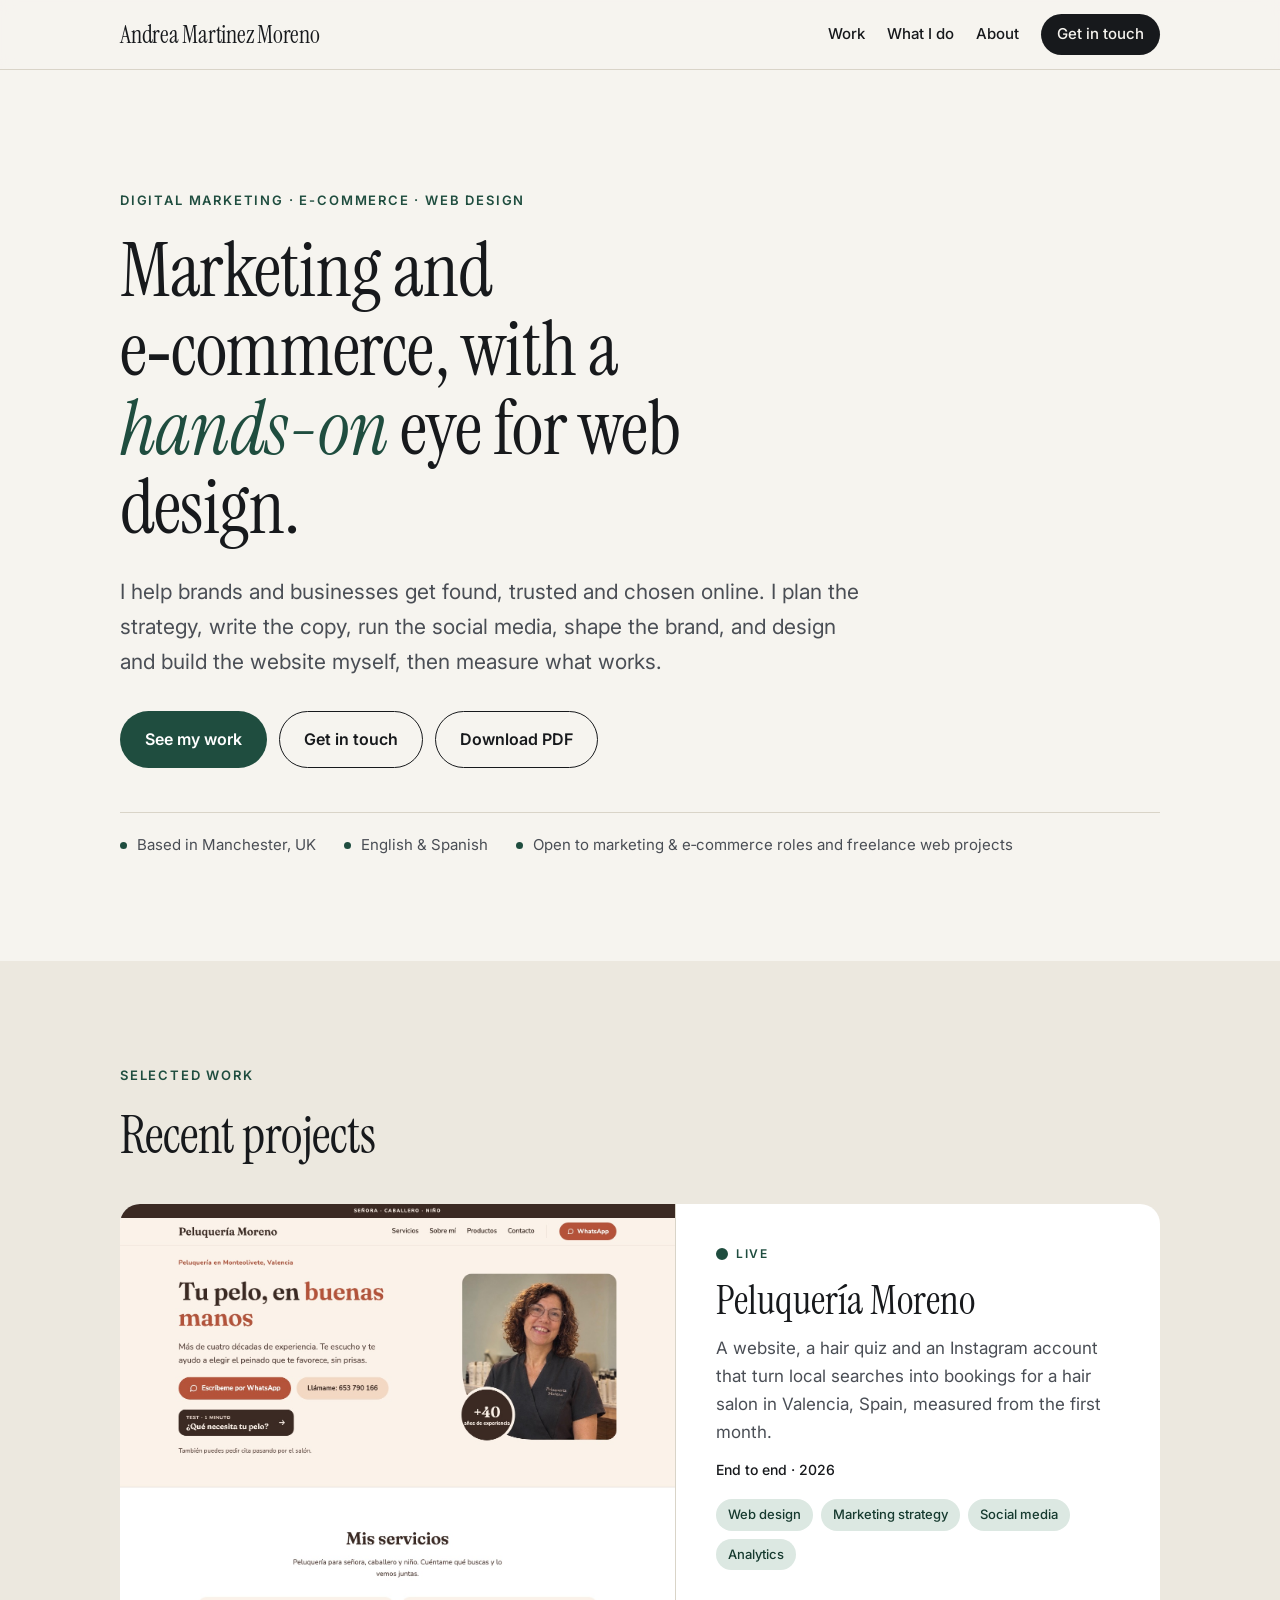
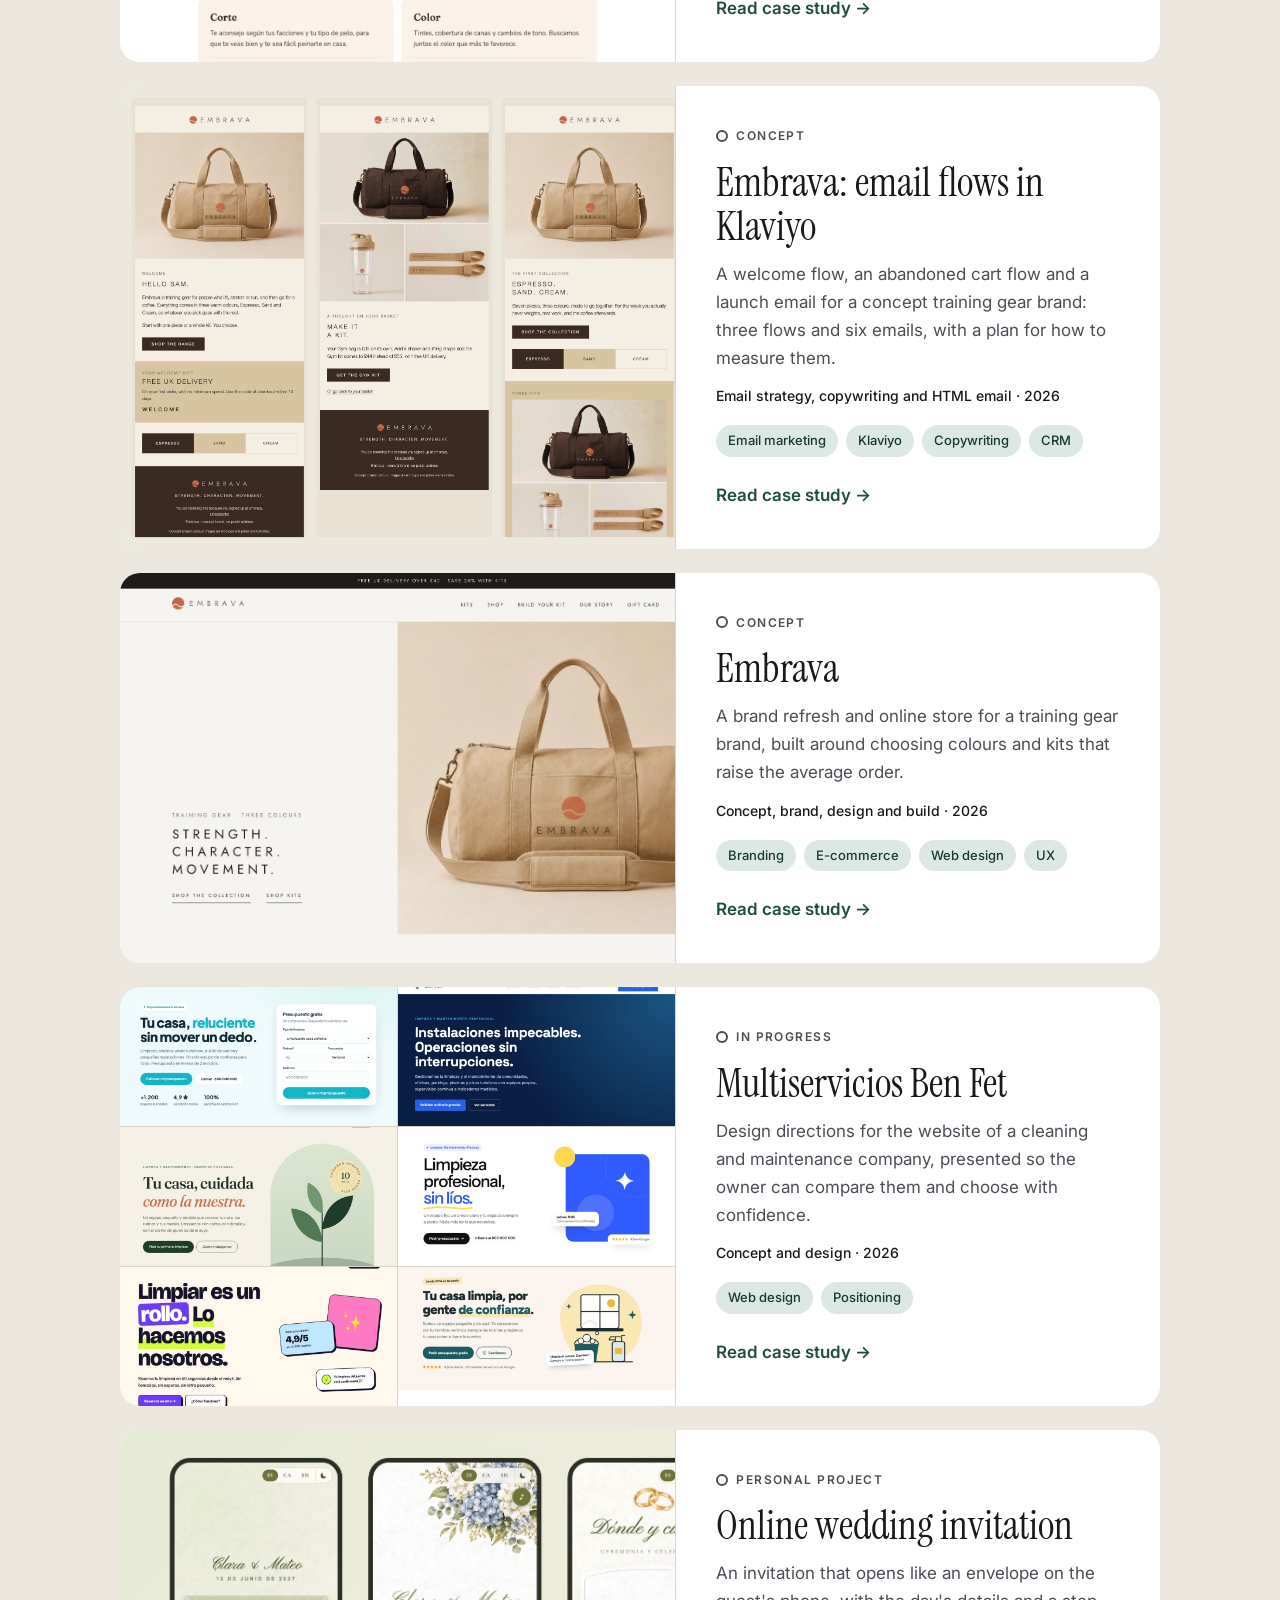
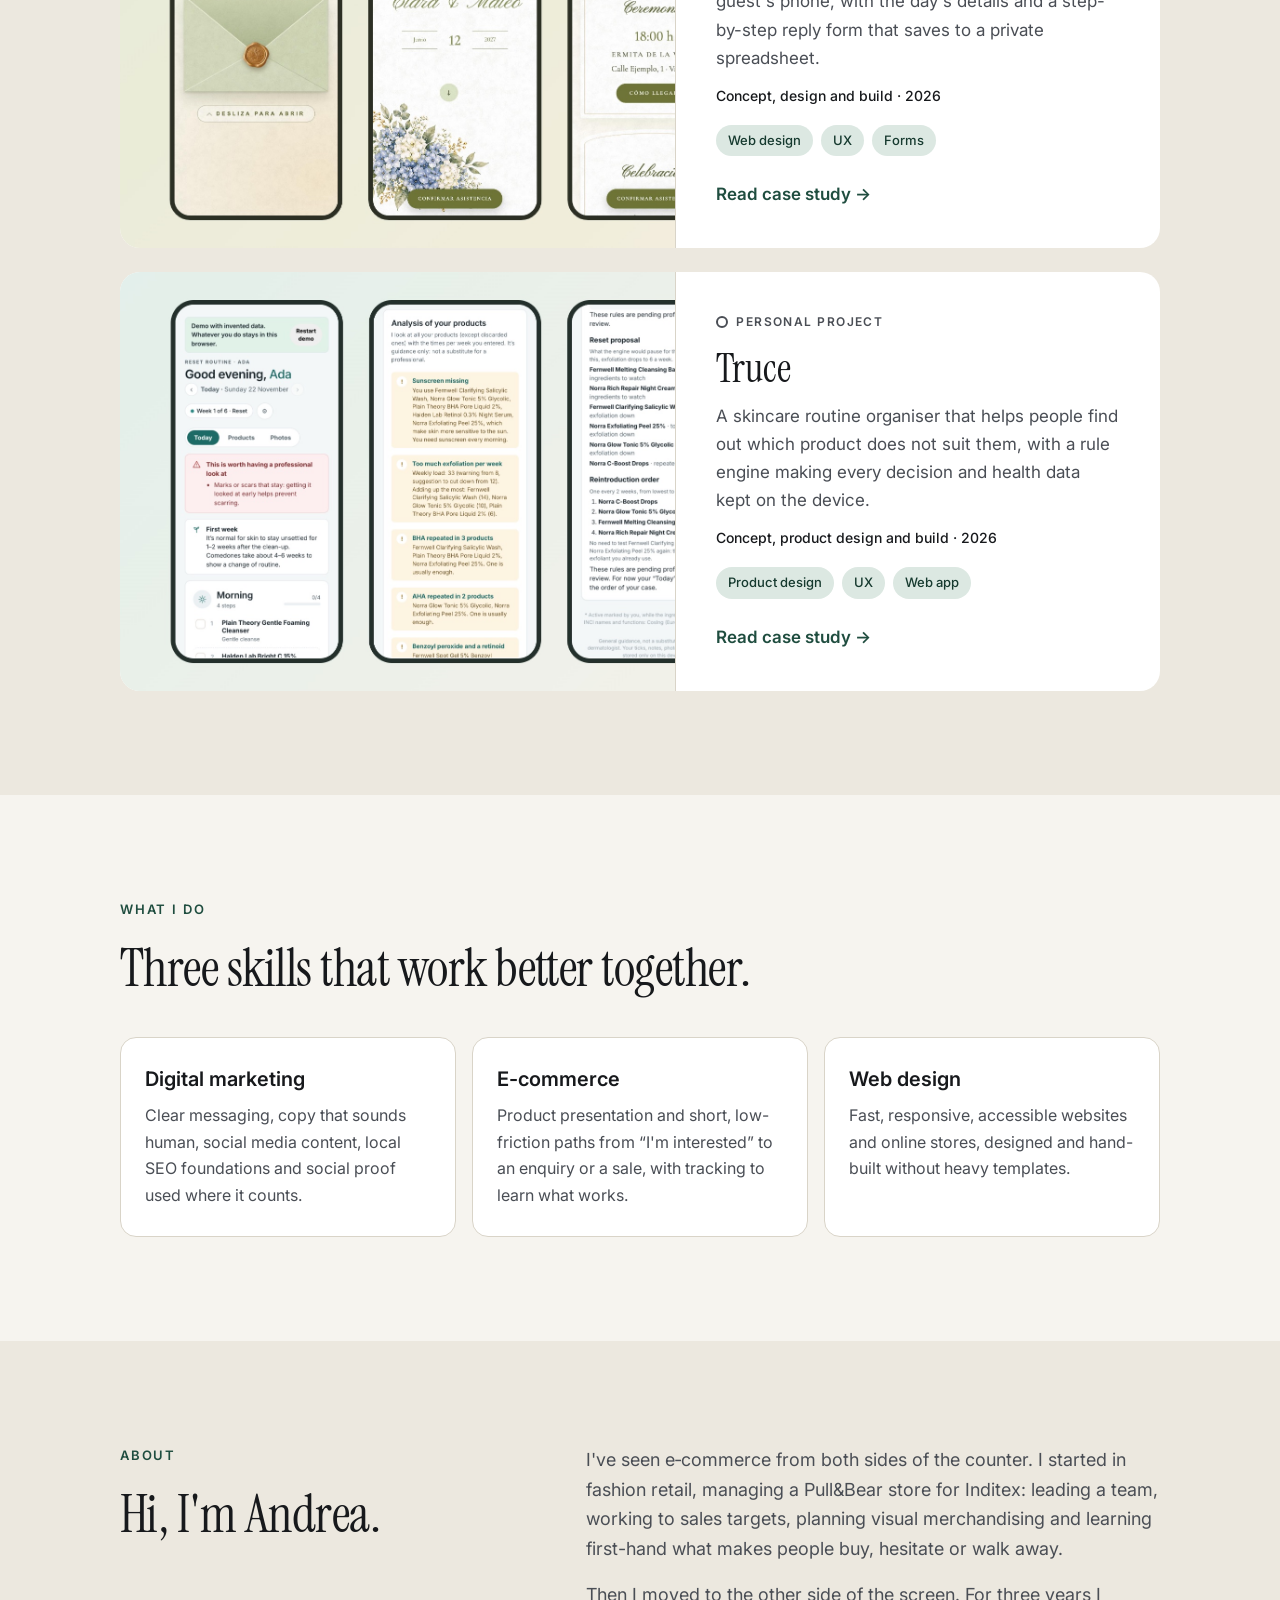
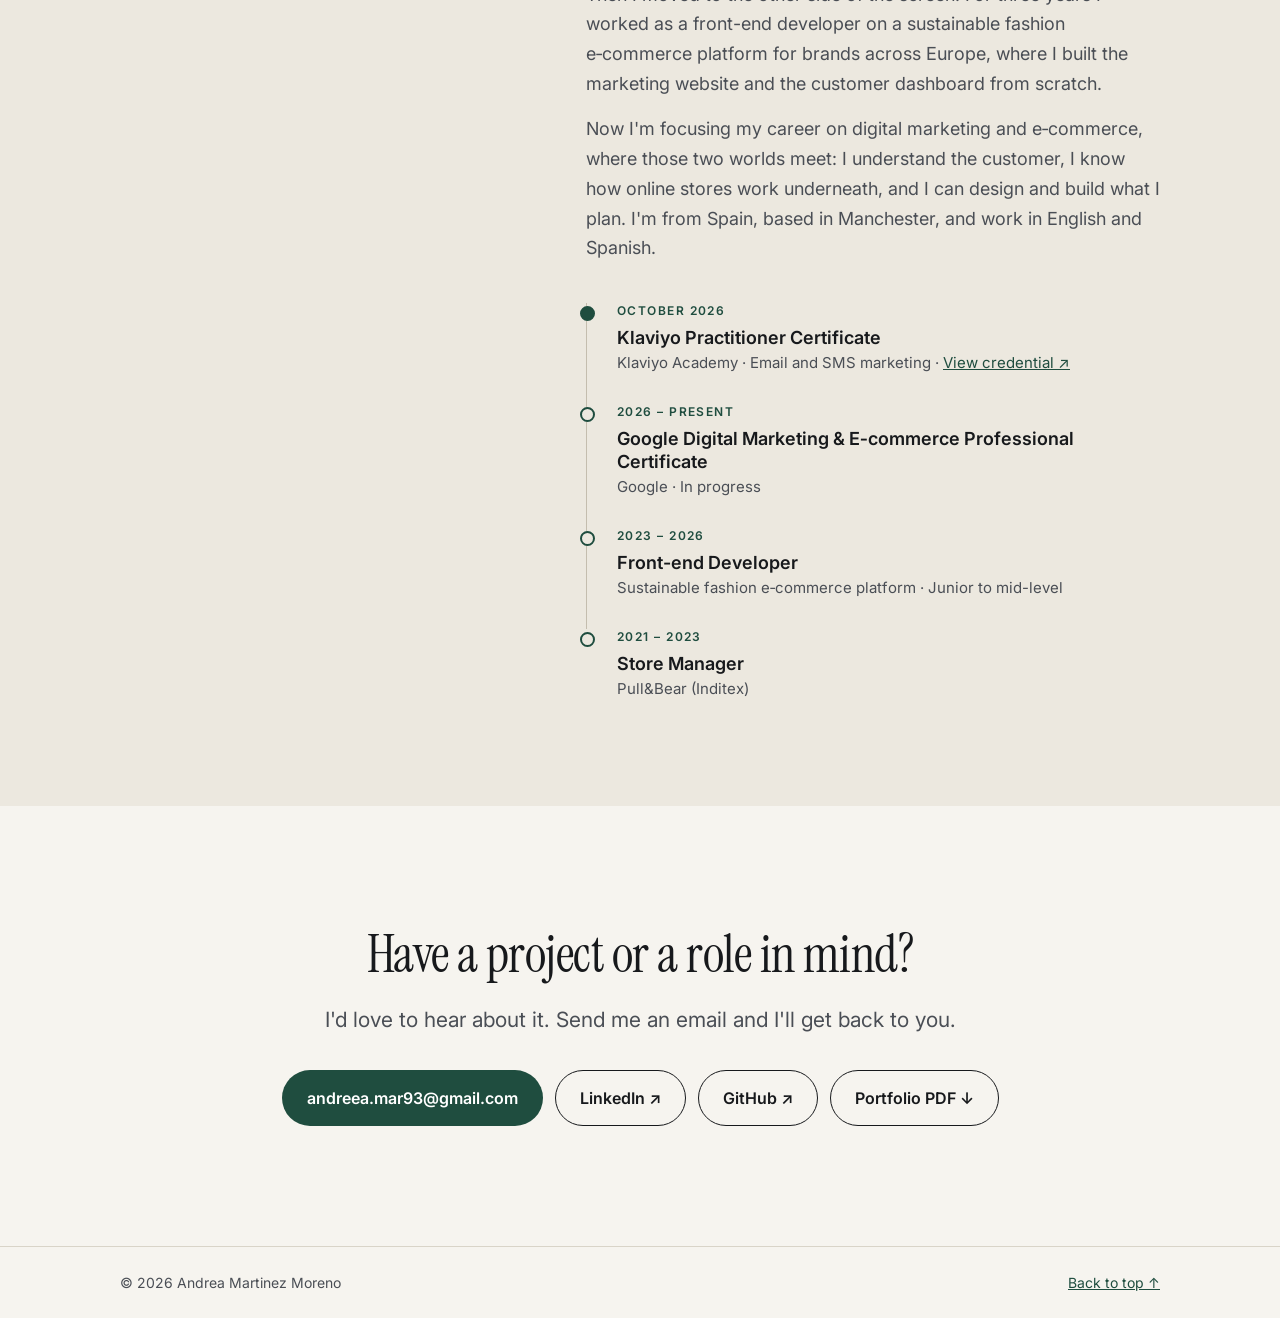
==== index.html @ 90501f2d "Añade tarjeta propia de los emails de Embrava en la portada y ajusta el texto de Klaviyo en web y PD" ====
<!doctype html>
<html lang="en-GB">
<head>
<meta charset="utf-8">
<meta name="viewport" content="width=device-width, initial-scale=1">
<title>Andrea Martinez Moreno | Digital marketing, e-commerce &amp; web design</title>
<meta name="description" content="Portfolio of Andrea Martinez Moreno. Digital marketing and e-commerce, with hands-on web design for brands and businesses. Based in Manchester, UK, working in English and Spanish.">
<meta property="og:title" content="Andrea Martinez Moreno | Digital marketing, e-commerce &amp; web design">
<meta property="og:description" content="Digital marketing and e-commerce, with hands-on web design for brands and businesses.">
<meta property="og:type" content="website">
<meta property="og:url" content="https://andrea-mmo.github.io/portfolio/">
<meta property="og:image" content="https://andrea-mmo.github.io/portfolio/images/share-card.jpg">
<meta property="og:image:width" content="1200">
<meta property="og:image:height" content="630">
<meta name="twitter:card" content="summary_large_image">
<link rel="canonical" href="https://andrea-mmo.github.io/portfolio/">
<link rel="icon" href="data:image/svg+xml,%3Csvg xmlns='http://www.w3.org/2000/svg' viewBox='0 0 64 64'%3E%3Crect width='64' height='64' rx='14' fill='%231F4D3F'/%3E%3Ctext x='32' y='45' font-family='Georgia,serif' font-size='38' fill='%23F6F4EF' text-anchor='middle'%3EA%3C/text%3E%3C/svg%3E">
<link rel="preconnect" href="https://fonts.googleapis.com">
<link rel="preconnect" href="https://fonts.gstatic.com" crossorigin>
<link href="https://fonts.googleapis.com/css2?family=Instrument+Serif:ital@0;1&family=Inter:wght@400;500;600&display=swap" rel="stylesheet">
<link rel="stylesheet" href="styles.css">
</head>
<body>

<header class="site-header">
  <div class="container topbar">
    <a class="logo" href="#top">Andrea Martinez Moreno</a>
    <nav class="nav" aria-label="Main">
      <a href="#work">Work</a>
      <a href="#services">What I do</a>
      <a href="#about">About</a>
      <a class="nav-cta" href="#contact">Get in touch</a>
    </nav>
  </div>
</header>

<main id="top">

  <section class="container hero">
    <p class="eyebrow">Digital marketing · E-commerce · Web design</p>
    <h1>Marketing and e&#8209;commerce, with a <em>hands-on</em> eye for web design.</h1>
    <p class="lead">I help brands and businesses get found, trusted and chosen online. I plan the strategy, write the copy, run the social media, shape the brand, and design and build the website myself, then measure what works.</p>
    <div class="actions">
      <a class="btn btn-primary" href="#work">See my work</a>
      <a class="btn btn-ghost" href="#contact">Get in touch</a>
      <a class="btn btn-ghost" href="deck/andrea-martinez-moreno-portfolio.pdf" download>Download PDF</a>
    </div>
    <ul class="facts">
      <li>Based in Manchester, UK</li>
      <li>English &amp; Spanish</li>
      <li>Open to marketing &amp; e&#8209;commerce roles and freelance web projects</li>
    </ul>
  </section>

  <section id="work" class="band">
    <div class="container">
      <p class="eyebrow">Selected work</p>
      <h2>Recent projects</h2>

      <ul class="projects">
        <li class="project">
          <div class="project-shot">
            <img src="images/moreno-long.jpg" alt="Home page of the Peluquería Moreno website, with WhatsApp, phone and quiz buttons" width="1440" height="2400">
          </div>
          <div class="project-body">
            <span class="status status-live">Live</span>
            <h3><a href="work/peluqueria-moreno.html">Peluquería Moreno</a></h3>
            <p>A website, a hair quiz and an Instagram account that turn local searches into bookings for a hair salon in Valencia, Spain, measured from the first month.</p>
            <p class="project-role">End to end · 2026</p>
            <ul class="tags">
              <li>Web design</li>
              <li>Marketing strategy</li>
              <li>Social media</li>
              <li>Analytics</li>
            </ul>
            <span class="project-more" aria-hidden="true">Read case study →</span>
          </div>
        </li>
        <li class="project">
          <div class="project-shot">
            <img src="images/embrava-emails.jpg" alt="Three Embrava emails side by side: welcome, abandoned cart and launch" width="1944" height="1580" loading="lazy">
          </div>
          <div class="project-body">
            <span class="status">Concept</span>
            <h3><a href="work/embrava.html#email">Embrava: email flows in Klaviyo</a></h3>
            <p>A welcome flow, an abandoned cart flow and a launch email for a concept training gear brand: three flows and six emails, with a plan for how to measure them.</p>
            <p class="project-role">Email strategy, copywriting and HTML email · 2026</p>
            <ul class="tags">
              <li>Email marketing</li>
              <li>Klaviyo</li>
              <li>Copywriting</li>
              <li>CRM</li>
            </ul>
            <span class="project-more" aria-hidden="true">Read case study →</span>
          </div>
        </li>
        <li class="project">
          <div class="project-shot">
            <img src="images/embrava-home.jpg" alt="Home page of the Embrava online store, with a sand gym bag and the headline Strength. Character. Movement." width="1440" height="900" loading="lazy">
          </div>
          <div class="project-body">
            <span class="status">Concept</span>
            <h3><a href="work/embrava.html">Embrava</a></h3>
            <p>A brand refresh and online store for a training gear brand, built around choosing colours and kits that raise the average order.</p>
            <p class="project-role">Concept, brand, design and build · 2026</p>
            <ul class="tags">
              <li>Branding</li>
              <li>E-commerce</li>
              <li>Web design</li>
              <li>UX</li>
            </ul>
            <span class="project-more" aria-hidden="true">Read case study →</span>
          </div>
        </li>
        <li class="project">
          <div class="project-shot project-mosaic" role="img" aria-label="The six design concepts for Multiservicios Ben Fet side by side, each with its own colours and layout">
            <img src="images/benfet-01-fresco.jpg" alt="" width="960" height="600" loading="lazy">
            <img src="images/benfet-02-corporativo.jpg" alt="" width="960" height="600" loading="lazy">
            <img src="images/benfet-03-calido.jpg" alt="" width="960" height="600" loading="lazy">
            <img src="images/benfet-04-minimal.jpg" alt="" width="960" height="600" loading="lazy">
            <img src="images/benfet-05-vibrante.jpg" alt="" width="960" height="600" loading="lazy">
            <img src="images/benfet-06-local.jpg" alt="" width="960" height="600" loading="lazy">
          </div>
          <div class="project-body">
            <span class="status">In progress</span>
            <h3><a href="work/ben-fet.html">Multiservicios Ben Fet</a></h3>
            <p>Design directions for the website of a cleaning and maintenance company, presented so the owner can compare them and choose with confidence.</p>
            <p class="project-role">Concept and design · 2026</p>
            <ul class="tags">
              <li>Web design</li>
              <li>Positioning</li>
            </ul>
            <span class="project-more" aria-hidden="true">Read case study →</span>
          </div>
        </li>
        <li class="project">
          <div class="project-shot">
            <img src="images/boda-card.jpg" alt="Three phone screens of a wedding invitation website: a sealed green envelope, a cover with hydrangeas and the where-and-when section" width="1440" height="900" loading="lazy">
          </div>
          <div class="project-body">
            <span class="status">Personal project</span>
            <h3><a href="work/wedding-invitation.html">Online wedding invitation</a></h3>
            <p>An invitation that opens like an envelope on the guest's phone, with the day's details and a step-by-step reply form that saves to a private spreadsheet.</p>
            <p class="project-role">Concept, design and build · 2026</p>
            <ul class="tags">
              <li>Web design</li>
              <li>UX</li>
              <li>Forms</li>
            </ul>
            <span class="project-more" aria-hidden="true">Read case study →</span>
          </div>
        </li>
        <li class="project">
          <div class="project-shot">
            <img src="images/truce-card.jpg" alt="Three phone screens of the Truce app: today's routine with a safety alert, the product analysis and the reset proposal" width="1440" height="900" loading="lazy">
          </div>
          <div class="project-body">
            <span class="status">Personal project</span>
            <h3><a href="work/truce.html">Truce</a></h3>
            <p>A skincare routine organiser that helps people find out which product does not suit them, with a rule engine making every decision and health data kept on the device.</p>
            <p class="project-role">Concept, product design and build · 2026</p>
            <ul class="tags">
              <li>Product design</li>
              <li>UX</li>
              <li>Web app</li>
            </ul>
            <span class="project-more" aria-hidden="true">Read case study →</span>
          </div>
        </li>
      </ul>
    </div>
  </section>

  <section id="services" class="container services">
    <p class="eyebrow">What I do</p>
    <h2>Three skills that work better together.</h2>
    <div class="cards">
      <article class="card">
        <h3>Digital marketing</h3>
        <p>Clear messaging, copy that sounds human, social media content, local SEO foundations and social proof used where it counts.</p>
      </article>
      <article class="card">
        <h3>E-commerce</h3>
        <p>Product presentation and short, low-friction paths from “I'm interested” to an enquiry or a sale, with tracking to learn what works.</p>
      </article>
      <article class="card">
        <h3>Web design</h3>
        <p>Fast, responsive, accessible websites and online stores, designed and hand-built without heavy templates.</p>
      </article>
    </div>
  </section>

  <section id="about" class="band">
    <div class="container about">
      <div>
        <p class="eyebrow">About</p>
        <h2>Hi, I'm Andrea.</h2>
      </div>
      <div class="about-text">
        <p>I've seen e&#8209;commerce from both sides of the counter. I started in fashion retail, managing a Pull&amp;Bear store for Inditex: leading a team, working to sales targets, planning visual merchandising and learning first-hand what makes people buy, hesitate or walk away.</p>
        <p>Then I moved to the other side of the screen. For three years I worked as a front-end developer on a sustainable fashion e&#8209;commerce platform for brands across Europe, where I built the marketing website and the customer dashboard from scratch.</p>
        <p>Now I'm focusing my career on digital marketing and e&#8209;commerce, where those two worlds meet: I understand the customer, I know how online stores work underneath, and I can design and build what I plan. I'm from Spain, based in Manchester, and work in English and Spanish.</p>
        <ol class="timeline">
          <li>
            <span class="timeline-when">October 2026</span>
            <h3>Klaviyo Practitioner Certificate</h3>
            <p>Klaviyo Academy · Email and SMS marketing · <a href="https://credential.klaviyo.com/7ac296e0-e849-41e1-b625-823469362c13" target="_blank" rel="noopener">View credential ↗</a></p>
          </li>
          <li>
            <span class="timeline-when">2026 – present</span>
            <h3>Google Digital Marketing &amp; E&#8209;commerce Professional Certificate</h3>
            <p>Google · In progress</p>
          </li>
          <li>
            <span class="timeline-when">2023 – 2026</span>
            <h3>Front-end Developer</h3>
            <p>Sustainable fashion e&#8209;commerce platform · Junior to mid-level</p>
          </li>
          <li>
            <span class="timeline-when">2021 – 2023</span>
            <h3>Store Manager</h3>
            <p>Pull&amp;Bear (Inditex)</p>
          </li>
        </ol>
      </div>
    </div>
  </section>

  <section id="contact" class="container contact">
    <h2>Have a project or a role in mind?</h2>
    <p class="lead">I'd love to hear about it. Send me an email and I'll get back to you.</p>
    <div class="actions">
      <a class="btn btn-primary" href="mailto:andreea.mar93@gmail.com">andreea.mar93@gmail.com</a>
      <a class="btn btn-ghost" href="https://www.linkedin.com/in/andrea-martinez-moreno-150273443/" target="_blank" rel="noopener">LinkedIn ↗</a>
      <a class="btn btn-ghost" href="https://github.com/andrea-mmo" target="_blank" rel="noopener">GitHub ↗</a>
      <a class="btn btn-ghost" href="deck/andrea-martinez-moreno-portfolio.pdf" download>Portfolio PDF ↓</a>
    </div>
  </section>

</main>

<footer class="site-footer">
  <div class="container footer-inner">
    <span>© 2026 Andrea Martinez Moreno</span>
    <a href="#top">Back to top ↑</a>
  </div>
</footer>

</body>
</html>
---- styles.css ----
:root {
  --bg: #F6F4EF;
  --surface: #FFFFFF;
  --band: #ECE8DF;
  --ink: #17191C;
  --ink-soft: #4A4E55;
  --line: #D9D4C8;
  --accent: #1F4D3F;
  --accent-dark: #163A2F;
  --accent-soft: #DCE8E2;
}

* {
  box-sizing: border-box;
}

html {
  scroll-behavior: smooth;
  scroll-padding-top: 80px;
}

body {
  margin: 0;
  font-family: "Inter", system-ui, sans-serif;
  font-size: 17px;
  line-height: 1.65;
  color: var(--ink);
  background: var(--bg);
  -webkit-font-smoothing: antialiased;
}

h1, h2, h3, h4, p, ul, ol, dl, dd, figure {
  margin: 0;
}

ul, ol {
  padding: 0;
  list-style: none;
}

h1, h2, .logo {
  font-family: "Instrument Serif", Georgia, serif;
  font-weight: 400;
  letter-spacing: -0.01em;
}

h1 {
  font-size: clamp(40px, 7vw, 76px);
  line-height: 1.04;
  max-width: 18ch;
}

h1 em {
  color: var(--accent);
}

h2 {
  font-size: clamp(32px, 4.6vw, 52px);
  line-height: 1.1;
}

h3 {
  font-size: 20px;
  font-weight: 600;
  line-height: 1.3;
}

h4 {
  font-size: 17px;
  font-weight: 600;
}

a {
  color: var(--accent);
}

a:hover {
  color: var(--accent-dark);
}

a:focus-visible, .browser-view:focus-visible {
  outline: 3px solid var(--accent);
  outline-offset: 3px;
}

img {
  display: block;
  max-width: 100%;
  height: auto;
}

.container {
  max-width: 1120px;
  margin: 0 auto;
  padding-left: 24px;
  padding-right: 24px;
}

.eyebrow {
  font-size: 13px;
  font-weight: 600;
  letter-spacing: 0.14em;
  text-transform: uppercase;
  color: var(--accent);
  margin-bottom: 20px;
}

.lead {
  font-size: clamp(18px, 2vw, 21px);
  color: var(--ink-soft);
  max-width: 58ch;
}

/* Header */
.site-header {
  position: sticky;
  top: 0;
  z-index: 10;
  background: rgba(246, 244, 239, 0.92);
  backdrop-filter: blur(8px);
  border-bottom: 1px solid var(--line);
}

.topbar {
  display: flex;
  flex-wrap: wrap;
  align-items: center;
  justify-content: space-between;
  gap: 8px 24px;
  padding-top: 14px;
  padding-bottom: 14px;
}

.logo {
  font-size: 24px;
  color: var(--ink);
  text-decoration: none;
}

.nav {
  display: flex;
  flex-wrap: wrap;
  align-items: center;
  gap: 4px 22px;
  font-size: 15px;
  font-weight: 500;
}

.nav a {
  color: var(--ink);
  text-decoration: none;
  padding: 6px 0;
}

.nav a:hover {
  color: var(--accent);
}

.nav .nav-cta {
  padding: 8px 16px;
  border-radius: 999px;
  background: var(--ink);
  color: var(--bg);
}

.nav .nav-cta:hover {
  background: var(--accent);
  color: var(--bg);
}

/* Buttons */
.btn {
  display: inline-flex;
  align-items: center;
  padding: 14px 24px;
  border-radius: 999px;
  border: 1.5px solid transparent;
  font-weight: 600;
  font-size: 16px;
  text-decoration: none;
  transition: background 0.15s, color 0.15s, border-color 0.15s;
}

.btn-primary {
  background: var(--accent);
  color: #FFFFFF;
}

.btn-primary:hover {
  background: var(--accent-dark);
  color: #FFFFFF;
}

.btn-ghost {
  border-color: var(--ink);
  color: var(--ink);
}

.btn-ghost:hover {
  background: var(--ink);
  color: var(--bg);
}

.actions {
  display: flex;
  flex-wrap: wrap;
  gap: 12px;
  margin-top: 32px;
}

/* Hero */
.hero {
  padding-top: clamp(56px, 10vw, 120px);
  padding-bottom: clamp(56px, 9vw, 104px);
}

.hero .lead {
  margin-top: 28px;
}

.facts {
  display: flex;
  flex-wrap: wrap;
  gap: 8px 28px;
  margin-top: 44px;
  padding-top: 20px;
  border-top: 1px solid var(--line);
  font-size: 15px;
  color: var(--ink-soft);
}

.facts li::before {
  content: "";
  display: inline-block;
  width: 7px;
  height: 7px;
  margin-right: 10px;
  border-radius: 50%;
  background: var(--accent);
  vertical-align: middle;
}

/* Sections */
.band {
  background: var(--band);
  padding: clamp(56px, 9vw, 104px) 0;
}

.case-head {
  display: grid;
  gap: 16px;
}

.case-sub {
  font-size: clamp(18px, 2vw, 21px);
  color: var(--ink-soft);
  max-width: 52ch;
}

/* Project facts: a big serif answer with a small note under it */
.meta {
  display: grid;
  grid-template-columns: repeat(2, 1fr);
  gap: 28px 24px;
  margin-top: 36px;
  padding: 28px 0;
  border-top: 1px solid var(--line);
  border-bottom: 1px solid var(--line);
}

.meta dt {
  font-size: 12px;
  font-weight: 600;
  letter-spacing: 0.12em;
  text-transform: uppercase;
  color: var(--accent);
  margin-bottom: 6px;
}

.meta dd {
  font-family: "Instrument Serif", Georgia, serif;
  font-size: 28px;
  line-height: 1.15;
}

.meta dd span {
  display: block;
  margin-top: 6px;
  font-family: "Inter", system-ui, sans-serif;
  font-size: 14px;
  line-height: 1.45;
  color: var(--ink-soft);
}

/* Screenshots */
.showcase {
  display: grid;
  gap: 32px;
  margin-top: 40px;
  align-items: end;
}

figcaption {
  margin-top: 12px;
  font-size: 14px;
  color: var(--ink-soft);
}

.browser-bar {
  display: flex;
  align-items: center;
  gap: 7px;
  padding: 11px 14px;
  background: #2A2D31;
  border-radius: 12px 12px 0 0;
}

.browser-bar span {
  width: 10px;
  height: 10px;
  border-radius: 50%;
  background: #5B6068;
}

.browser-url {
  flex: 1;
  min-width: 0;
  margin-left: 10px;
  padding: 4px 12px;
  border-radius: 6px;
  background: #3A3E44;
  color: #C9CDD3;
  font-size: 12px;
  white-space: nowrap;
  overflow: hidden;
  text-overflow: ellipsis;
}

.browser-view {
  aspect-ratio: 16 / 10.5;
  overflow-y: auto;
  background: var(--surface);
  border: 1px solid #2A2D31;
  border-top: 0;
  border-radius: 0 0 12px 12px;
  box-shadow: 0 24px 48px -24px rgba(23, 25, 28, 0.35);
}

.browser-view img {
  width: 100%;
}

.phone {
  justify-self: center;
  width: min(250px, 70%);
  text-align: center;
}

.phone-view {
  padding: 8px;
  background: #2A2D31;
  border-radius: 34px;
  box-shadow: 0 24px 48px -24px rgba(23, 25, 28, 0.45);
}

.phone-view img {
  border-radius: 27px;
}

.case-links {
  display: flex;
  flex-wrap: wrap;
  gap: 12px;
  margin-top: 36px;
}

/* Case study text */
.story {
  display: grid;
  gap: 36px;
  margin-top: 64px;
}

.story h3, .decisions-title {
  font-family: "Instrument Serif", Georgia, serif;
  font-weight: 400;
  font-size: 30px;
  margin-bottom: 14px;
}

.story p {
  color: var(--ink-soft);
}

.story p + p {
  margin-top: 14px;
}

.decisions-title {
  margin-top: 64px;
  margin-bottom: 24px;
}

.decisions {
  display: grid;
  gap: 16px;
  counter-reset: decision;
}

.decisions li {
  counter-increment: decision;
  padding: 26px 24px;
  background: var(--surface);
  border-radius: 16px;
}

.decisions li::before {
  content: counter(decision, decimal-leading-zero);
  display: block;
  margin-bottom: 10px;
  font-family: "Instrument Serif", Georgia, serif;
  font-size: 26px;
  line-height: 1;
  color: var(--accent);
}

.decisions p {
  margin-top: 8px;
  font-size: 16px;
  color: var(--ink-soft);
}

/* Quiz spotlight */
.quiz-feature, .beyond {
  margin-top: 72px;
  padding-top: 56px;
  border-top: 1px solid var(--line);
}

.quiz-intro p:last-child {
  max-width: 62ch;
  color: var(--ink-soft);
}

.quiz-intro + .quiz-intro {
  margin-top: 48px;
}

.quiz-intro .decisions-title {
  margin-top: 0;
  margin-bottom: 14px;
  max-width: 34ch;
  line-height: 1.15;
}

/* Swipeable row on phones, three across from tablet up */
.phones {
  display: flex;
  gap: 20px;
  margin: 36px -24px 0;
  padding: 0 24px 28px;
  overflow-x: auto;
  scroll-snap-type: x mandatory;
}

.phones li {
  flex: 0 0 210px;
  scroll-snap-align: center;
  text-align: center;
}

.phones span {
  display: block;
  margin-top: 14px;
  font-size: 14px;
  font-weight: 500;
  color: var(--ink-soft);
}

.quiz-points {
  display: grid;
  gap: 24px 40px;
  margin-top: 24px;
}

.beyond .quiz-points {
  margin-top: 32px;
}

.quiz-points li {
  padding-left: 18px;
  border-left: 2px solid var(--accent);
}

.quiz-points p {
  margin-top: 6px;
  font-size: 16px;
  color: var(--ink-soft);
}

.tools {
  display: flex;
  flex-wrap: wrap;
  align-items: center;
  gap: 12px 20px;
  margin-top: 48px;
}

.tools-label {
  font-size: 12px;
  font-weight: 600;
  letter-spacing: 0.12em;
  text-transform: uppercase;
  color: var(--ink-soft);
}

.tools ul {
  display: flex;
  flex-wrap: wrap;
  gap: 8px;
}

.tools li {
  padding: 6px 14px;
  border-radius: 999px;
  background: var(--accent-soft);
  color: var(--accent-dark);
  font-size: 14px;
  font-weight: 500;
}

/* A follow-up list that continues the story above it, with no divider */
.beyond-plain {
  margin-top: 56px;
  padding-top: 0;
  border-top: 0;
}

/* Home: one row per project, linking to its case study page */
.projects {
  display: grid;
  gap: 24px;
  margin-top: 40px;
}

.project {
  position: relative;
  display: grid;
  background: var(--surface);
  border-radius: 20px;
  overflow: hidden;
  transition: transform 0.2s, box-shadow 0.2s;
}

.project:hover {
  transform: translateY(-4px);
  box-shadow: 0 24px 48px -32px rgba(23, 25, 28, 0.35);
}

.project-shot {
  position: relative;
  aspect-ratio: 16 / 10;
  overflow: hidden;
  border-bottom: 1px solid var(--line);
}

.project-shot img {
  position: absolute;
  inset: 0;
  width: 100%;
  height: 100%;
  object-fit: cover;
  object-position: top left;
}

/* Several screenshots in one cover: two across, edge to edge, split by thin lines */
.project-mosaic {
  display: grid;
  grid-template-columns: repeat(2, 1fr);
  gap: 1px;
  aspect-ratio: auto;
  background: var(--line);
}

.project-mosaic img {
  position: static;
  height: auto;
  object-position: left center;
}

.project-body {
  display: flex;
  flex-direction: column;
  align-items: flex-start;
  padding: 28px 24px 32px;
}

.project h3 {
  margin-top: 14px;
  font-family: "Instrument Serif", Georgia, serif;
  font-weight: 400;
  font-size: clamp(30px, 3.4vw, 40px);
  line-height: 1.1;
}

.project h3 a {
  color: var(--ink);
  text-decoration: none;
}

/* The title link covers the whole card */
.project h3 a::after {
  content: "";
  position: absolute;
  inset: 0;
  border-radius: 20px;
}

.project h3 a:focus-visible {
  outline: 0;
}

.project h3 a:focus-visible::after {
  outline: 3px solid var(--accent);
  outline-offset: 3px;
}

.project p {
  margin-top: 12px;
  color: var(--ink-soft);
}

.project .project-role {
  font-size: 14px;
  font-weight: 500;
  color: var(--ink);
}

.status {
  display: inline-flex;
  align-items: center;
  gap: 8px;
  font-size: 12px;
  font-weight: 600;
  letter-spacing: 0.12em;
  text-transform: uppercase;
  color: var(--ink-soft);
}

.status::before {
  content: "";
  width: 8px;
  height: 8px;
  border-radius: 50%;
  border: 2px solid var(--ink-soft);
}

.status-live {
  color: var(--accent);
}

.status-live::before {
  border-color: var(--accent);
  background: var(--accent);
}

.tags {
  display: flex;
  flex-wrap: wrap;
  gap: 8px;
  margin-top: 18px;
}

.tags li {
  padding: 5px 12px;
  border-radius: 999px;
  background: var(--accent-soft);
  color: var(--accent-dark);
  font-size: 13px;
  font-weight: 500;
}

.project-more {
  margin-top: 24px;
  font-weight: 600;
  color: var(--accent);
}

.project:hover .project-more {
  text-decoration: underline;
}

/* Case study pages */
.case-page {
  padding-top: clamp(32px, 5vw, 56px);
  padding-bottom: clamp(64px, 9vw, 104px);
}

.back-link {
  display: inline-block;
  margin-bottom: clamp(32px, 5vw, 56px);
  font-size: 15px;
  font-weight: 500;
  text-decoration: none;
}

.back-link:hover {
  text-decoration: underline;
}

/* Section index: a swipeable row on phones, pinned under the header from tablet up */
.case-toc {
  display: flex;
  gap: 8px;
  margin: 0 -24px;
  padding: 16px 24px;
  overflow-x: auto;
  font-size: 14px;
  font-weight: 500;
  white-space: nowrap;
  scrollbar-width: none;
}

.case-toc a {
  padding: 7px 14px;
  border: 1px solid var(--line);
  border-radius: 999px;
  color: var(--ink);
  text-decoration: none;
}

.case-toc a:hover {
  border-color: var(--accent);
  color: var(--accent);
}

.case-page .decisions li {
  border: 1px solid var(--line);
}

.nav a[aria-current] {
  color: var(--accent);
}

.next-project {
  display: grid;
  gap: 12px;
  text-decoration: none;
}

.next-name {
  font-family: "Instrument Serif", Georgia, serif;
  font-size: clamp(32px, 4.6vw, 52px);
  line-height: 1.1;
  color: var(--ink);
}

.next-project:hover .next-name {
  color: var(--accent);
}

.next-sub {
  max-width: 52ch;
  font-size: clamp(18px, 2vw, 21px);
  color: var(--ink-soft);
}

/* Design concepts: one card per proposal, linking to the live page */
.concepts {
  display: grid;
  gap: 32px 24px;
  margin-top: 40px;
}

.concepts a {
  display: block;
  color: var(--ink);
  text-decoration: none;
}

.concepts img {
  width: 100%;
  border: 1px solid var(--line);
  border-radius: 12px;
  box-shadow: 0 24px 48px -32px rgba(23, 25, 28, 0.35);
  transition: transform 0.2s;
}

.concepts a:hover img {
  transform: translateY(-4px);
}

.concept-n {
  display: block;
  margin-top: 16px;
  font-size: 12px;
  font-weight: 600;
  letter-spacing: 0.12em;
  text-transform: uppercase;
  color: var(--accent);
}

.concepts h4 {
  margin-top: 2px;
  font-family: "Instrument Serif", Georgia, serif;
  font-weight: 400;
  font-size: 26px;
  line-height: 1.2;
}

.concepts p {
  margin-top: 6px;
  font-size: 16px;
  color: var(--ink-soft);
}

/* What I do */
.services {
  padding-top: clamp(56px, 9vw, 104px);
  padding-bottom: clamp(56px, 9vw, 104px);
}

.cards {
  display: grid;
  gap: 16px;
  margin-top: 40px;
}

.card {
  padding: 28px 24px;
  background: var(--surface);
  border: 1px solid var(--line);
  border-radius: 16px;
}

.card p {
  margin-top: 10px;
  color: var(--ink-soft);
  font-size: 16px;
}

/* About */
.about {
  display: grid;
  gap: 24px;
}

.about-photo {
  width: min(240px, 60%);
  margin-top: 28px;
  border-radius: 16px;
}

.about-text p {
  font-size: 18px;
  color: var(--ink-soft);
  max-width: 60ch;
}

.about-text p + p {
  margin-top: 16px;
}

/* Career path: a vertical line with a dot per step, newest first */
.timeline {
  margin-top: 40px;
  max-width: 60ch;
}

.timeline li {
  position: relative;
  padding: 0 0 28px 30px;
  border-left: 1.5px solid #C4BDAE;
}

.timeline li:last-child {
  padding-bottom: 0;
  border-left-color: transparent;
}

.timeline li::before {
  content: "";
  position: absolute;
  left: -6.5px;
  top: 3px;
  width: 11px;
  height: 11px;
  border-radius: 50%;
  background: var(--band);
  border: 2px solid var(--accent);
}

.timeline li:first-child::before {
  background: var(--accent);
}

.timeline-when {
  display: block;
  font-size: 12px;
  font-weight: 600;
  letter-spacing: 0.12em;
  text-transform: uppercase;
  color: var(--accent);
  line-height: 1.4;
}

.timeline h3 {
  margin-top: 6px;
  font-size: 18px;
}

.timeline p {
  margin-top: 2px;
  font-size: 15px;
  color: var(--ink-soft);
}

/* Contact */
.contact {
  padding-top: clamp(64px, 10vw, 120px);
  padding-bottom: clamp(64px, 10vw, 120px);
  text-align: center;
}

.contact .lead {
  margin: 20px auto 0;
}

.contact .actions {
  justify-content: center;
}

.site-footer {
  border-top: 1px solid var(--line);
  font-size: 14px;
  color: var(--ink-soft);
}

.footer-inner {
  display: flex;
  flex-wrap: wrap;
  justify-content: space-between;
  gap: 8px 24px;
  padding-top: 24px;
  padding-bottom: 24px;
}

/* Phones: name and contact button on one row, links on the next,
   and every group of buttons stacked at the same width */
@media (max-width: 759px) {
  html {
    scroll-padding-top: 116px;
  }

  .topbar {
    display: grid;
    grid-template-columns: repeat(3, 1fr);
    gap: 10px 0;
    padding-top: 12px;
    padding-bottom: 8px;
  }

  .logo {
    grid-column: 1 / 3;
    font-size: 22px;
    white-space: nowrap;
  }

  .nav {
    display: contents;
  }

  .nav .nav-cta {
    grid-column: 3;
    grid-row: 1;
    justify-self: end;
    padding: 7px 14px;
    font-size: 14px;
    white-space: nowrap;
  }

  .nav a:not(.nav-cta) {
    padding: 8px 0 4px;
    border-top: 1px solid var(--line);
    font-size: 14px;
    text-align: center;
  }

  .actions, .case-links {
    display: grid;
    gap: 10px;
  }

  .contact .actions {
    justify-content: stretch;
  }

  .btn {
    justify-content: center;
    padding: 14px 20px;
    text-align: center;
  }

  .facts {
    display: grid;
    gap: 10px;
  }
}

/* Very narrow phones: the contact button no longer fits beside the name */
@media (max-width: 359px) {
  .logo {
    grid-column: 1 / -1;
  }

  .nav .nav-cta {
    display: none;
  }
}

@media (min-width: 760px) {
  .container {
    padding-left: 40px;
    padding-right: 40px;
  }

  .meta {
    grid-template-columns: repeat(4, 1fr);
    gap: 0;
  }

  .meta div {
    padding: 0 24px;
    border-left: 1px solid var(--line);
  }

  .meta div:first-child {
    padding-left: 0;
    border-left: 0;
  }

  .showcase {
    grid-template-columns: minmax(0, 1fr) 230px;
    gap: 40px;
  }

  .phone {
    width: 100%;
  }

  .story {
    grid-template-columns: 1fr 1fr;
    gap: 56px;
  }

  .decisions {
    grid-template-columns: repeat(2, 1fr);
  }

  .phones {
    justify-content: center;
    gap: 36px;
    margin-left: 0;
    margin-right: 0;
    padding-left: 0;
    padding-right: 0;
    overflow: visible;
  }

  .phones li {
    flex-basis: 220px;
  }

  .quiz-points {
    grid-template-columns: repeat(2, 1fr);
  }

  .concepts {
    grid-template-columns: repeat(2, 1fr);
  }

  .case-toc {
    position: sticky;
    top: 70px;
    z-index: 5;
    margin: 0;
    padding: 12px 0;
    background: var(--bg);
    border-bottom: 1px solid var(--line);
  }

  /* Anchors stop below both the header and the pinned index */
  .case-page [id] {
    scroll-margin-top: 72px;
  }

  .project {
    grid-template-columns: 1.15fr 1fr;
  }

  .project-shot {
    aspect-ratio: auto;
    min-height: 340px;
    border-bottom: 0;
    border-right: 1px solid var(--line);
  }

  .project-body {
    justify-content: center;
    padding: 40px;
  }

  /* Rows share the card's height; the images fill them without stretching it */
  .project-mosaic {
    grid-template-rows: repeat(3, minmax(0, 1fr));
  }

  .project-mosaic img {
    height: 0;
    min-height: 100%;
  }

  .cards {
    grid-template-columns: repeat(3, 1fr);
  }

  .about {
    grid-template-columns: 1fr 1.4fr;
    gap: 56px;
    align-items: start;
  }
}

@media (min-width: 1040px) {
  .decisions {
    grid-template-columns: repeat(3, 1fr);
  }

  .concepts {
    grid-template-columns: repeat(3, 1fr);
  }
}

@media (prefers-reduced-motion: reduce) {
  html {
    scroll-behavior: auto;
  }

  .concepts img, .project {
    transition: none;
  }
}

/* Embrava brand board */
.brand-board { margin: 32px 0 8px; }
.brand-board img { width: 100%; height: auto; border-radius: 16px; }

/* Peluquería Moreno: Instagram grid and stories */
.ig-grid {
  display: grid;
  grid-template-columns: repeat(3, 1fr);
  gap: 4px;
  max-width: 560px;
  margin-top: 28px;
}

.ig-grid img {
  width: 100%;
  height: auto;
}

.ig-stories {
  display: flex;
  gap: 14px;
  margin: 28px -24px 0;
  padding: 0 24px 20px;
  overflow-x: auto;
  scroll-snap-type: x mandatory;
}

.ig-stories li {
  flex: 0 0 150px;
  scroll-snap-align: start;
  text-align: center;
}

.ig-stories img {
  width: 100%;
  height: auto;
  border-radius: 12px;
  border: 1px solid var(--line);
}

.ig-stories span {
  display: block;
  margin-top: 10px;
  font-size: 14px;
  font-weight: 500;
  color: var(--ink-soft);
}

/* Peluquería Moreno: first-month data */
.data-charts {
  display: grid;
  gap: 16px;
  margin-top: 28px;
}

.data-chart {
  padding: 24px;
  background: var(--surface);
  border-radius: 16px;
}

.data-chart figcaption {
  margin-bottom: 14px;
  font-size: 12px;
  font-weight: 600;
  letter-spacing: 0.12em;
  text-transform: uppercase;
  color: var(--ink-soft);
}

.data-chart dl > div {
  display: grid;
  grid-template-columns: 7.5em 1fr;
  align-items: center;
  gap: 10px;
  margin-top: 10px;
  font-size: 14px;
}

/* Bar widths are a share of the track, the number sits in its own column */
.data-chart dd {
  display: grid;
  grid-template-columns: 1fr 3em;
  align-items: center;
  gap: 10px;
  margin: 0;
  text-align: right;
  font-variant-numeric: tabular-nums;
}

.data-chart dd span {
  display: block;
  height: 14px;
  border-radius: 3px;
  background: var(--accent);
}

.data-chart dd span.hi {
  background: #E2A955;
}

/* Later intros inside the same section need room above them */
.beyond .quiz-intro:not(:first-child) {
  margin-top: 56px;
}

@media (min-width: 760px) {
  /* All stories visible at once instead of a swipeable row */
  .ig-stories {
    display: grid;
    grid-template-columns: repeat(4, 1fr);
    max-width: 640px;
    margin-left: 0;
    margin-right: 0;
    padding-left: 0;
    padding-right: 0;
    overflow: visible;
  }

  .data-charts {
    grid-template-columns: repeat(2, 1fr);
  }

  .data-chart dl > div {
    grid-template-columns: 9.5em 1fr;
    gap: 12px;
    font-size: 15px;
  }
}

@media (min-width: 1040px) {
  .ig-stories {
    grid-template-columns: repeat(8, 1fr);
    max-width: none;
  }
}

/* Short note under a case study's facts (e.g. about anonymised demo data) */
.case-note {
  max-width: 62ch;
  margin: 8px 0 0;
  font-size: 15px;
  line-height: 1.6;
  color: var(--ink-soft);
}

/* A longer set of phone screens wraps onto a second row from tablet up */
@media (min-width: 760px) {
  .phones-wrap {
    flex-wrap: wrap;
    row-gap: 32px;
  }
}
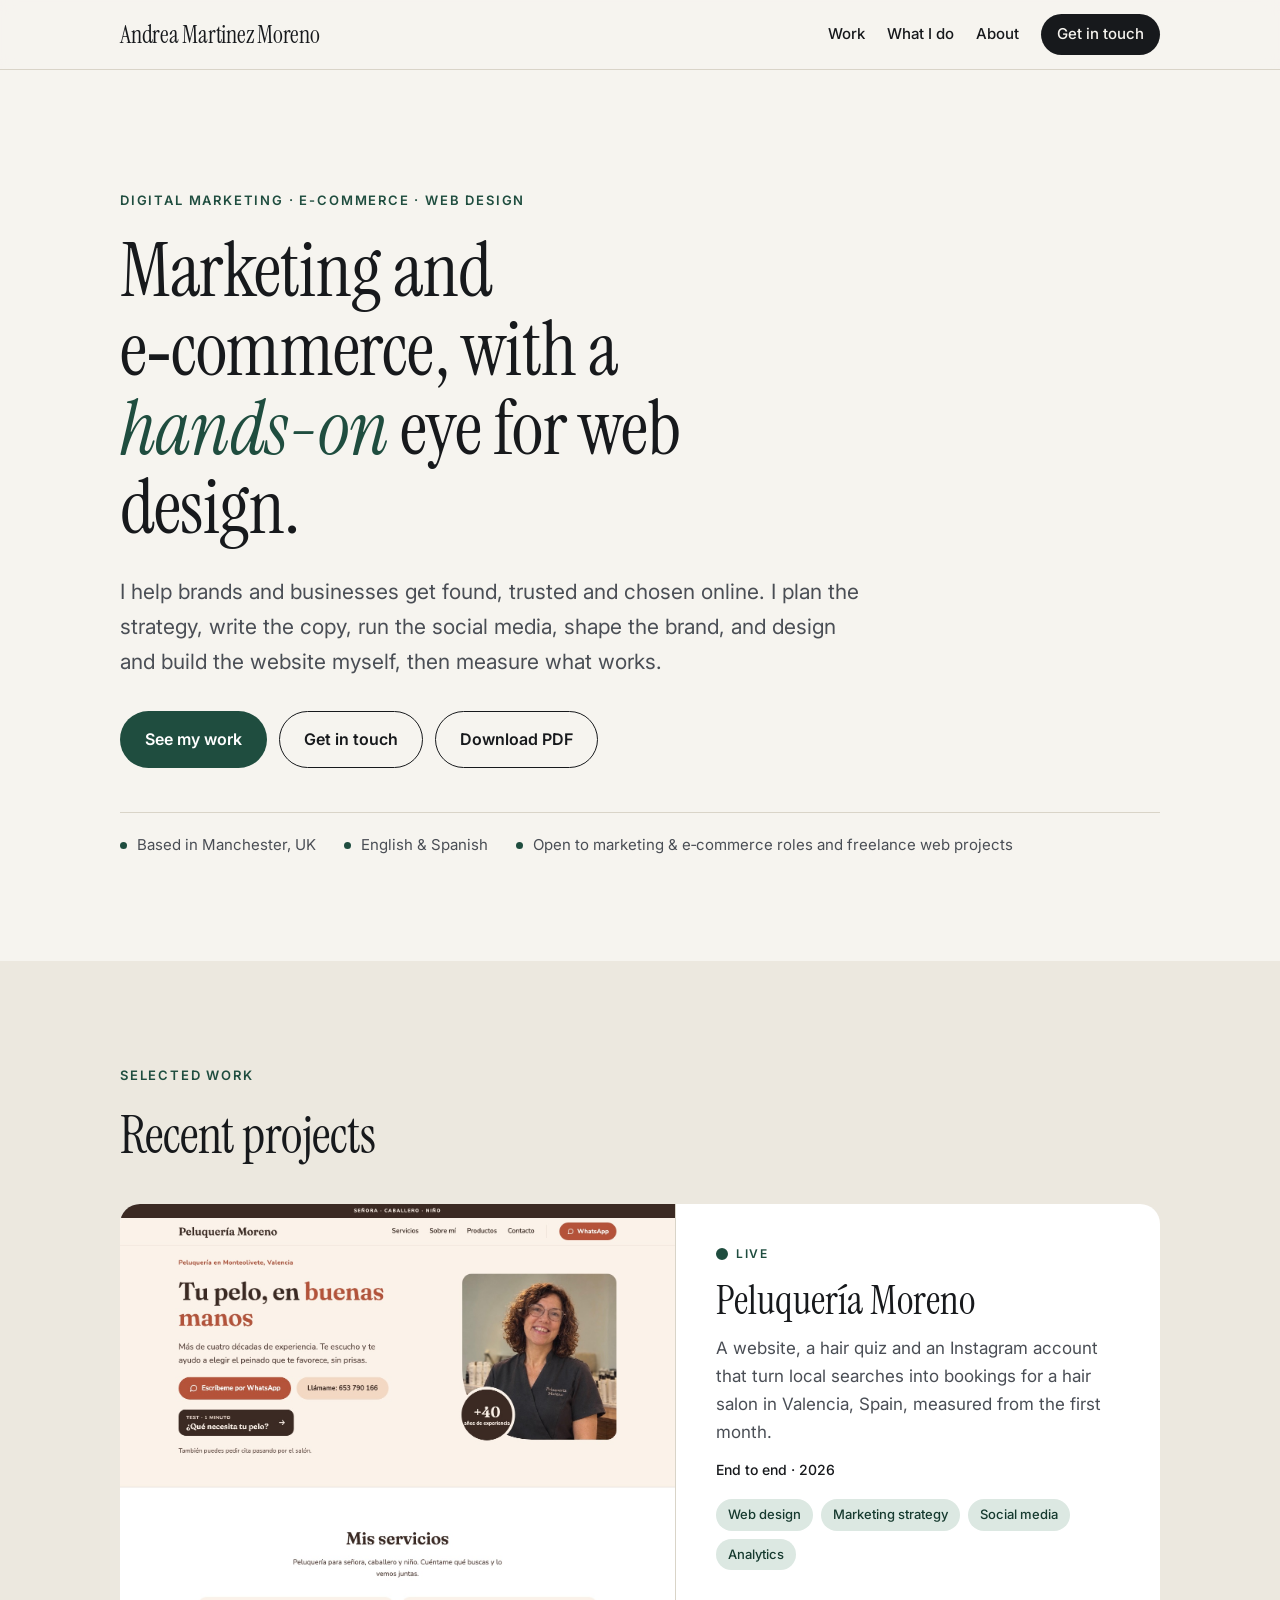
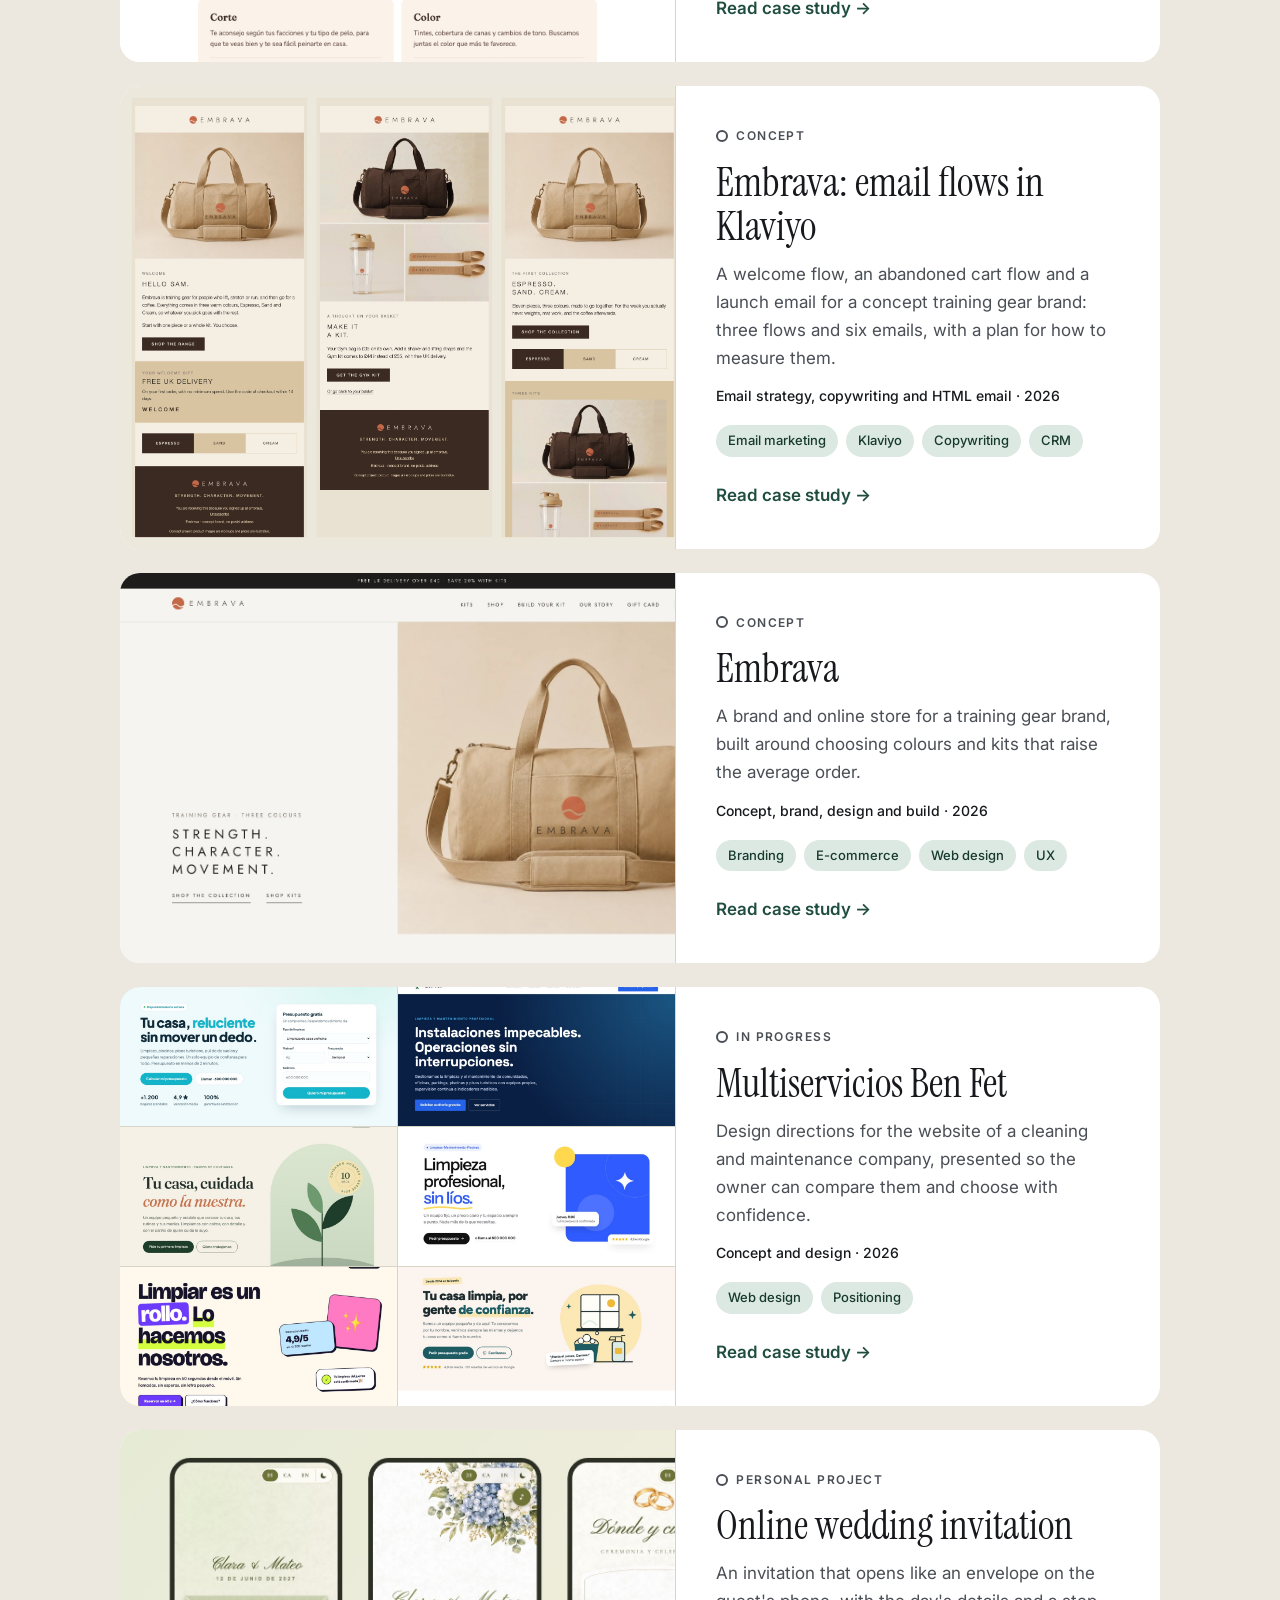
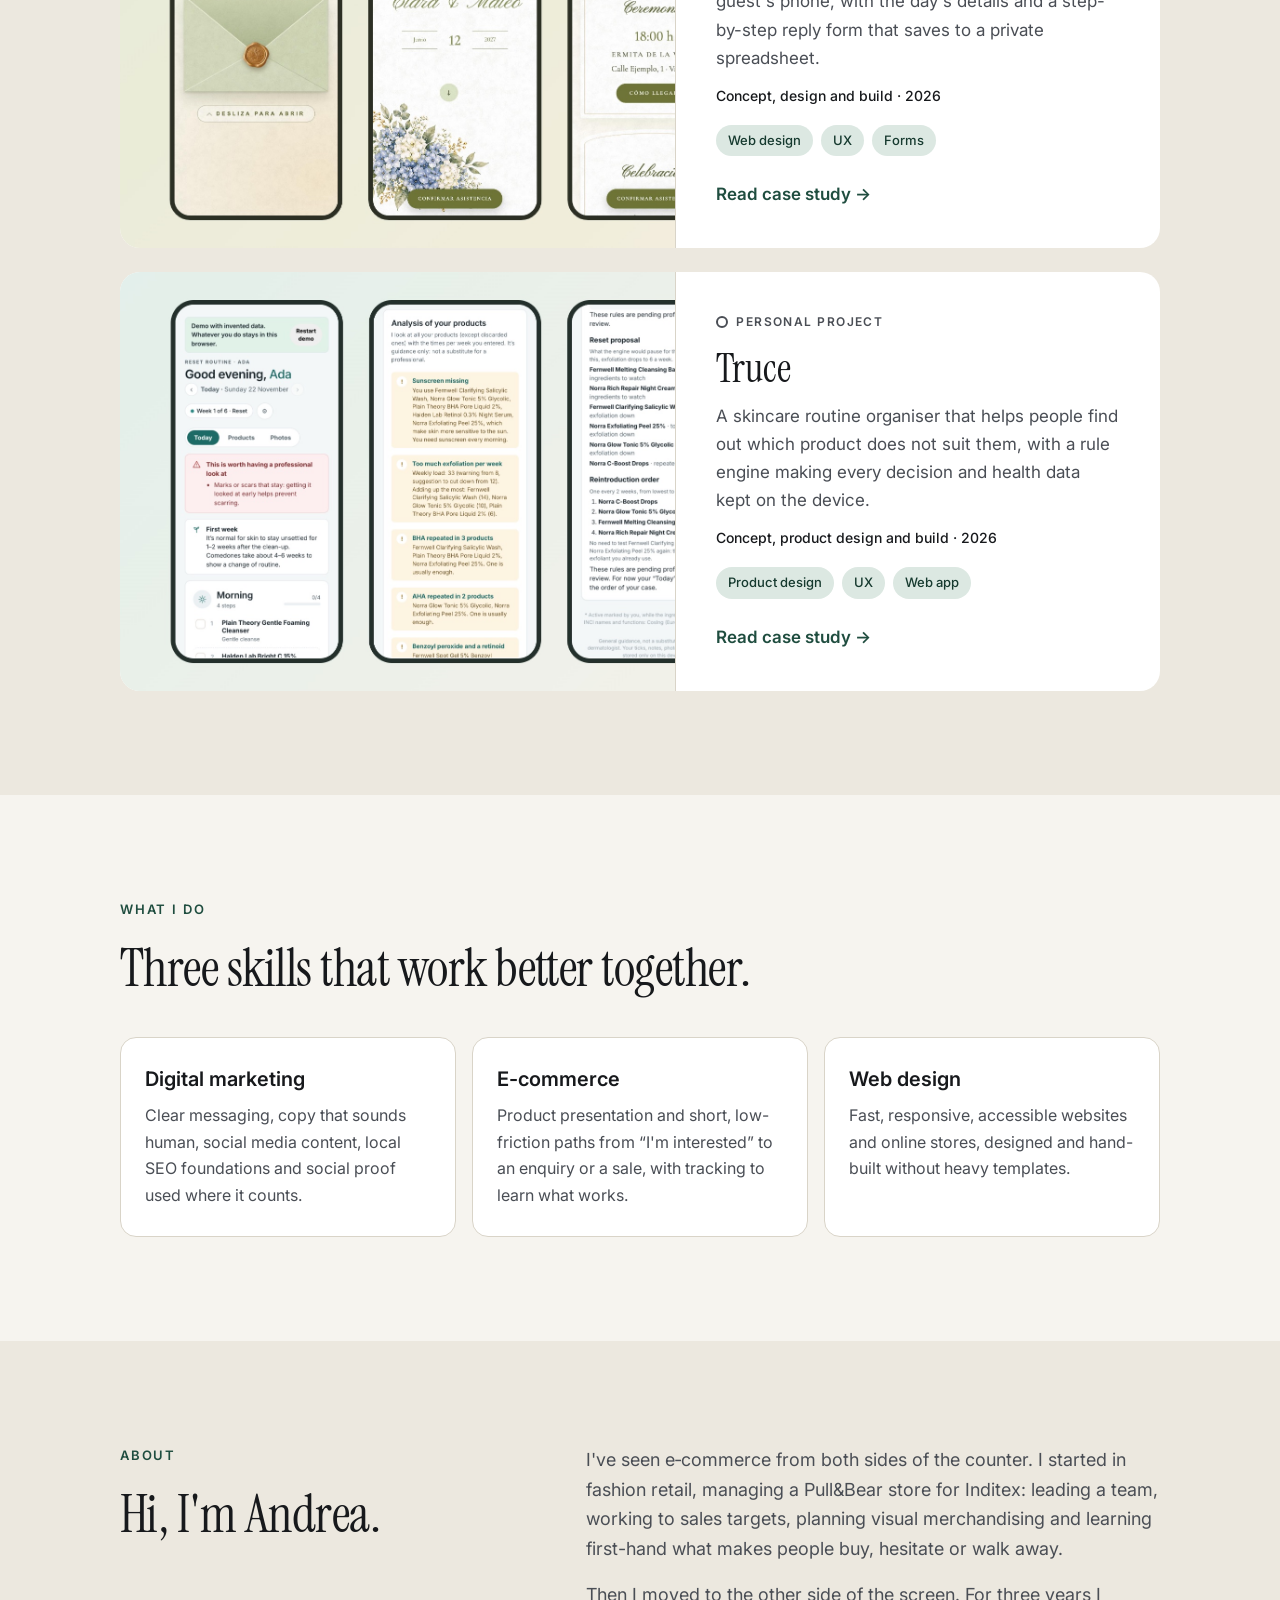
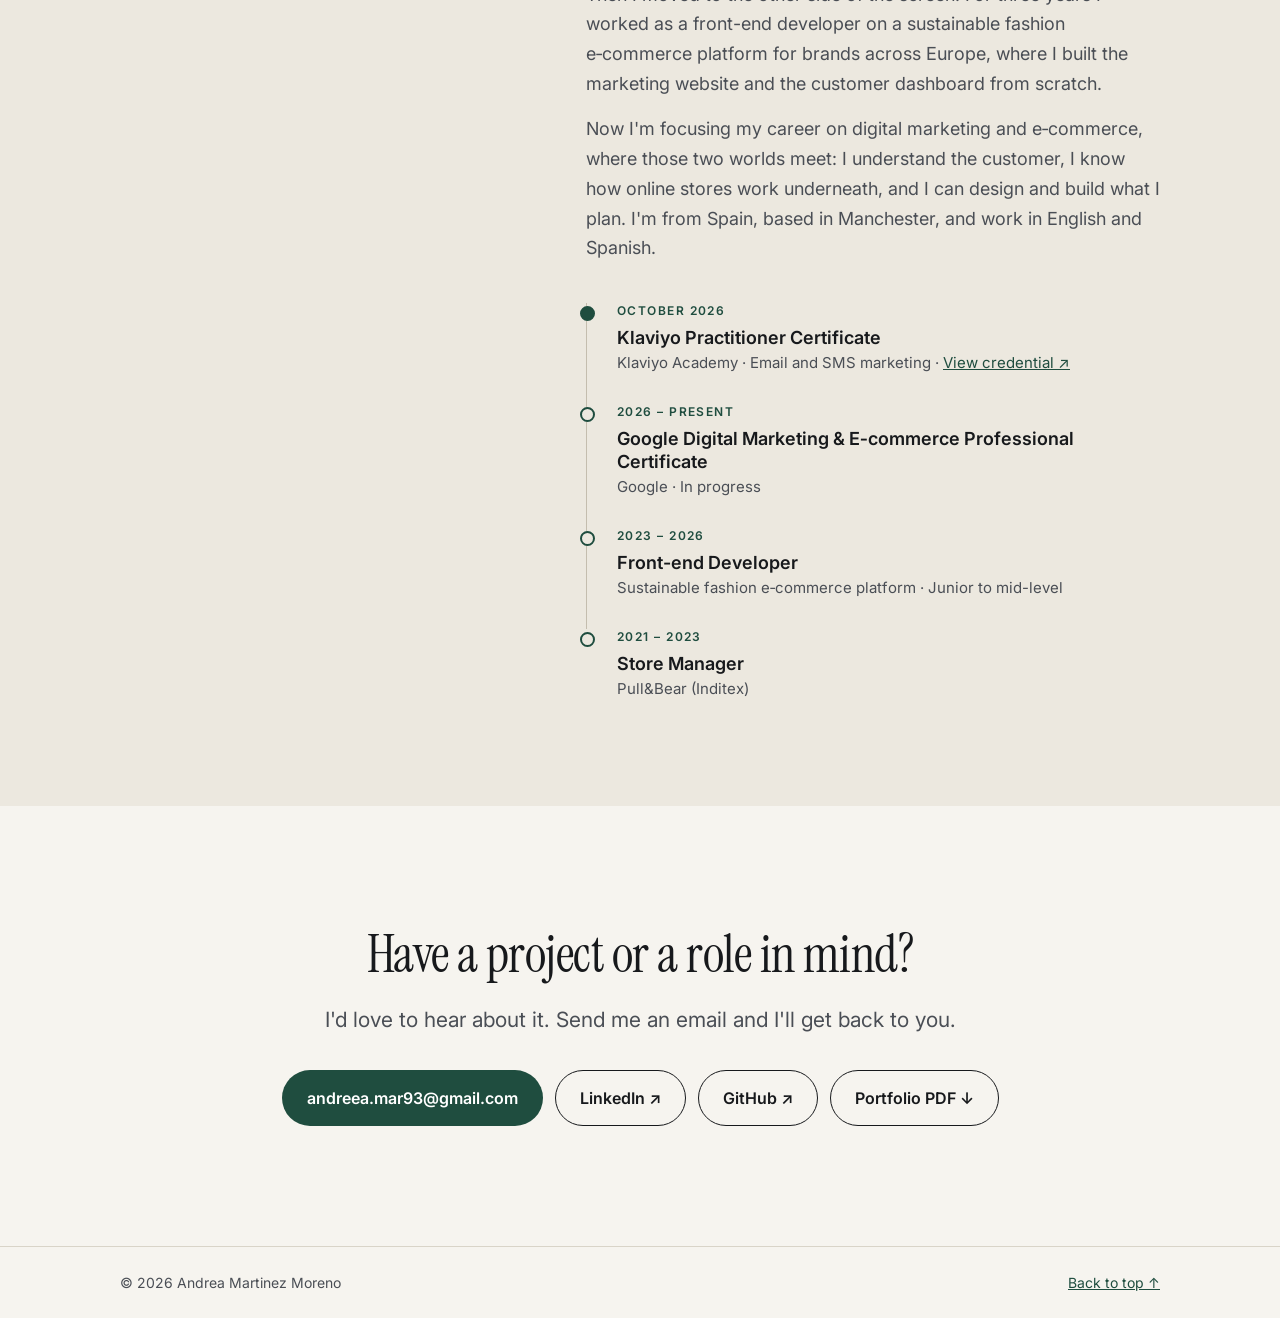
==== commit 96696e61: "Corrige la descripción de Embrava: marca creada desde cero y cuatro versiones del símbolo" ====
--- a/index.html
+++ b/index.html
@@ -101,7 +101,7 @@
           <div class="project-body">
             <span class="status">Concept</span>
             <h3><a href="work/embrava.html">Embrava</a></h3>
-            <p>A brand refresh and online store for a training gear brand, built around choosing colours and kits that raise the average order.</p>
+            <p>A brand and online store for a training gear brand, built around choosing colours and kits that raise the average order.</p>
             <p class="project-role">Concept, brand, design and build · 2026</p>
             <ul class="tags">
               <li>Branding</li>
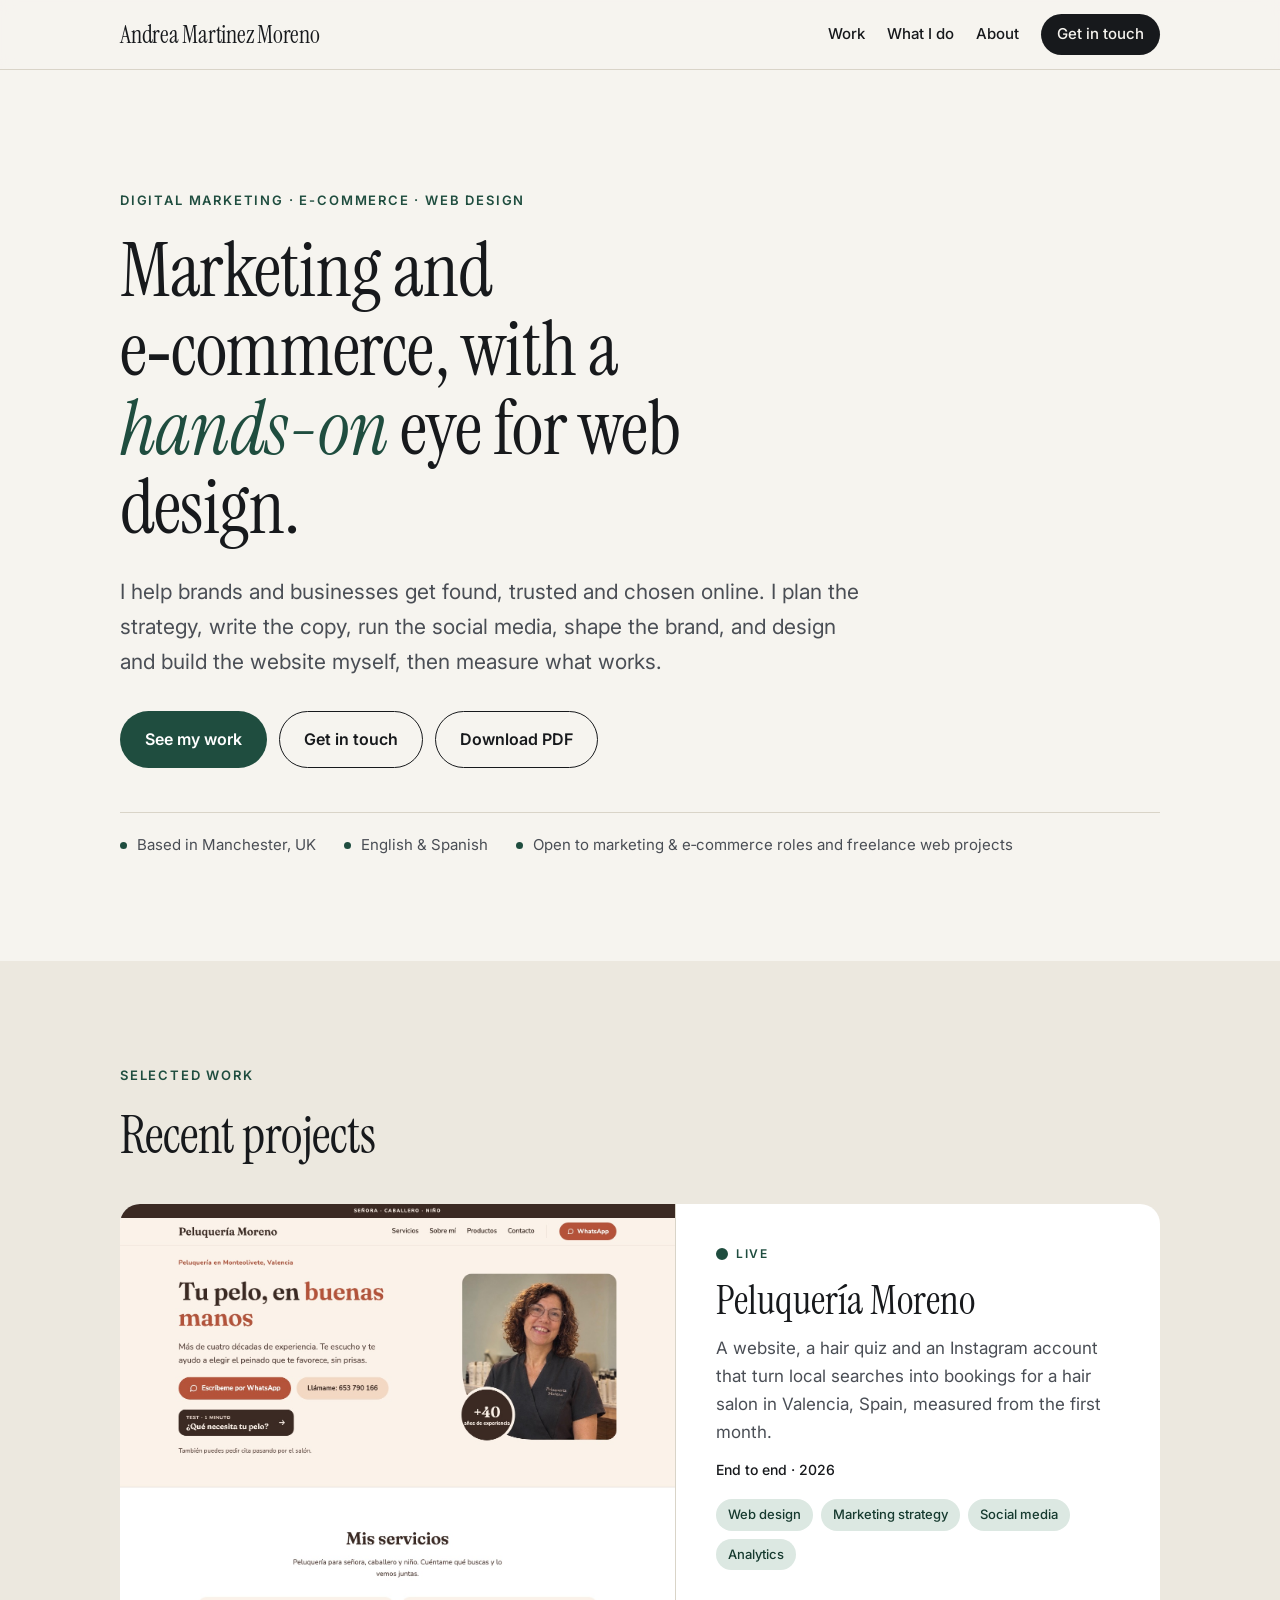
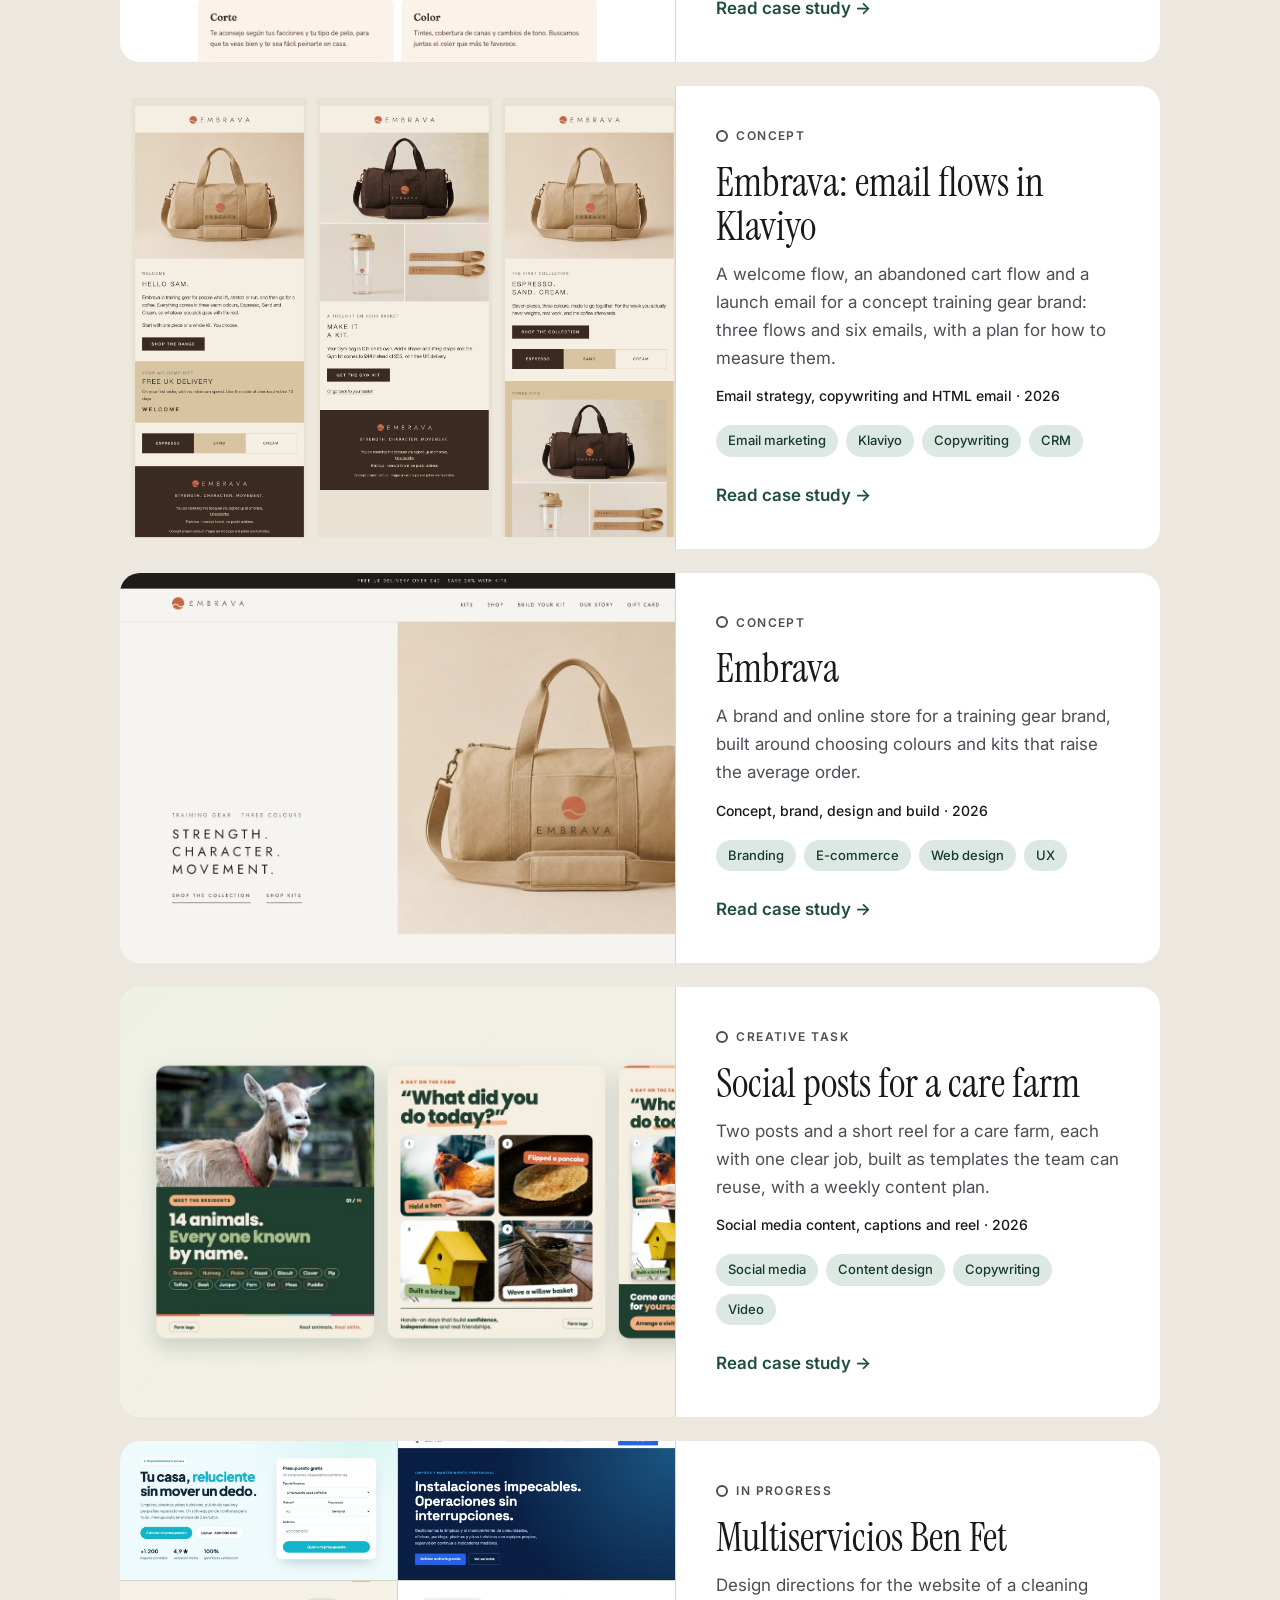
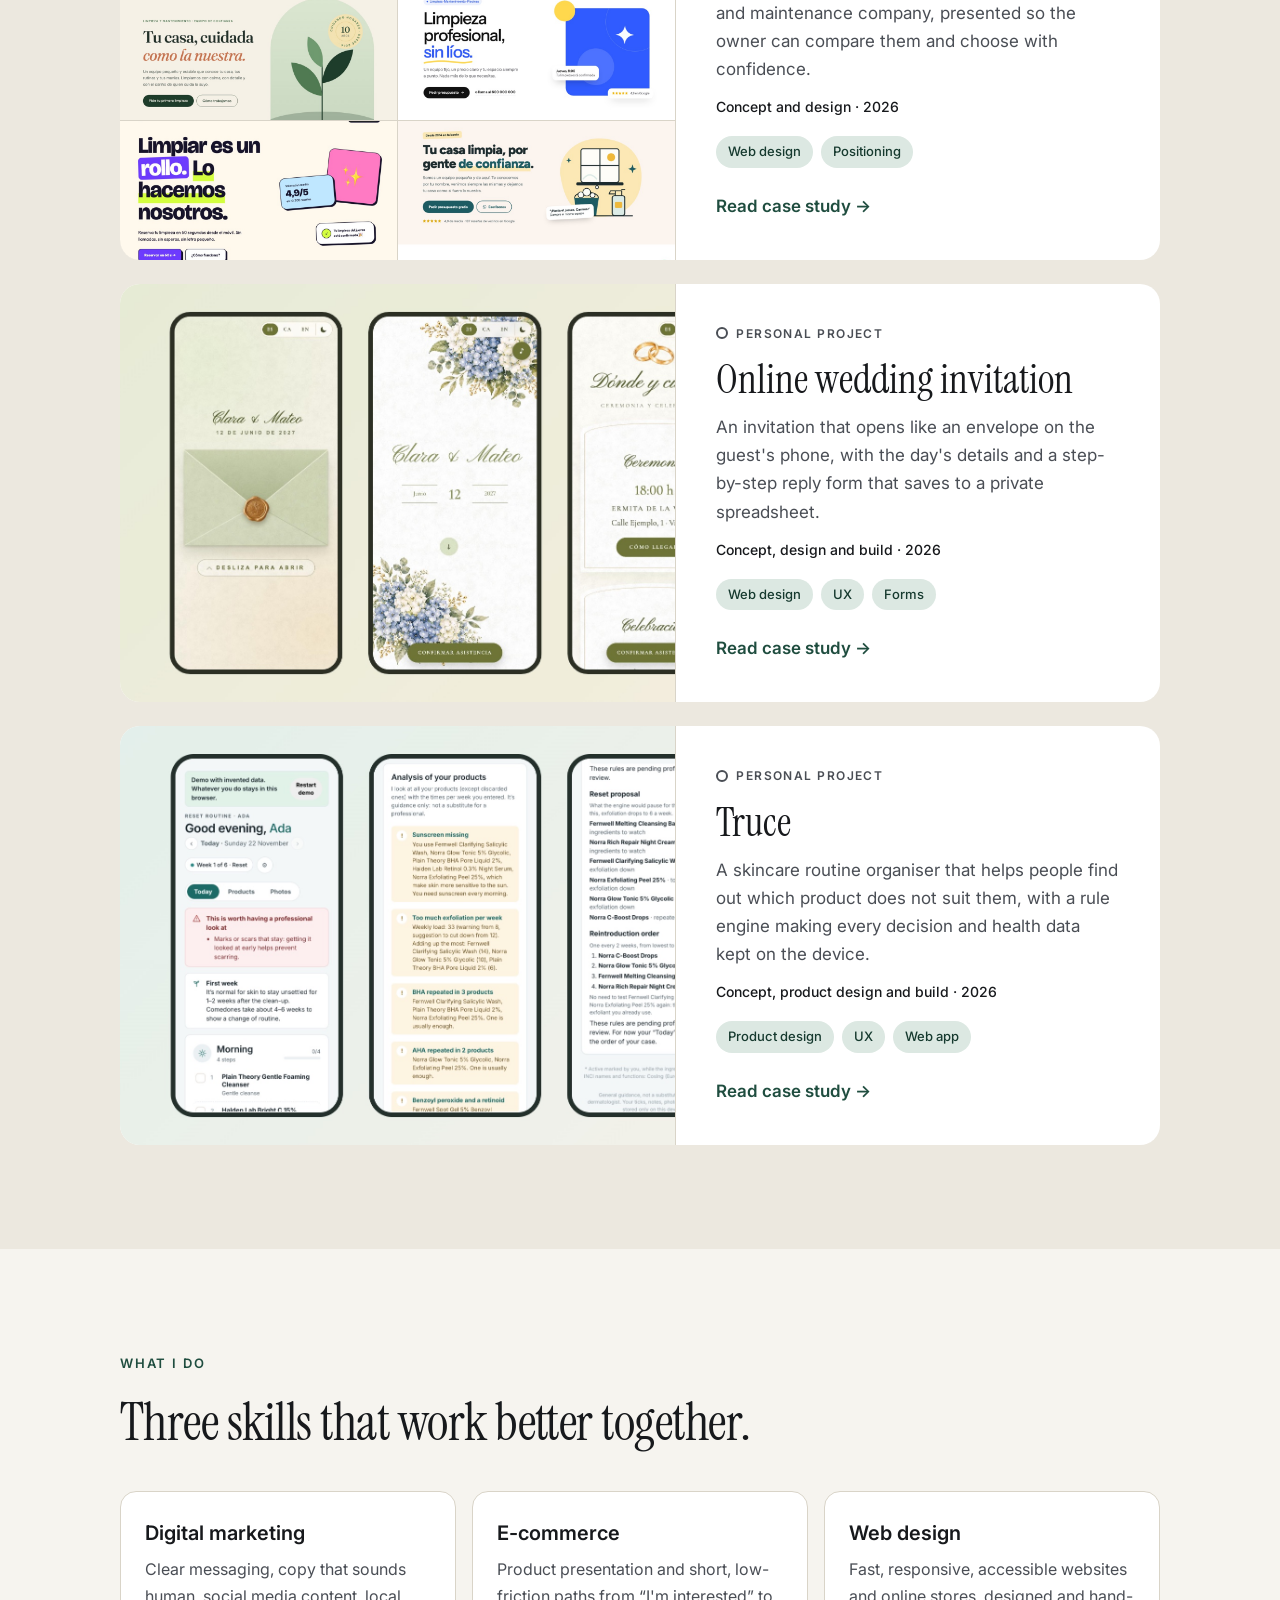
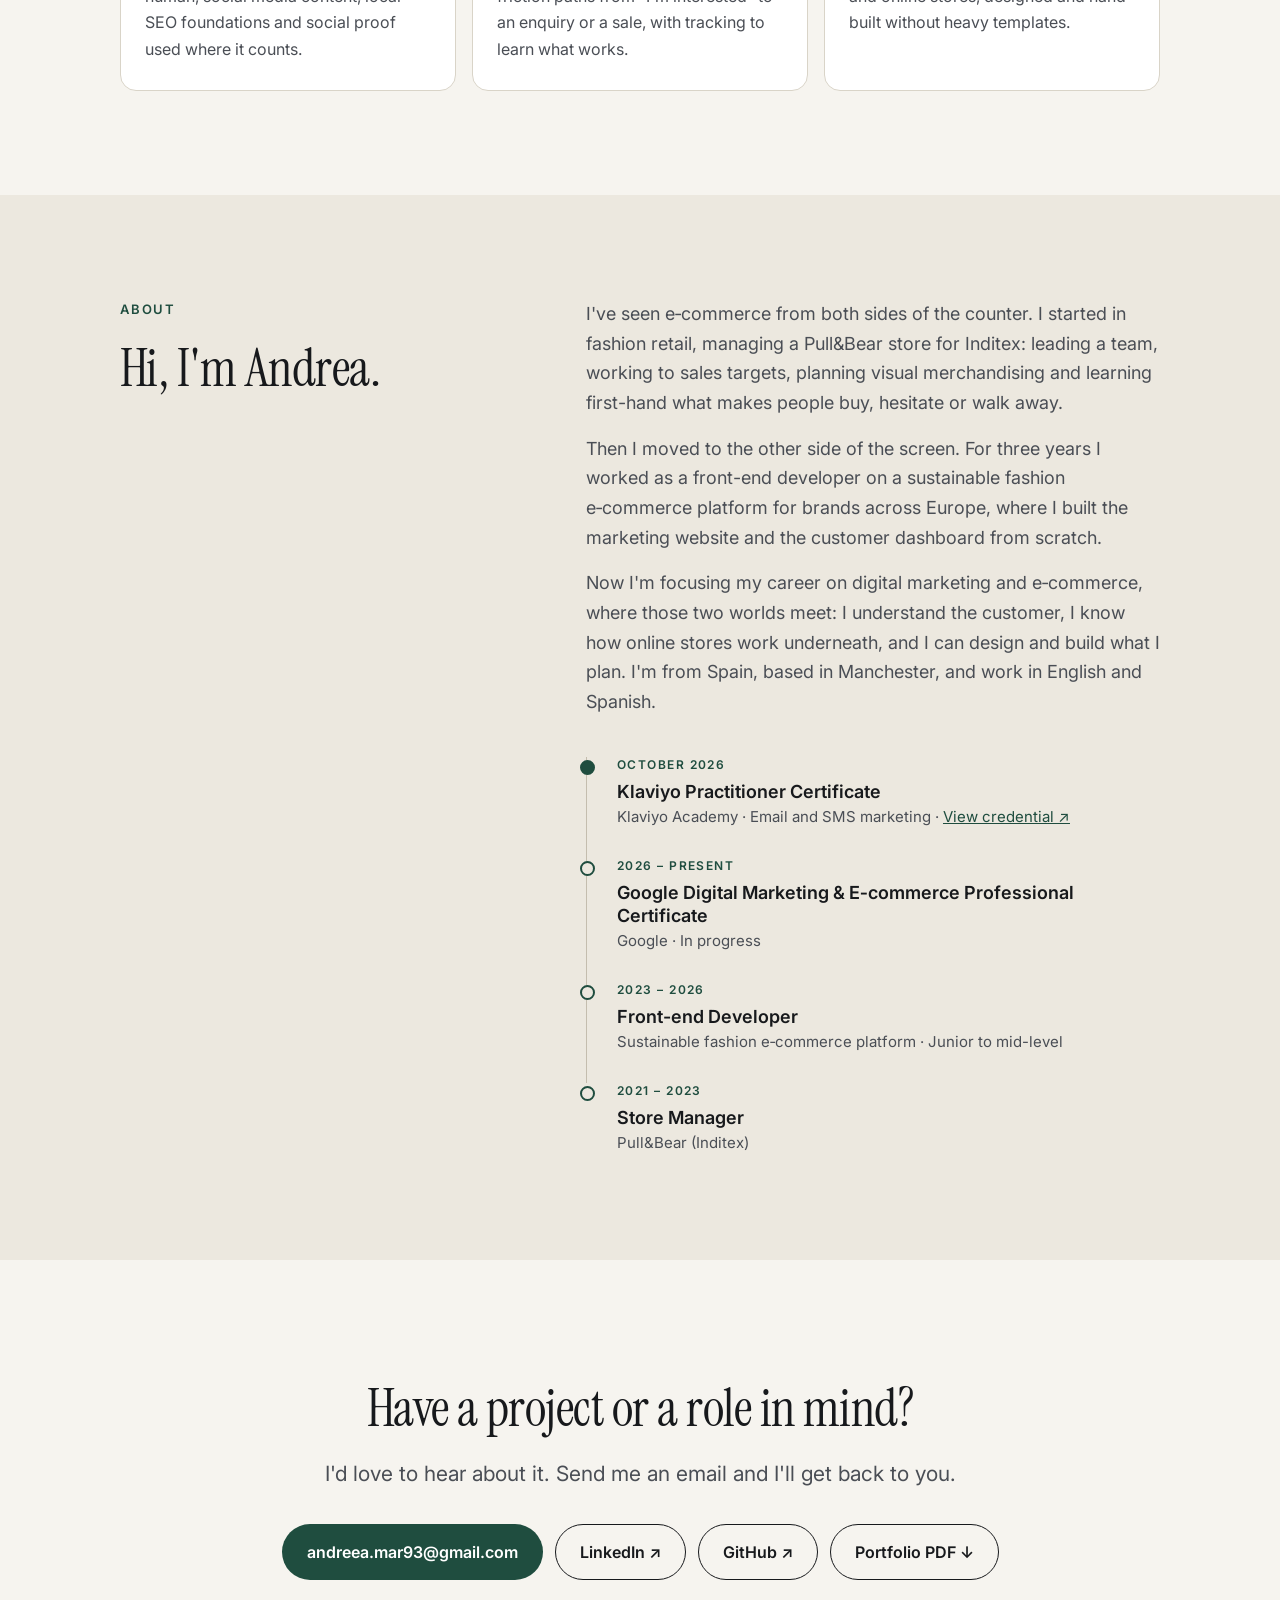
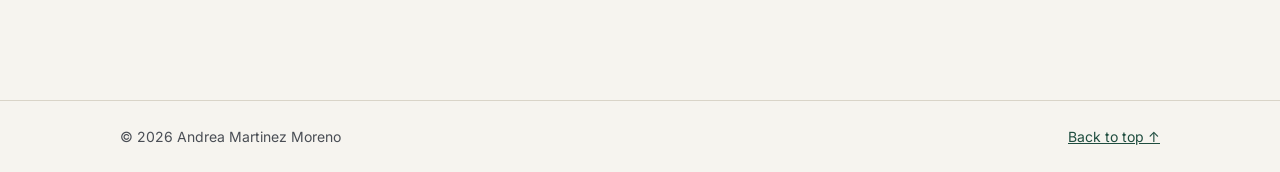
==== commit a7eb957f: "Añade el caso anonimizado de posts para una granja (prueba creativa) a la web y al PDF" ====
--- a/index.html
+++ b/index.html
@@ -113,6 +113,24 @@
           </div>
         </li>
         <li class="project">
+          <div class="project-shot">
+            <img src="images/carefarm-card.jpg" alt="Two social media posts and a reel for a care farm: a goat with the names of 14 animals, and four photos answering What did you do today?" width="1440" height="900" loading="lazy">
+          </div>
+          <div class="project-body">
+            <span class="status">Creative task</span>
+            <h3><a href="work/care-farm-social.html">Social posts for a care farm</a></h3>
+            <p>Two posts and a short reel for a care farm, each with one clear job, built as templates the team can reuse, with a weekly content plan.</p>
+            <p class="project-role">Social media content, captions and reel · 2026</p>
+            <ul class="tags">
+              <li>Social media</li>
+              <li>Content design</li>
+              <li>Copywriting</li>
+              <li>Video</li>
+            </ul>
+            <span class="project-more" aria-hidden="true">Read case study →</span>
+          </div>
+        </li>
+        <li class="project">
           <div class="project-shot project-mosaic" role="img" aria-label="The six design concepts for Multiservicios Ben Fet side by side, each with its own colours and layout">
             <img src="images/benfet-01-fresco.jpg" alt="" width="960" height="600" loading="lazy">
             <img src="images/benfet-02-corporativo.jpg" alt="" width="960" height="600" loading="lazy">
--- a/styles.css
+++ b/styles.css
@@ -1304,3 +1304,49 @@
     row-gap: 32px;
   }
 }
+
+/* Social media case: two 4:5 posts and a live 9:16 reel side by side */
+.social-posts {
+  display: grid;
+  gap: 32px 24px;
+  margin-top: 40px;
+  align-items: start;
+}
+
+.social-posts img,
+.reel-frame {
+  width: 100%;
+  border: 1px solid var(--line);
+  border-radius: 12px;
+  box-shadow: 0 24px 48px -32px rgba(23, 25, 28, 0.35);
+}
+
+.reel-frame {
+  aspect-ratio: 9 / 16;
+  max-width: 340px;
+  margin: 0 auto;
+  overflow: hidden;
+  background: #F5EFE2;
+}
+
+.reel-frame iframe {
+  display: block;
+  width: 100%;
+  height: 100%;
+  border: 0;
+}
+
+.social-posts span {
+  display: block;
+  margin-top: 14px;
+  font-size: 14px;
+  font-weight: 500;
+  color: var(--ink-soft);
+  text-align: center;
+}
+
+@media (min-width: 760px) {
+  .social-posts {
+    grid-template-columns: 1fr 1fr 0.72fr;
+  }
+}
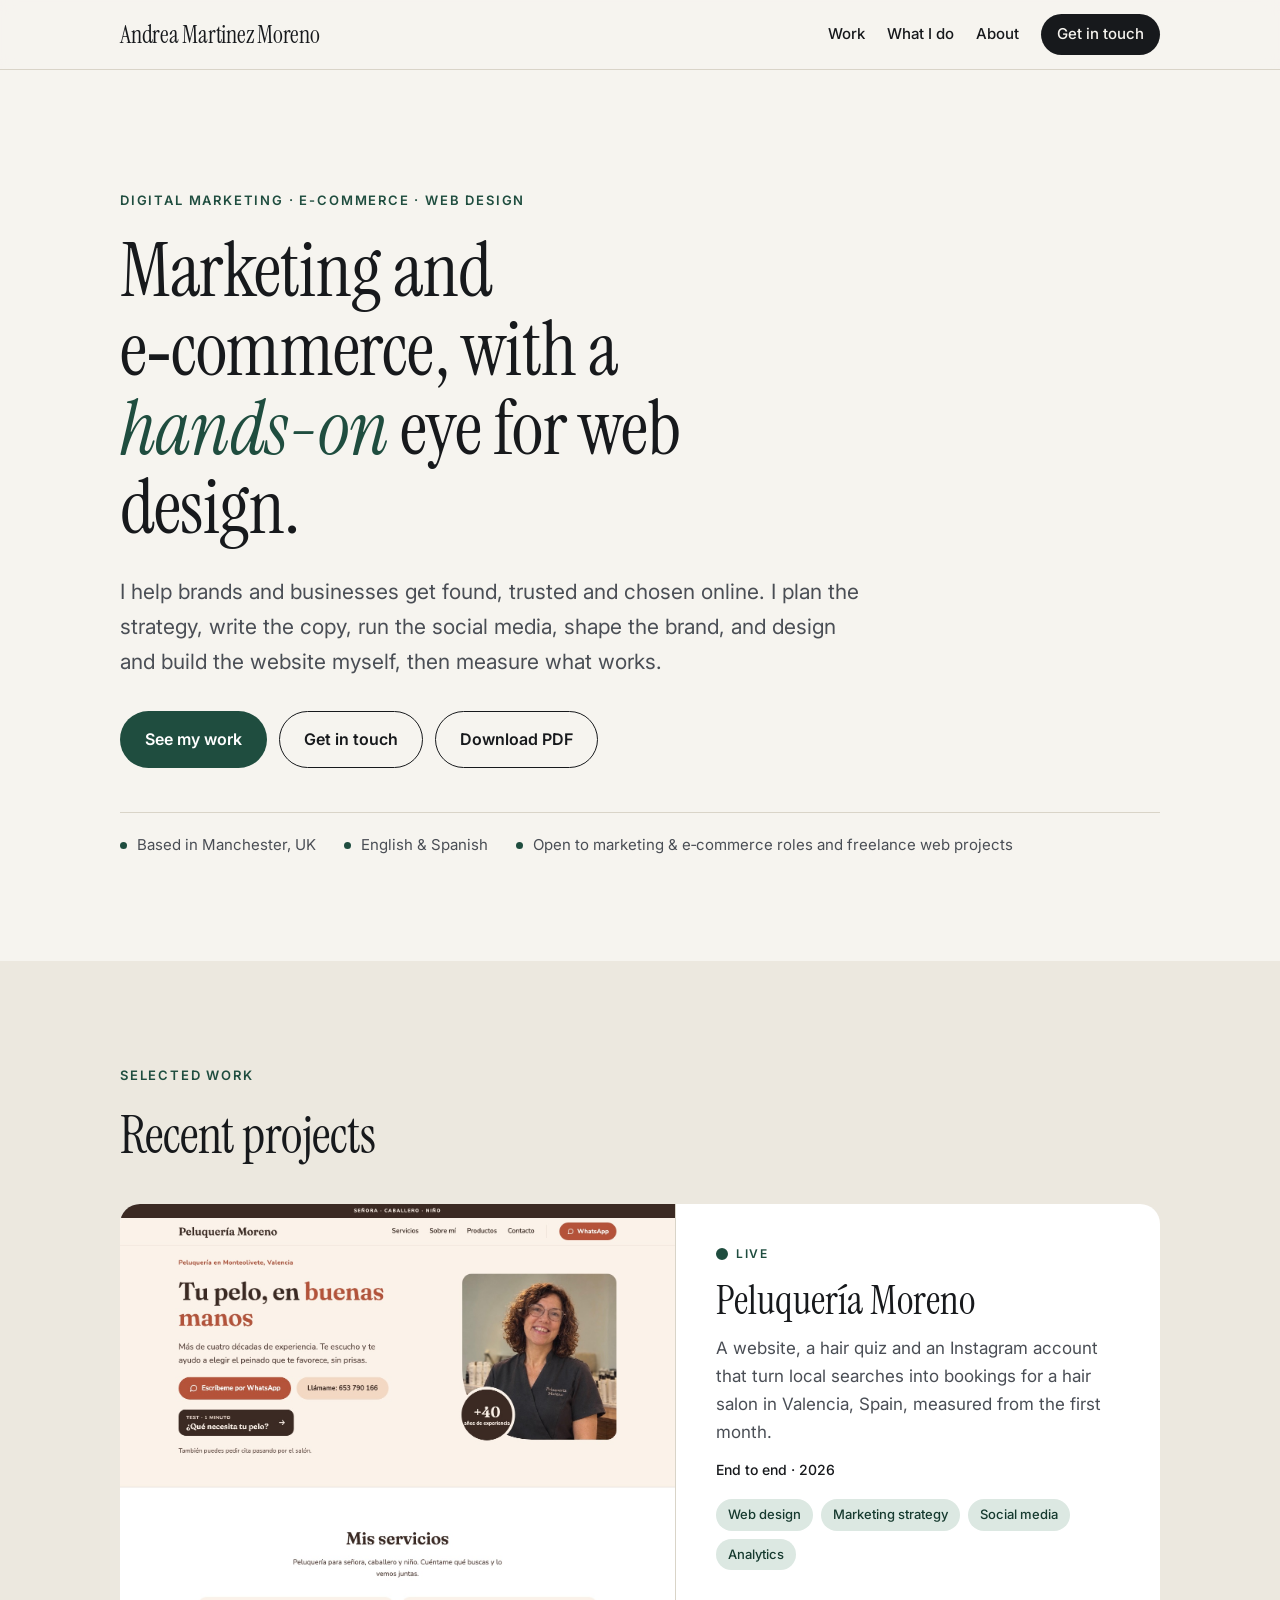
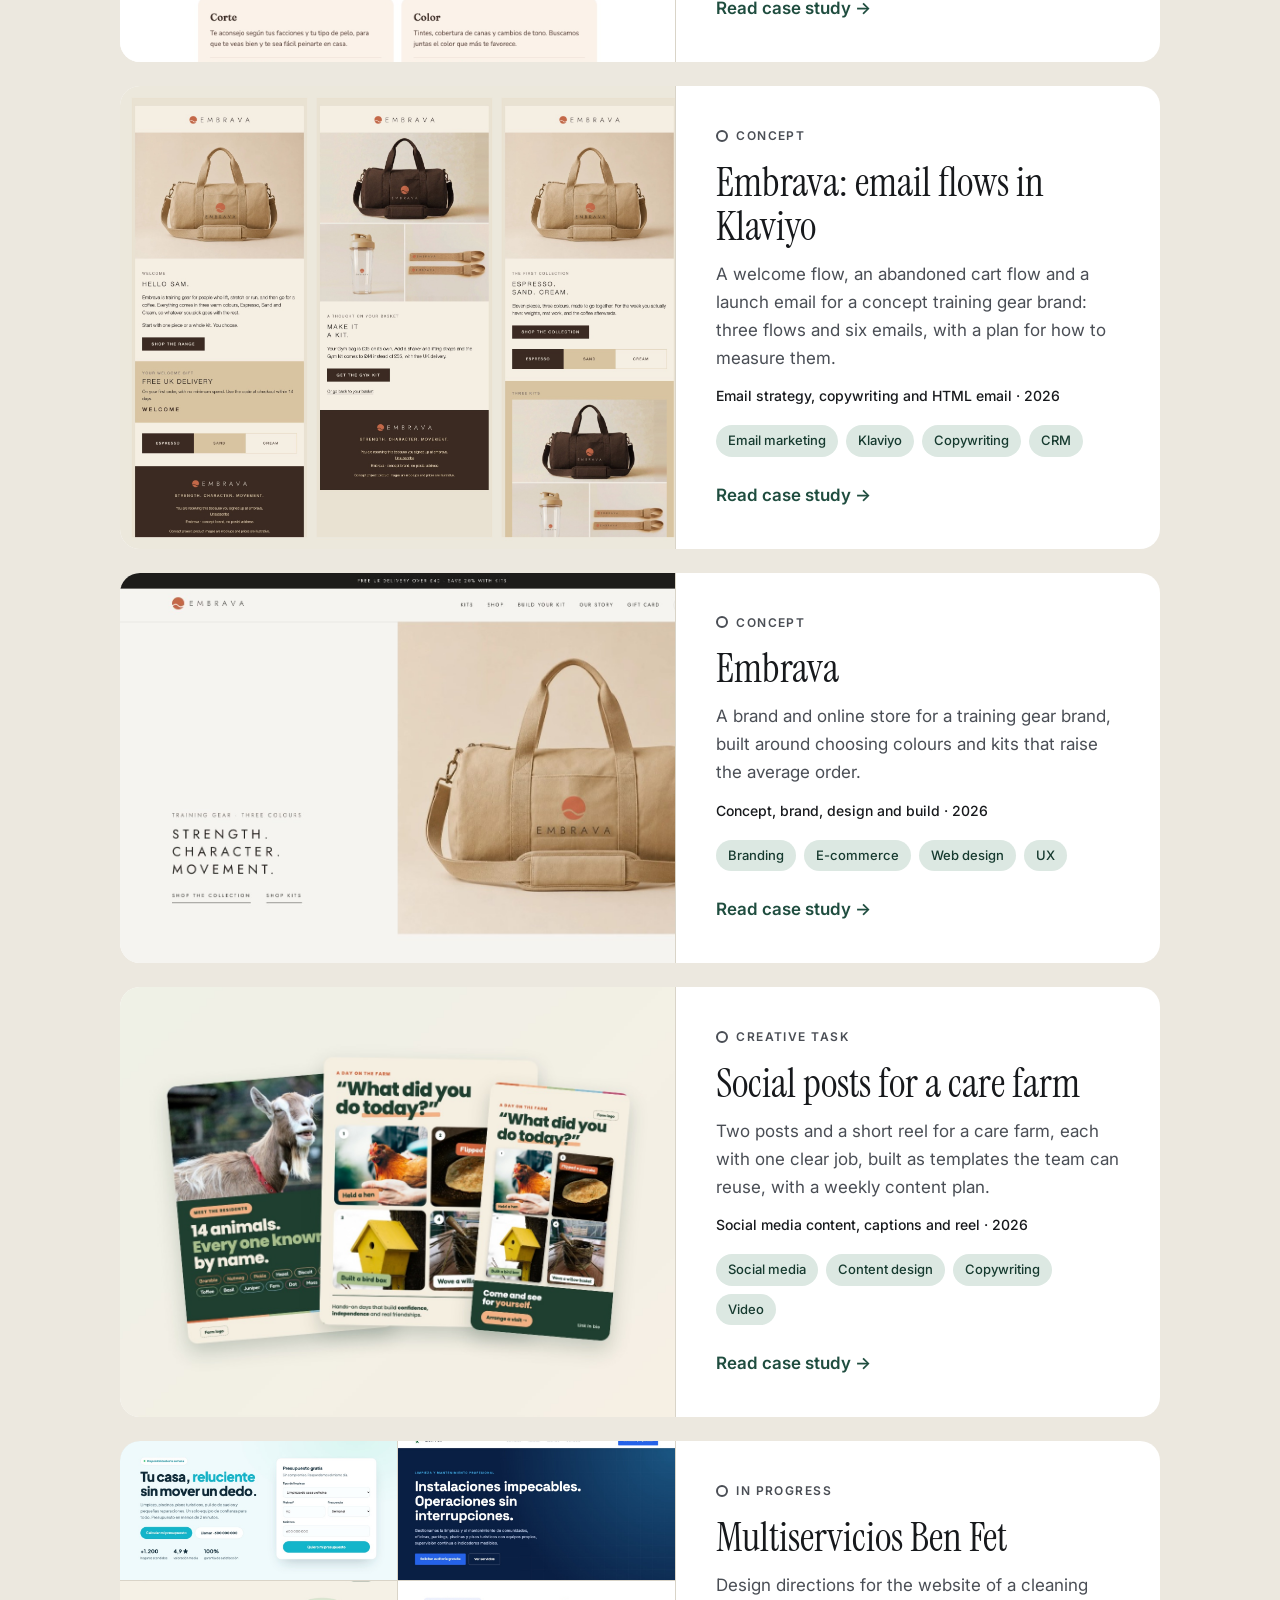
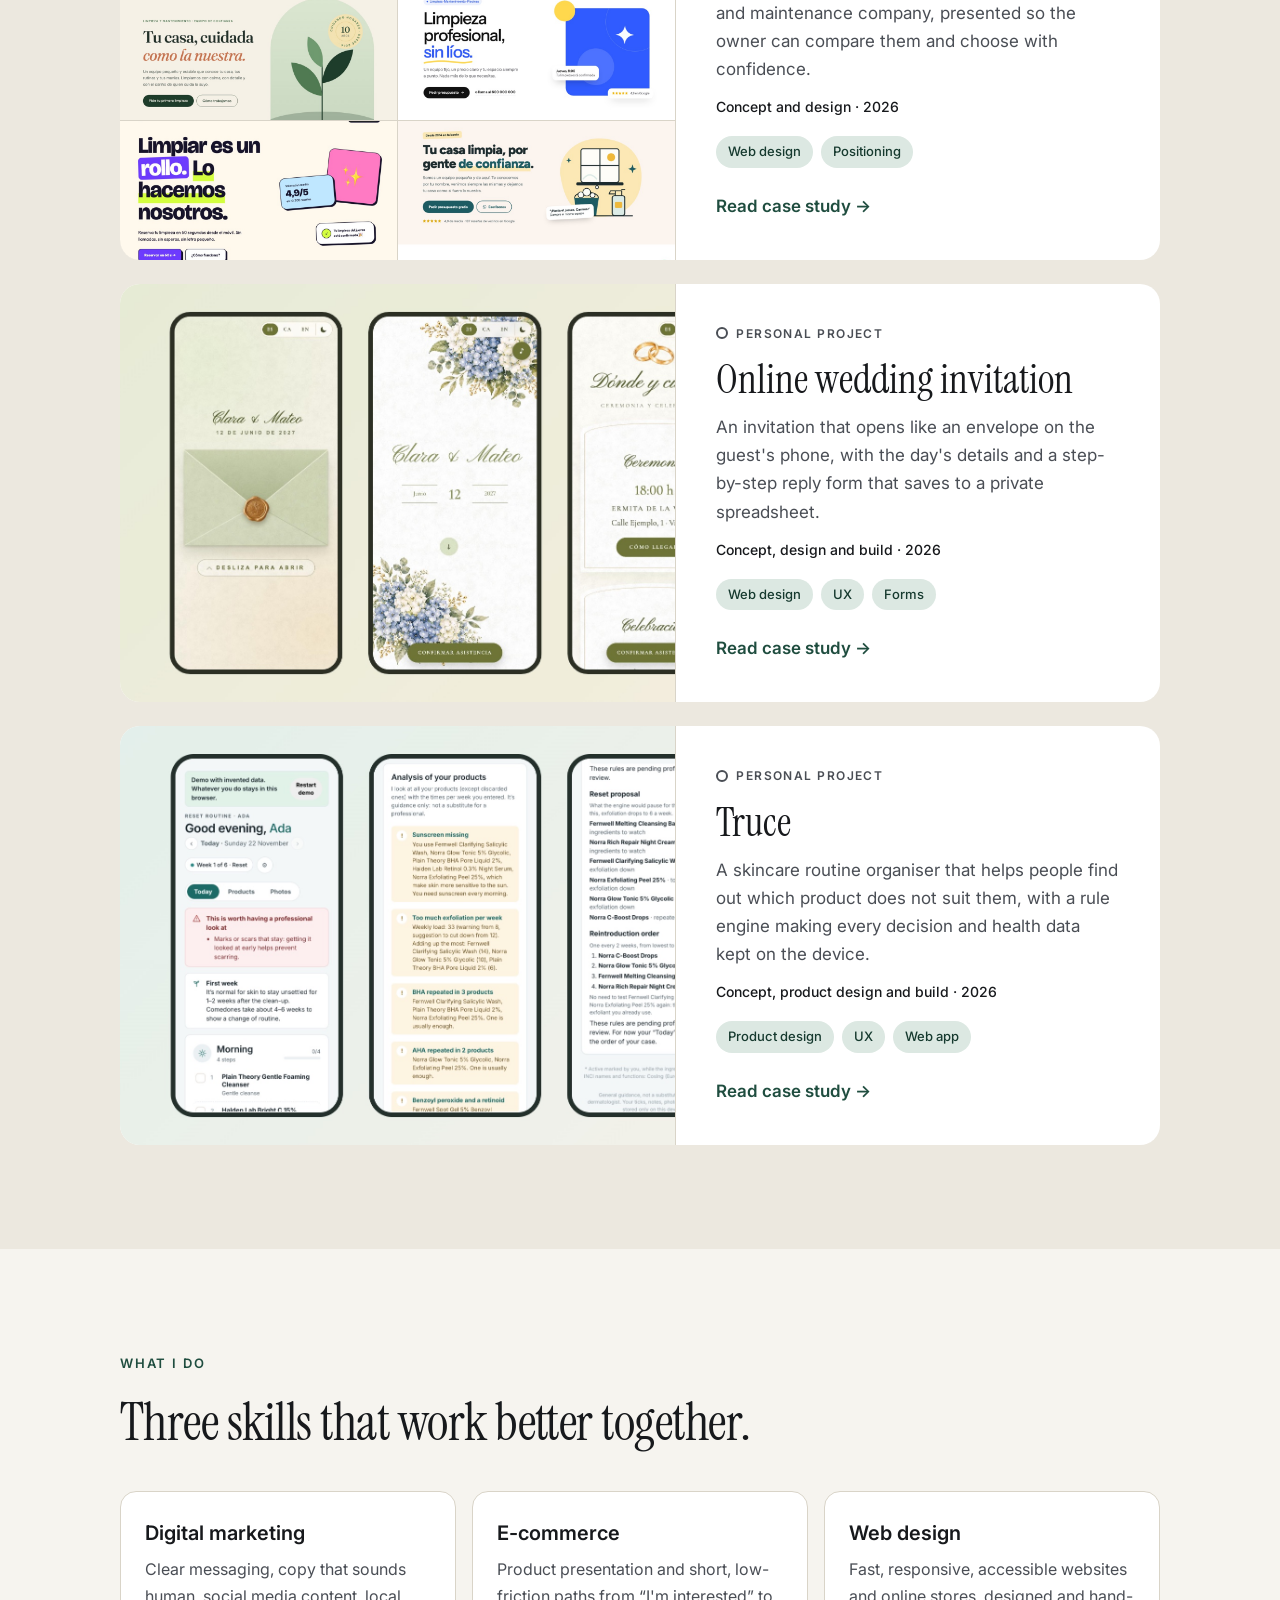
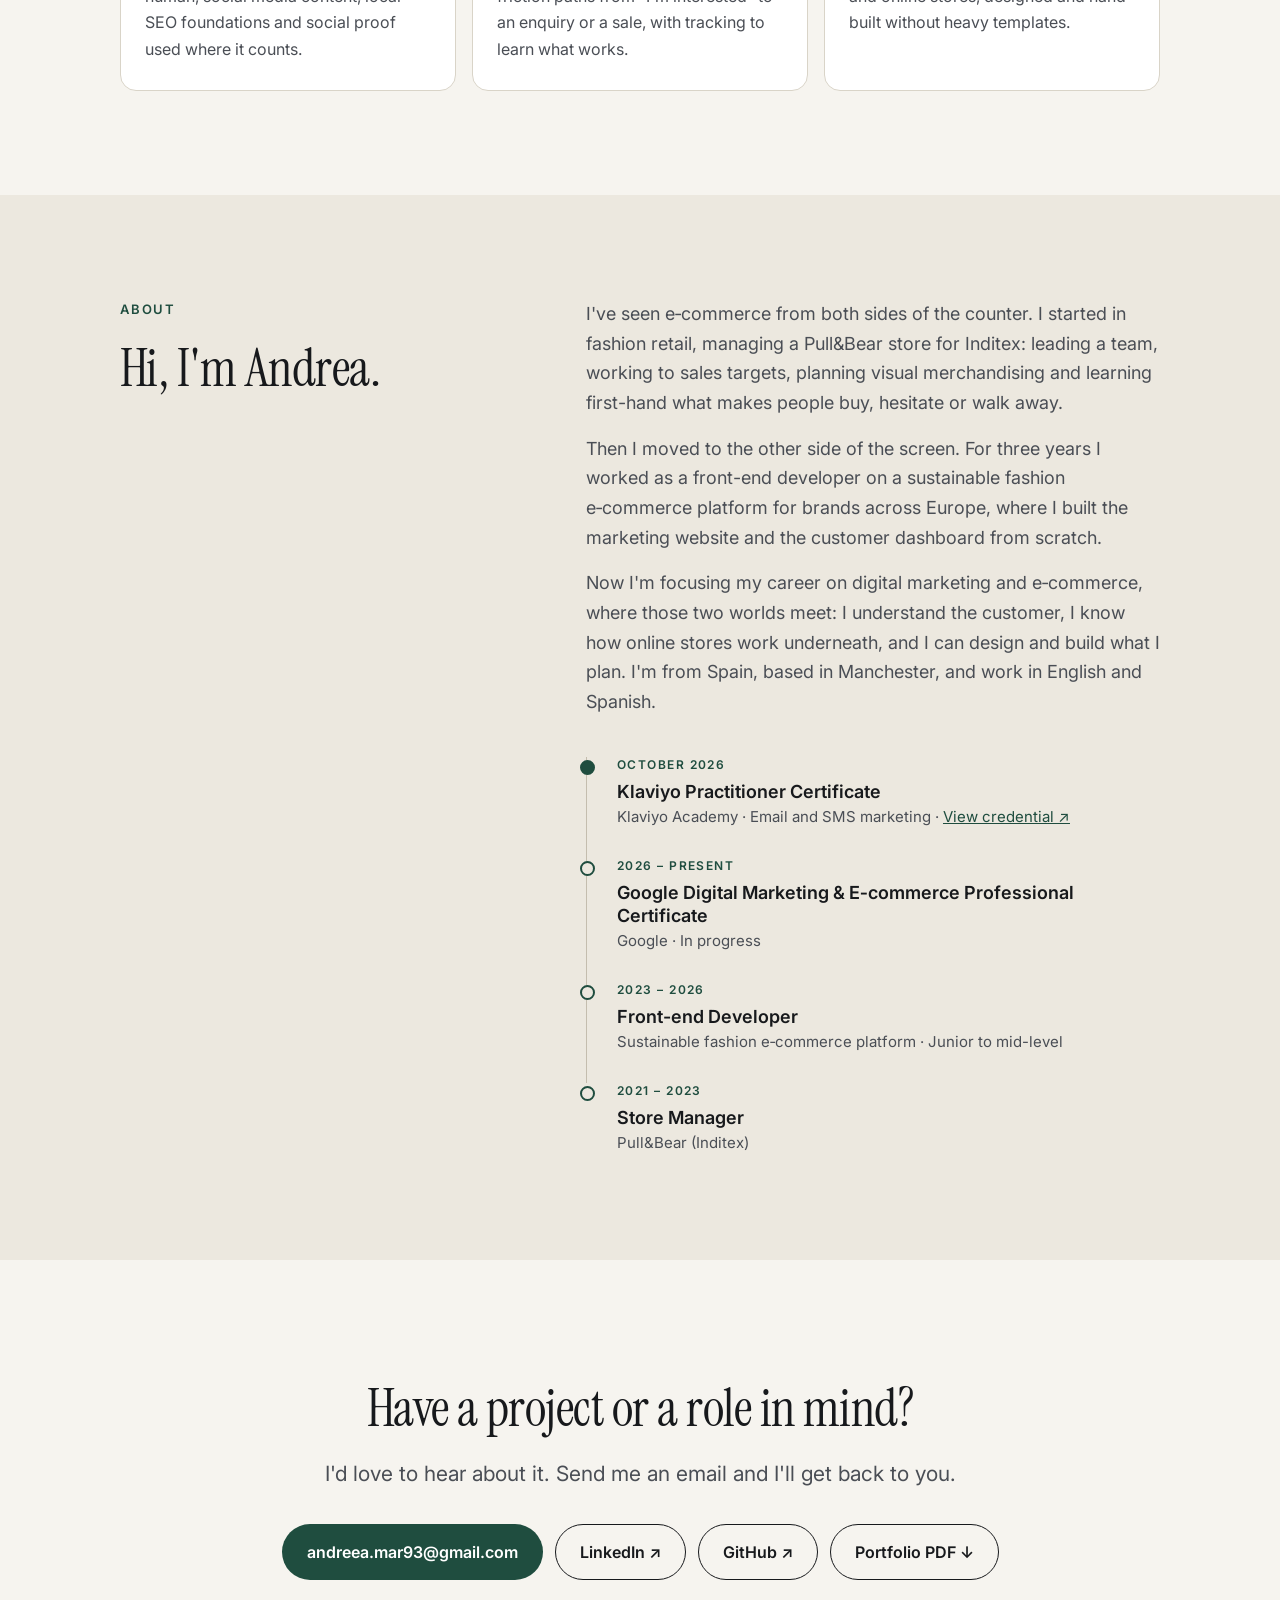
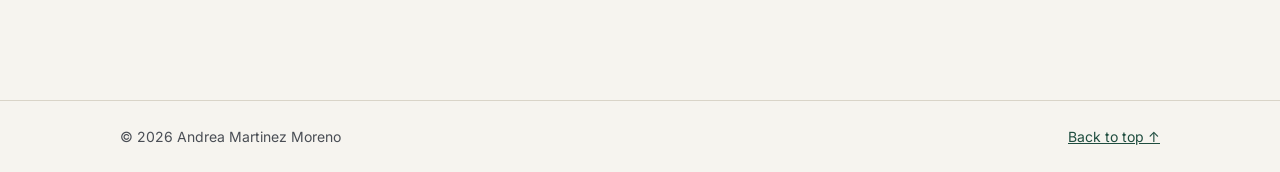
==== commit f206cdec: "Rehace la tarjeta de la granja en la portada para que se vean los dos posts y el reel" ====
--- a/index.html
+++ b/index.html
@@ -114,7 +114,7 @@
         </li>
         <li class="project">
           <div class="project-shot">
-            <img src="images/carefarm-card.jpg" alt="Two social media posts and a reel for a care farm: a goat with the names of 14 animals, and four photos answering What did you do today?" width="1440" height="900" loading="lazy">
+            <img src="images/carefarm-card.jpg" style="object-position:center" alt="Two social media posts and a reel for a care farm: a goat with the names of 14 animals, and four photos answering What did you do today?" width="1440" height="900" loading="lazy">
           </div>
           <div class="project-body">
             <span class="status">Creative task</span>
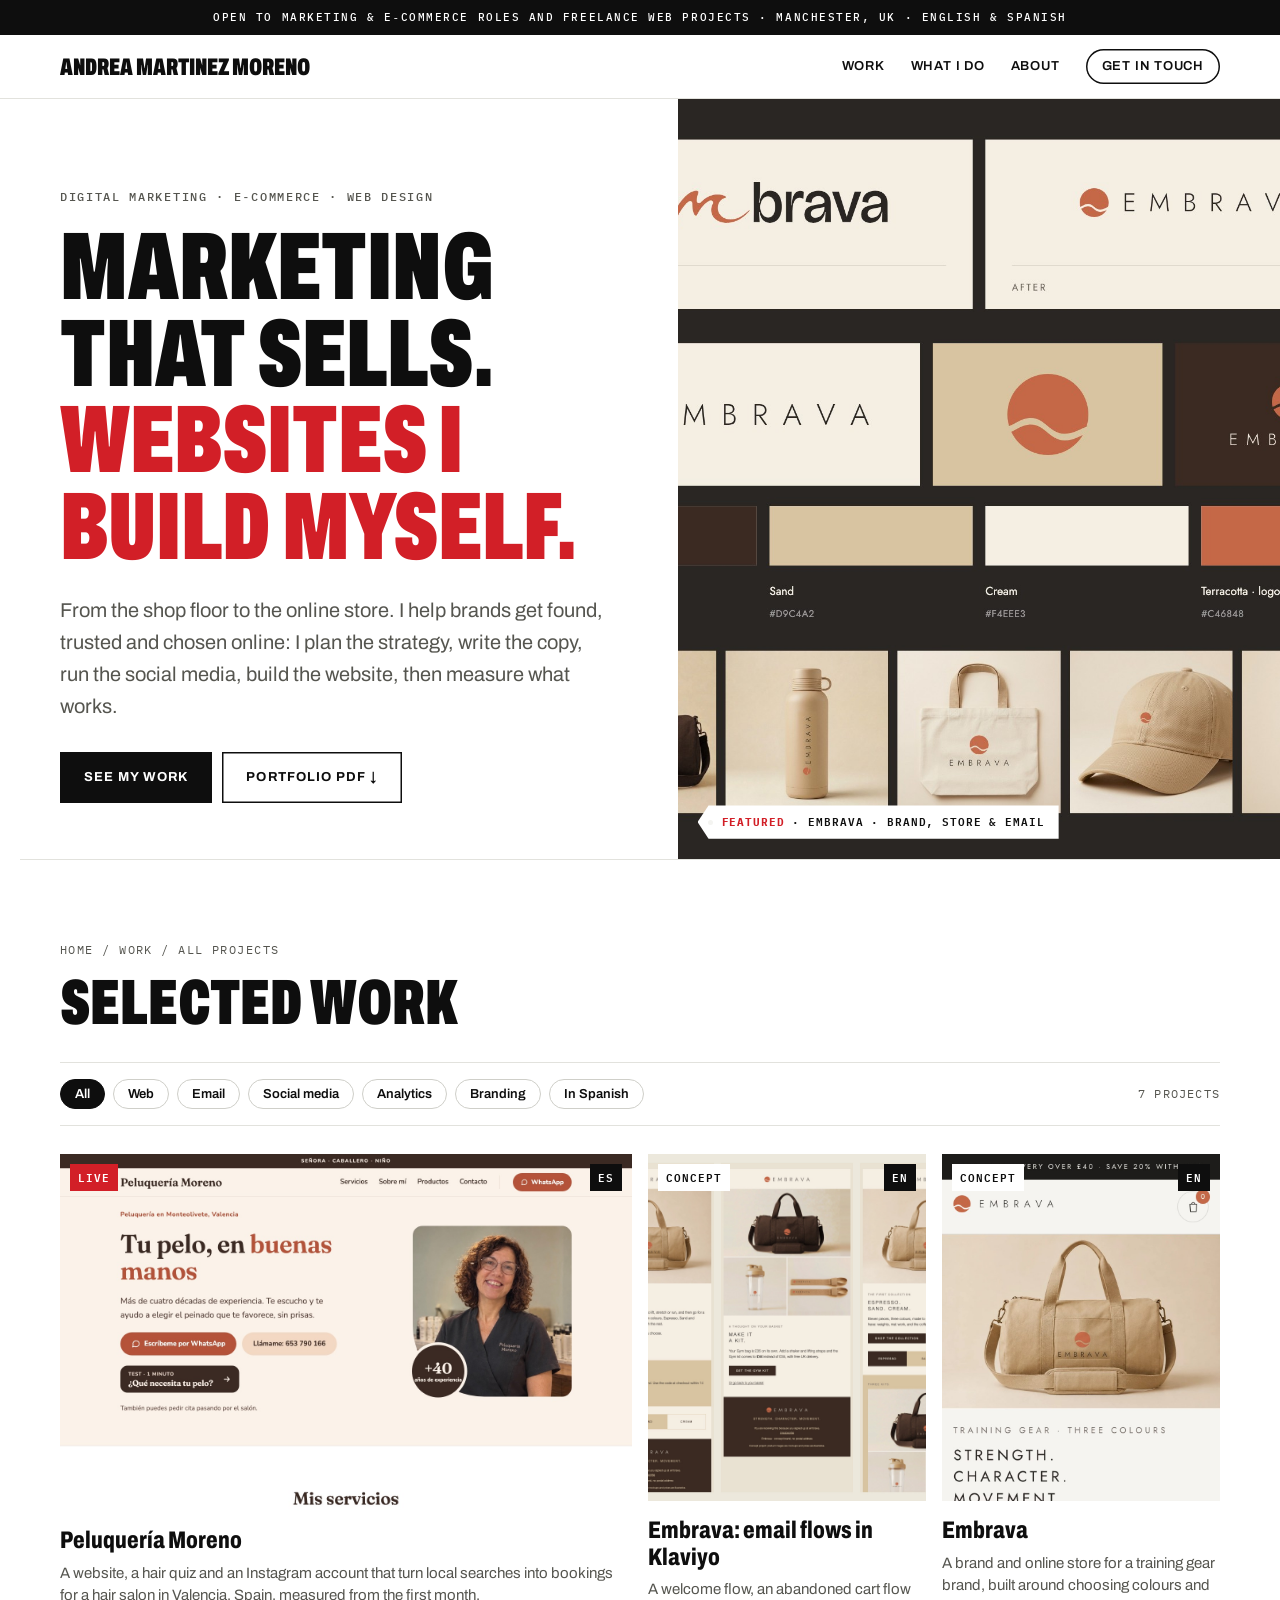
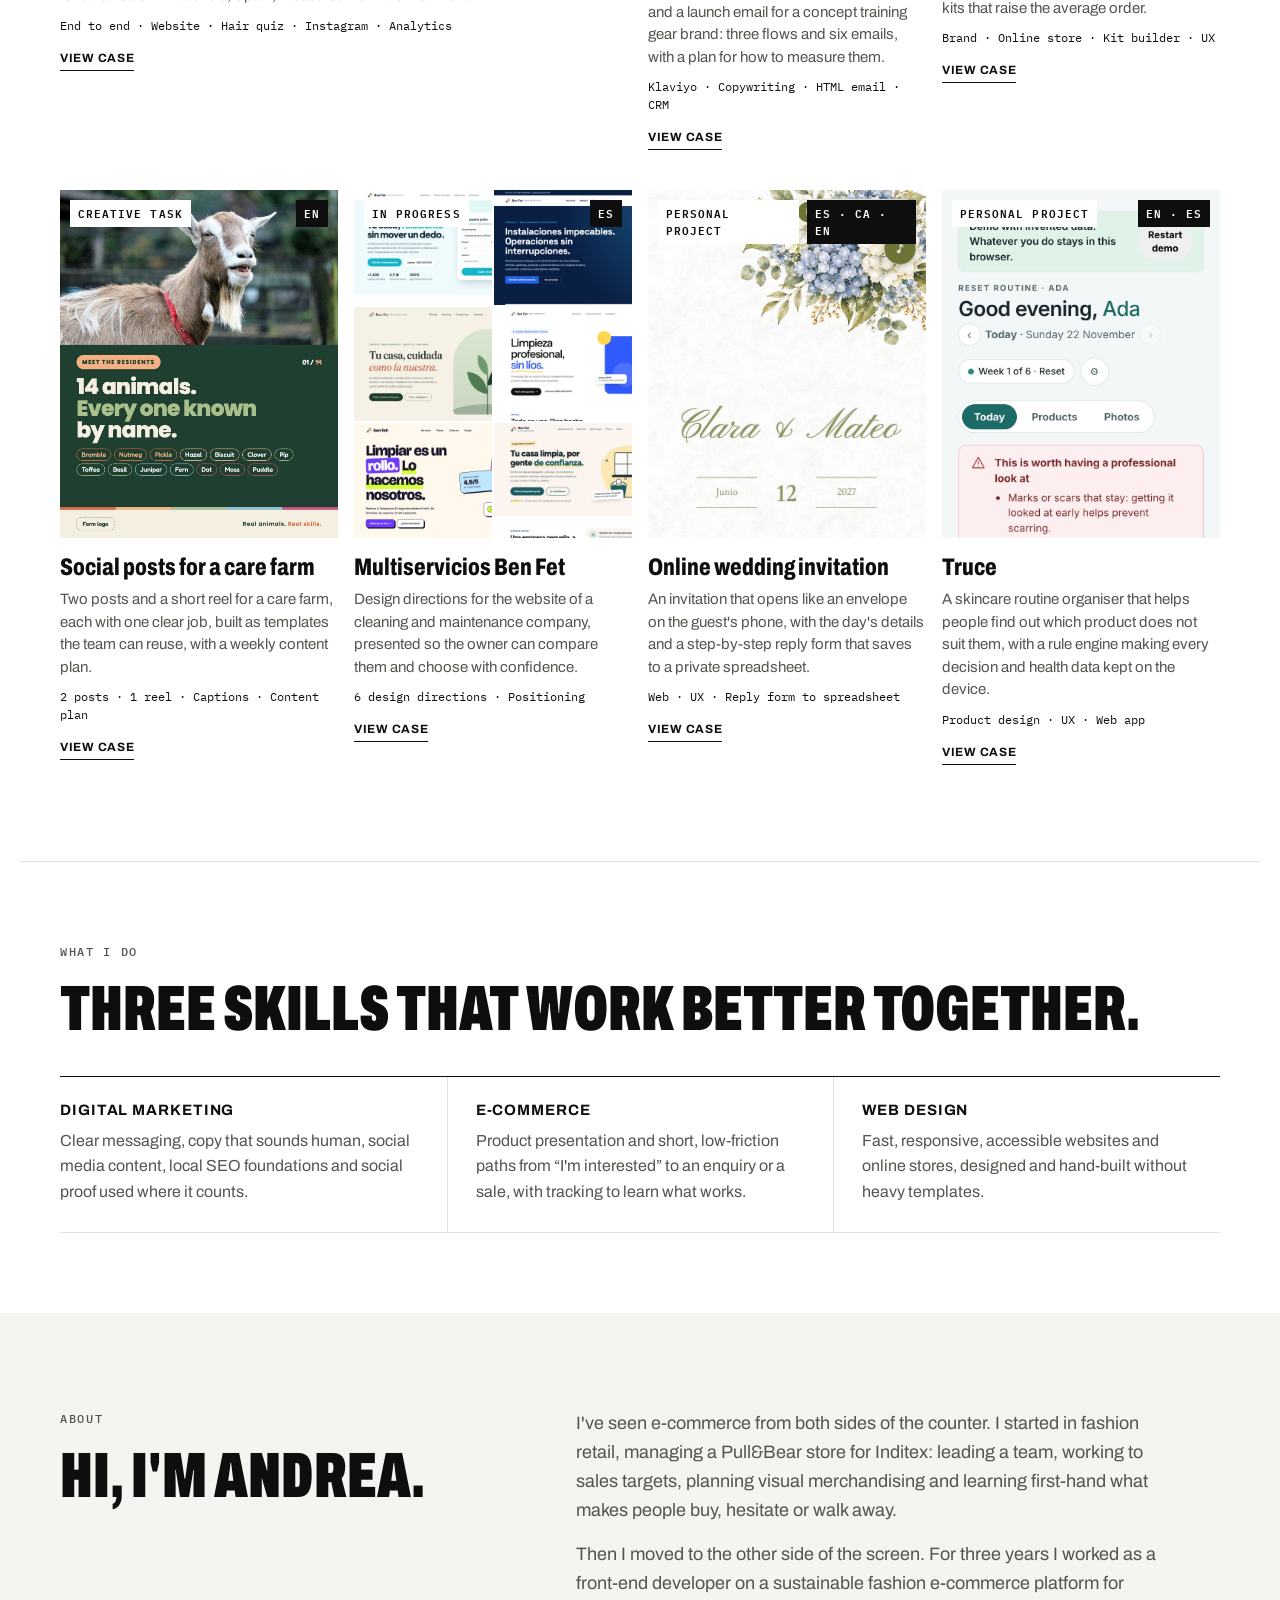
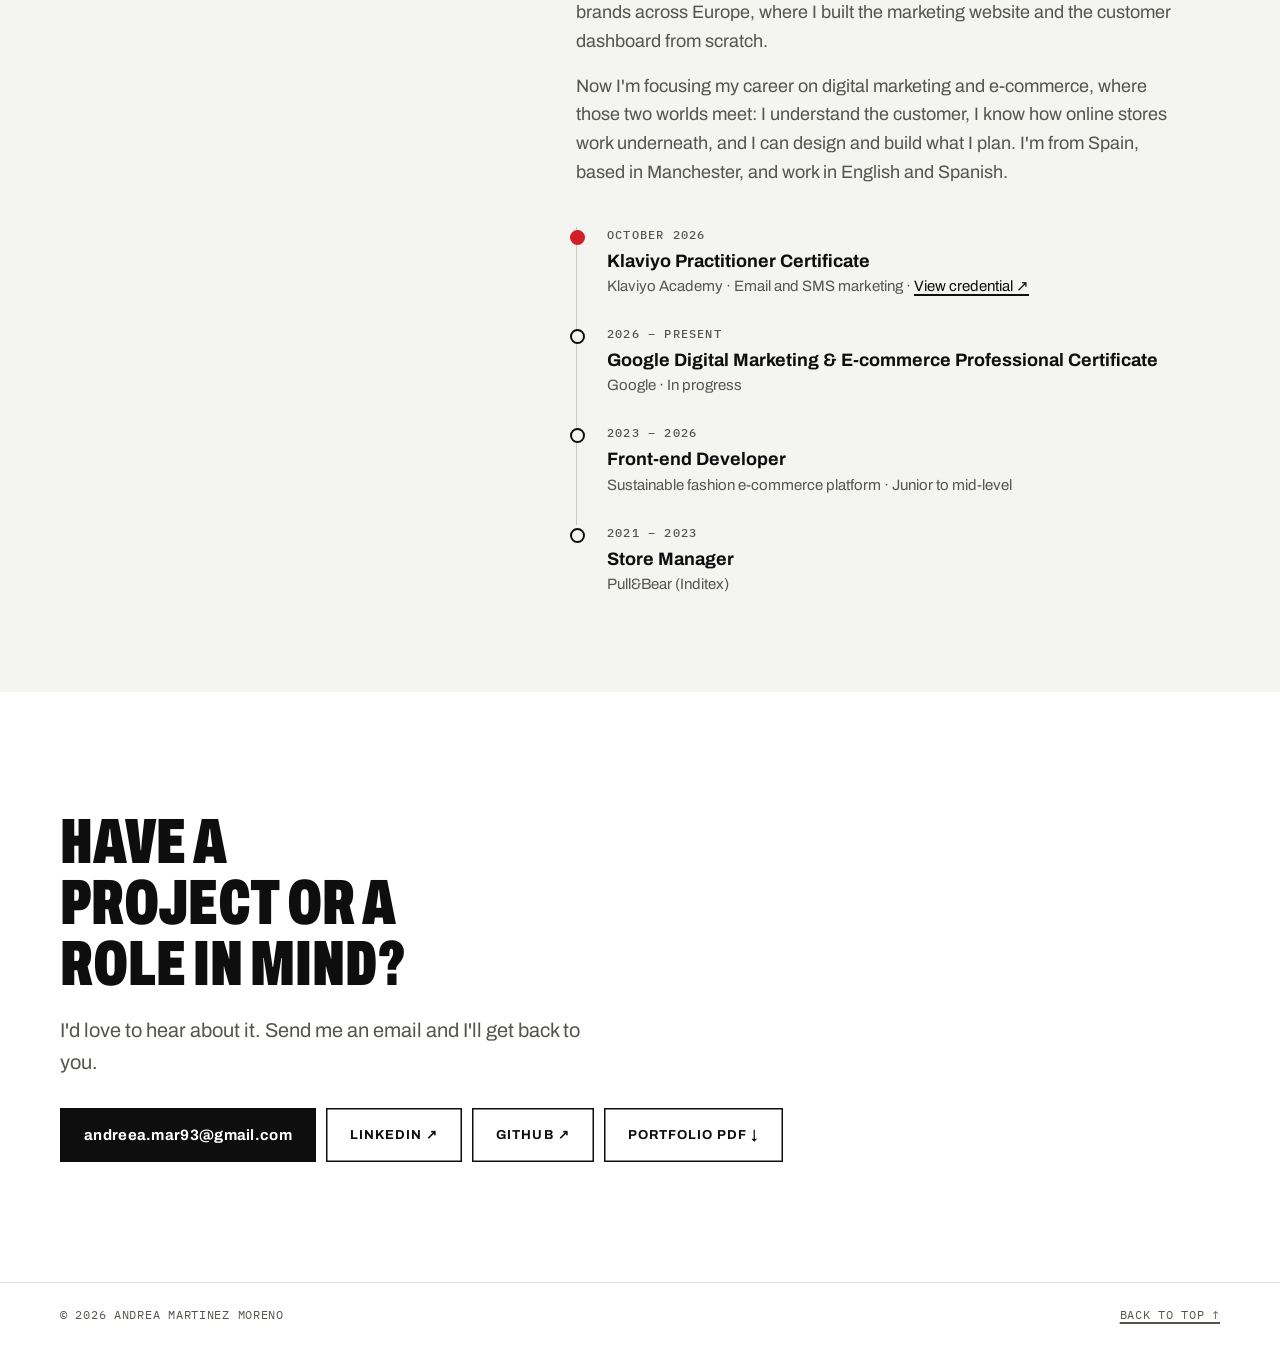
==== commit 2d144156: "Rediseña la web con estilo de tienda online (Escaparate) Fondo blanco, negro y un rojo de rebajas, t" ====
--- a/index.html
+++ b/index.html
@@ -14,13 +14,15 @@
 <meta property="og:image:height" content="630">
 <meta name="twitter:card" content="summary_large_image">
 <link rel="canonical" href="https://andrea-mmo.github.io/portfolio/">
-<link rel="icon" href="data:image/svg+xml,%3Csvg xmlns='http://www.w3.org/2000/svg' viewBox='0 0 64 64'%3E%3Crect width='64' height='64' rx='14' fill='%231F4D3F'/%3E%3Ctext x='32' y='45' font-family='Georgia,serif' font-size='38' fill='%23F6F4EF' text-anchor='middle'%3EA%3C/text%3E%3C/svg%3E">
+<link rel="icon" href="data:image/svg+xml,%3Csvg xmlns='http://www.w3.org/2000/svg' viewBox='0 0 64 64'%3E%3Crect width='64' height='64' rx='14' fill='%230E0E0E'/%3E%3Ctext x='32' y='45' font-family='Arial,sans-serif' font-weight='700' font-size='36' fill='%23FFFFFF' text-anchor='middle'%3EA%3C/text%3E%3C/svg%3E">
 <link rel="preconnect" href="https://fonts.googleapis.com">
 <link rel="preconnect" href="https://fonts.gstatic.com" crossorigin>
-<link href="https://fonts.googleapis.com/css2?family=Instrument+Serif:ital@0;1&family=Inter:wght@400;500;600&display=swap" rel="stylesheet">
+<link href="https://fonts.googleapis.com/css2?family=Archivo:wdth,wght@62..125,400..900&family=IBM+Plex+Mono:wght@400;500;600&display=swap" rel="stylesheet">
 <link rel="stylesheet" href="styles.css">
 </head>
 <body>
+
+<p class="promo-bar"><span class="promo-long">Open to marketing &amp; e&#8209;commerce roles and freelance web projects · Manchester, UK · English &amp; Spanish</span><span class="promo-short">Marketing &amp; e&#8209;commerce · EN / ES</span></p>
 
 <header class="site-header">
   <div class="container topbar">
@@ -37,156 +39,116 @@
 <main id="top">
 
   <section class="container hero">
-    <p class="eyebrow">Digital marketing · E-commerce · Web design</p>
-    <h1>Marketing and e&#8209;commerce, with a <em>hands-on</em> eye for web design.</h1>
-    <p class="lead">I help brands and businesses get found, trusted and chosen online. I plan the strategy, write the copy, run the social media, shape the brand, and design and build the website myself, then measure what works.</p>
-    <div class="actions">
-      <a class="btn btn-primary" href="#work">See my work</a>
-      <a class="btn btn-ghost" href="#contact">Get in touch</a>
-      <a class="btn btn-ghost" href="deck/andrea-martinez-moreno-portfolio.pdf" download>Download PDF</a>
-    </div>
-    <ul class="facts">
-      <li>Based in Manchester, UK</li>
-      <li>English &amp; Spanish</li>
-      <li>Open to marketing &amp; e&#8209;commerce roles and freelance web projects</li>
+    <div class="hero-text">
+      <p class="eyebrow">Digital marketing · E&#8209;commerce · Web design</p>
+      <h1>Marketing that sells. <em>Websites I build myself.</em></h1>
+      <p class="lead">From the shop floor to the online store. I help brands get found, trusted and chosen online: I plan the strategy, write the copy, run the social media, build the website, then measure what works.</p>
+      <div class="actions">
+        <a class="btn btn-primary" href="#work">See my work</a>
+        <a class="btn btn-ghost" href="deck/andrea-martinez-moreno-portfolio.pdf" download>Portfolio PDF ↓</a>
+      </div>
+    </div>
+    <div class="hero-window">
+      <img src="images/embrava-brand.jpg" alt="Embrava brand board: the logo before and after, the symbol, the colour palette and branded products" width="1600" height="1313">
+      <span class="hang-tag" aria-hidden="true"><b>Featured</b> · Embrava · Brand, store &amp; email</span>
+      <a href="work/embrava.html"><span class="visually-hidden">Featured project: Embrava</span></a>
+    </div>
+  </section>
+
+  <section id="work" class="container work">
+    <p class="crumb">Home / Work / All projects</p>
+    <h2>Selected work</h2>
+
+    <div class="shop-bar">
+      <div class="filters" role="group" aria-label="Filter projects by channel" hidden>
+        <button type="button" aria-pressed="true" data-filter="all">All</button>
+        <button type="button" aria-pressed="false" data-filter="web">Web</button>
+        <button type="button" aria-pressed="false" data-filter="email">Email</button>
+        <button type="button" aria-pressed="false" data-filter="social">Social media</button>
+        <button type="button" aria-pressed="false" data-filter="analytics">Analytics</button>
+        <button type="button" aria-pressed="false" data-filter="branding">Branding</button>
+        <button type="button" aria-pressed="false" data-filter="es">In Spanish</button>
+      </div>
+      <p class="shop-count" aria-live="polite">7 projects</p>
+    </div>
+
+    <ul class="products">
+      <li class="product product-featured" data-tags="web social analytics es">
+        <div class="product-shot">
+          <img src="images/moreno-long.jpg" alt="Home page of the Peluquería Moreno website, with WhatsApp, phone and quiz buttons" width="1440" height="2400">
+          <div class="badges"><span class="badge badge-live">Live</span><span class="badge badge-lang">ES</span></div>
+        </div>
+        <h3><a href="work/peluqueria-moreno.html">Peluquería Moreno</a></h3>
+        <p>A website, a hair quiz and an Instagram account that turn local searches into bookings for a hair salon in Valencia, Spain, measured from the first month.</p>
+        <p class="product-meta">End to end · Website · Hair quiz · Instagram · Analytics</p>
+        <span class="product-more" aria-hidden="true">View case</span>
+      </li>
+      <li class="product" data-tags="email analytics">
+        <div class="product-shot">
+          <img src="images/embrava-emails.jpg" alt="Three Embrava emails side by side: welcome, abandoned cart and launch" width="1944" height="1580" loading="lazy" style="object-position: 50% 0">
+          <div class="badges"><span class="badge">Concept</span><span class="badge badge-lang">EN</span></div>
+        </div>
+        <h3><a href="work/embrava.html#email">Embrava: email flows in Klaviyo</a></h3>
+        <p>A welcome flow, an abandoned cart flow and a launch email for a concept training gear brand: three flows and six emails, with a plan for how to measure them.</p>
+        <p class="product-meta">Klaviyo · Copywriting · HTML email · CRM</p>
+        <span class="product-more" aria-hidden="true">View case</span>
+      </li>
+      <li class="product" data-tags="web branding">
+        <div class="product-shot">
+          <img src="images/embrava-m-home.jpg" alt="Embrava online store on a phone: sand gym bag and the headline Strength. Character. Movement." width="780" height="1688" loading="lazy">
+          <div class="badges"><span class="badge">Concept</span><span class="badge badge-lang">EN</span></div>
+        </div>
+        <h3><a href="work/embrava.html">Embrava</a></h3>
+        <p>A brand and online store for a training gear brand, built around choosing colours and kits that raise the average order.</p>
+        <p class="product-meta">Brand · Online store · Kit builder · UX</p>
+        <span class="product-more" aria-hidden="true">View case</span>
+      </li>
+      <li class="product" data-tags="social">
+        <div class="product-shot">
+          <img src="images/carefarm-post1.jpg" alt="Social post for a care farm: a goat and the headline 14 animals. Every one known by name." width="1080" height="1350" loading="lazy">
+          <div class="badges"><span class="badge">Creative task</span><span class="badge badge-lang">EN</span></div>
+        </div>
+        <h3><a href="work/care-farm-social.html">Social posts for a care farm</a></h3>
+        <p>Two posts and a short reel for a care farm, each with one clear job, built as templates the team can reuse, with a weekly content plan.</p>
+        <p class="product-meta">2 posts · 1 reel · Captions · Content plan</p>
+        <span class="product-more" aria-hidden="true">View case</span>
+      </li>
+      <li class="product" data-tags="web es">
+        <div class="product-shot product-mosaic" role="img" aria-label="The six design concepts for Multiservicios Ben Fet side by side, each with its own colours and layout">
+          <img src="images/benfet-01-fresco.jpg" alt="" width="960" height="600" loading="lazy">
+          <img src="images/benfet-02-corporativo.jpg" alt="" width="960" height="600" loading="lazy">
+          <img src="images/benfet-03-calido.jpg" alt="" width="960" height="600" loading="lazy">
+          <img src="images/benfet-04-minimal.jpg" alt="" width="960" height="600" loading="lazy">
+          <img src="images/benfet-05-vibrante.jpg" alt="" width="960" height="600" loading="lazy">
+          <img src="images/benfet-06-local.jpg" alt="" width="960" height="600" loading="lazy">
+          <div class="badges"><span class="badge">In progress</span><span class="badge badge-lang">ES</span></div>
+        </div>
+        <h3><a href="work/ben-fet.html">Multiservicios Ben Fet</a></h3>
+        <p>Design directions for the website of a cleaning and maintenance company, presented so the owner can compare them and choose with confidence.</p>
+        <p class="product-meta">6 design directions · Positioning</p>
+        <span class="product-more" aria-hidden="true">View case</span>
+      </li>
+      <li class="product" data-tags="web es">
+        <div class="product-shot">
+          <img src="images/boda-2-portada.jpg" alt="Cover of a wedding invitation website on a phone, with hydrangeas" width="642" height="1390" loading="lazy">
+          <div class="badges"><span class="badge">Personal project</span><span class="badge badge-lang">ES · CA · EN</span></div>
+        </div>
+        <h3><a href="work/wedding-invitation.html">Online wedding invitation</a></h3>
+        <p>An invitation that opens like an envelope on the guest's phone, with the day's details and a step-by-step reply form that saves to a private spreadsheet.</p>
+        <p class="product-meta">Web · UX · Reply form to spreadsheet</p>
+        <span class="product-more" aria-hidden="true">View case</span>
+      </li>
+      <li class="product" data-tags="web es">
+        <div class="product-shot">
+          <img src="images/truce-1-today.jpg" alt="Truce app on a phone: today's skincare routine with a safety alert" width="750" height="1624" loading="lazy">
+          <div class="badges"><span class="badge">Personal project</span><span class="badge badge-lang">EN · ES</span></div>
+        </div>
+        <h3><a href="work/truce.html">Truce</a></h3>
+        <p>A skincare routine organiser that helps people find out which product does not suit them, with a rule engine making every decision and health data kept on the device.</p>
+        <p class="product-meta">Product design · UX · Web app</p>
+        <span class="product-more" aria-hidden="true">View case</span>
+      </li>
     </ul>
-  </section>
-
-  <section id="work" class="band">
-    <div class="container">
-      <p class="eyebrow">Selected work</p>
-      <h2>Recent projects</h2>
-
-      <ul class="projects">
-        <li class="project">
-          <div class="project-shot">
-            <img src="images/moreno-long.jpg" alt="Home page of the Peluquería Moreno website, with WhatsApp, phone and quiz buttons" width="1440" height="2400">
-          </div>
-          <div class="project-body">
-            <span class="status status-live">Live</span>
-            <h3><a href="work/peluqueria-moreno.html">Peluquería Moreno</a></h3>
-            <p>A website, a hair quiz and an Instagram account that turn local searches into bookings for a hair salon in Valencia, Spain, measured from the first month.</p>
-            <p class="project-role">End to end · 2026</p>
-            <ul class="tags">
-              <li>Web design</li>
-              <li>Marketing strategy</li>
-              <li>Social media</li>
-              <li>Analytics</li>
-            </ul>
-            <span class="project-more" aria-hidden="true">Read case study →</span>
-          </div>
-        </li>
-        <li class="project">
-          <div class="project-shot">
-            <img src="images/embrava-emails.jpg" alt="Three Embrava emails side by side: welcome, abandoned cart and launch" width="1944" height="1580" loading="lazy">
-          </div>
-          <div class="project-body">
-            <span class="status">Concept</span>
-            <h3><a href="work/embrava.html#email">Embrava: email flows in Klaviyo</a></h3>
-            <p>A welcome flow, an abandoned cart flow and a launch email for a concept training gear brand: three flows and six emails, with a plan for how to measure them.</p>
-            <p class="project-role">Email strategy, copywriting and HTML email · 2026</p>
-            <ul class="tags">
-              <li>Email marketing</li>
-              <li>Klaviyo</li>
-              <li>Copywriting</li>
-              <li>CRM</li>
-            </ul>
-            <span class="project-more" aria-hidden="true">Read case study →</span>
-          </div>
-        </li>
-        <li class="project">
-          <div class="project-shot">
-            <img src="images/embrava-home.jpg" alt="Home page of the Embrava online store, with a sand gym bag and the headline Strength. Character. Movement." width="1440" height="900" loading="lazy">
-          </div>
-          <div class="project-body">
-            <span class="status">Concept</span>
-            <h3><a href="work/embrava.html">Embrava</a></h3>
-            <p>A brand and online store for a training gear brand, built around choosing colours and kits that raise the average order.</p>
-            <p class="project-role">Concept, brand, design and build · 2026</p>
-            <ul class="tags">
-              <li>Branding</li>
-              <li>E-commerce</li>
-              <li>Web design</li>
-              <li>UX</li>
-            </ul>
-            <span class="project-more" aria-hidden="true">Read case study →</span>
-          </div>
-        </li>
-        <li class="project">
-          <div class="project-shot">
-            <img src="images/carefarm-card.jpg" style="object-position:center" alt="Two social media posts and a reel for a care farm: a goat with the names of 14 animals, and four photos answering What did you do today?" width="1440" height="900" loading="lazy">
-          </div>
-          <div class="project-body">
-            <span class="status">Creative task</span>
-            <h3><a href="work/care-farm-social.html">Social posts for a care farm</a></h3>
-            <p>Two posts and a short reel for a care farm, each with one clear job, built as templates the team can reuse, with a weekly content plan.</p>
-            <p class="project-role">Social media content, captions and reel · 2026</p>
-            <ul class="tags">
-              <li>Social media</li>
-              <li>Content design</li>
-              <li>Copywriting</li>
-              <li>Video</li>
-            </ul>
-            <span class="project-more" aria-hidden="true">Read case study →</span>
-          </div>
-        </li>
-        <li class="project">
-          <div class="project-shot project-mosaic" role="img" aria-label="The six design concepts for Multiservicios Ben Fet side by side, each with its own colours and layout">
-            <img src="images/benfet-01-fresco.jpg" alt="" width="960" height="600" loading="lazy">
-            <img src="images/benfet-02-corporativo.jpg" alt="" width="960" height="600" loading="lazy">
-            <img src="images/benfet-03-calido.jpg" alt="" width="960" height="600" loading="lazy">
-            <img src="images/benfet-04-minimal.jpg" alt="" width="960" height="600" loading="lazy">
-            <img src="images/benfet-05-vibrante.jpg" alt="" width="960" height="600" loading="lazy">
-            <img src="images/benfet-06-local.jpg" alt="" width="960" height="600" loading="lazy">
-          </div>
-          <div class="project-body">
-            <span class="status">In progress</span>
-            <h3><a href="work/ben-fet.html">Multiservicios Ben Fet</a></h3>
-            <p>Design directions for the website of a cleaning and maintenance company, presented so the owner can compare them and choose with confidence.</p>
-            <p class="project-role">Concept and design · 2026</p>
-            <ul class="tags">
-              <li>Web design</li>
-              <li>Positioning</li>
-            </ul>
-            <span class="project-more" aria-hidden="true">Read case study →</span>
-          </div>
-        </li>
-        <li class="project">
-          <div class="project-shot">
-            <img src="images/boda-card.jpg" alt="Three phone screens of a wedding invitation website: a sealed green envelope, a cover with hydrangeas and the where-and-when section" width="1440" height="900" loading="lazy">
-          </div>
-          <div class="project-body">
-            <span class="status">Personal project</span>
-            <h3><a href="work/wedding-invitation.html">Online wedding invitation</a></h3>
-            <p>An invitation that opens like an envelope on the guest's phone, with the day's details and a step-by-step reply form that saves to a private spreadsheet.</p>
-            <p class="project-role">Concept, design and build · 2026</p>
-            <ul class="tags">
-              <li>Web design</li>
-              <li>UX</li>
-              <li>Forms</li>
-            </ul>
-            <span class="project-more" aria-hidden="true">Read case study →</span>
-          </div>
-        </li>
-        <li class="project">
-          <div class="project-shot">
-            <img src="images/truce-card.jpg" alt="Three phone screens of the Truce app: today's routine with a safety alert, the product analysis and the reset proposal" width="1440" height="900" loading="lazy">
-          </div>
-          <div class="project-body">
-            <span class="status">Personal project</span>
-            <h3><a href="work/truce.html">Truce</a></h3>
-            <p>A skincare routine organiser that helps people find out which product does not suit them, with a rule engine making every decision and health data kept on the device.</p>
-            <p class="project-role">Concept, product design and build · 2026</p>
-            <ul class="tags">
-              <li>Product design</li>
-              <li>UX</li>
-              <li>Web app</li>
-            </ul>
-            <span class="project-more" aria-hidden="true">Read case study →</span>
-          </div>
-        </li>
-      </ul>
-    </div>
   </section>
 
   <section id="services" class="container services">
@@ -248,7 +210,7 @@
     <h2>Have a project or a role in mind?</h2>
     <p class="lead">I'd love to hear about it. Send me an email and I'll get back to you.</p>
     <div class="actions">
-      <a class="btn btn-primary" href="mailto:andreea.mar93@gmail.com">andreea.mar93@gmail.com</a>
+      <a class="btn btn-primary btn-email" href="mailto:andreea.mar93@gmail.com">andreea.mar93@gmail.com</a>
       <a class="btn btn-ghost" href="https://www.linkedin.com/in/andrea-martinez-moreno-150273443/" target="_blank" rel="noopener">LinkedIn ↗</a>
       <a class="btn btn-ghost" href="https://github.com/andrea-mmo" target="_blank" rel="noopener">GitHub ↗</a>
       <a class="btn btn-ghost" href="deck/andrea-martinez-moreno-portfolio.pdf" download>Portfolio PDF ↓</a>
@@ -264,5 +226,30 @@
   </div>
 </footer>
 
+<script>
+/* Work filters: show only the projects tagged with the chosen channel */
+(function () {
+  var group = document.querySelector('.filters');
+  if (!group) return;
+  var buttons = group.querySelectorAll('button');
+  var cards = document.querySelectorAll('.product');
+  var count = document.querySelector('.shop-count');
+  group.hidden = false;
+  group.addEventListener('click', function (e) {
+    var btn = e.target.closest('button');
+    if (!btn) return;
+    var f = btn.getAttribute('data-filter');
+    var shown = 0;
+    buttons.forEach(function (b) { b.setAttribute('aria-pressed', b === btn ? 'true' : 'false'); });
+    cards.forEach(function (c) {
+      var match = f === 'all' || c.getAttribute('data-tags').split(' ').indexOf(f) !== -1;
+      c.hidden = !match;
+      if (match) shown++;
+    });
+    count.textContent = shown + (shown === 1 ? ' project' : ' projects');
+  });
+})();
+</script>
+
 </body>
 </html>
--- a/styles.css
+++ b/styles.css
@@ -1,13 +1,17 @@
+/* Shop-window look: white floor, black type, one sale red.
+   Condensed Archivo for display, regular Archivo for text,
+   IBM Plex Mono for labels, tags and small print. */
 :root {
-  --bg: #F6F4EF;
-  --surface: #FFFFFF;
-  --band: #ECE8DF;
-  --ink: #17191C;
-  --ink-soft: #4A4E55;
-  --line: #D9D4C8;
-  --accent: #1F4D3F;
-  --accent-dark: #163A2F;
-  --accent-soft: #DCE8E2;
+  --bg: #FFFFFF;
+  --surface: #F4F4F1;
+  --band: #F4F4F1;
+  --ink: #0E0E0E;
+  --ink-soft: #55554F;
+  --line: #E2E2DD;
+  --accent: #D21F27;
+  --accent-dark: #A8141B;
+  --f-text: "Archivo", "Helvetica Neue", Arial, sans-serif;
+  --f-mono: "IBM Plex Mono", ui-monospace, Menlo, monospace;
 }
 
 * {
@@ -21,9 +25,9 @@
 
 body {
   margin: 0;
-  font-family: "Inter", system-ui, sans-serif;
+  font-family: var(--f-text);
   font-size: 17px;
-  line-height: 1.65;
+  line-height: 1.6;
   color: var(--ink);
   background: var(--bg);
   -webkit-font-smoothing: antialiased;
@@ -38,47 +42,54 @@
   list-style: none;
 }
 
+/* Display type: condensed and heavy */
 h1, h2, .logo {
-  font-family: "Instrument Serif", Georgia, serif;
-  font-weight: 400;
-  letter-spacing: -0.01em;
+  font-family: var(--f-text);
+  font-stretch: 62%;
+  font-weight: 900;
+  text-transform: uppercase;
+  letter-spacing: 0;
+  text-wrap: balance;
 }
 
 h1 {
-  font-size: clamp(40px, 7vw, 76px);
-  line-height: 1.04;
-  max-width: 18ch;
+  font-size: clamp(48px, 8vw, 96px);
+  line-height: 0.9;
+  max-width: 16ch;
 }
 
 h1 em {
+  font-style: normal;
   color: var(--accent);
 }
 
 h2 {
-  font-size: clamp(32px, 4.6vw, 52px);
-  line-height: 1.1;
+  font-size: clamp(38px, 5.4vw, 64px);
+  line-height: 0.95;
 }
 
 h3 {
   font-size: 20px;
-  font-weight: 600;
-  line-height: 1.3;
+  font-weight: 700;
+  line-height: 1.25;
 }
 
 h4 {
   font-size: 17px;
-  font-weight: 600;
+  font-weight: 700;
 }
 
 a {
+  color: var(--ink);
+  text-decoration-thickness: 1.5px;
+  text-underline-offset: 3px;
+}
+
+a:hover {
   color: var(--accent);
 }
 
-a:hover {
-  color: var(--accent-dark);
-}
-
-a:focus-visible, .browser-view:focus-visible {
+a:focus-visible, button:focus-visible, .browser-view:focus-visible {
   outline: 3px solid var(--accent);
   outline-offset: 3px;
 }
@@ -90,25 +101,44 @@
 }
 
 .container {
-  max-width: 1120px;
+  max-width: 1240px;
   margin: 0 auto;
-  padding-left: 24px;
-  padding-right: 24px;
+  padding-left: 20px;
+  padding-right: 20px;
 }
 
 .eyebrow {
-  font-size: 13px;
-  font-weight: 600;
+  font-family: var(--f-mono);
+  font-size: 12px;
+  font-weight: 500;
   letter-spacing: 0.14em;
   text-transform: uppercase;
-  color: var(--accent);
-  margin-bottom: 20px;
+  color: var(--ink-soft);
+  margin-bottom: 18px;
 }
 
 .lead {
-  font-size: clamp(18px, 2vw, 21px);
-  color: var(--ink-soft);
-  max-width: 58ch;
+  font-size: clamp(18px, 2vw, 20px);
+  color: var(--ink-soft);
+  max-width: 50ch;
+}
+
+/* Announcement bar above the header */
+.promo-bar {
+  background: var(--ink);
+  color: #FFFFFF;
+  text-align: center;
+  font-family: var(--f-mono);
+  font-size: 11px;
+  font-weight: 500;
+  line-height: 1.4;
+  letter-spacing: 0.14em;
+  text-transform: uppercase;
+  padding: 10px 16px;
+}
+
+.promo-bar .promo-long {
+  display: none;
 }
 
 /* Header */
@@ -116,7 +146,7 @@
   position: sticky;
   top: 0;
   z-index: 10;
-  background: rgba(246, 244, 239, 0.92);
+  background: rgba(255, 255, 255, 0.94);
   backdrop-filter: blur(8px);
   border-bottom: 1px solid var(--line);
 }
@@ -133,17 +163,24 @@
 
 .logo {
   font-size: 24px;
+  line-height: 1;
   color: var(--ink);
   text-decoration: none;
+}
+
+.logo:hover {
+  color: var(--ink);
 }
 
 .nav {
   display: flex;
   flex-wrap: wrap;
   align-items: center;
-  gap: 4px 22px;
-  font-size: 15px;
-  font-weight: 500;
+  gap: 4px 26px;
+  font-size: 13px;
+  font-weight: 600;
+  letter-spacing: 0.06em;
+  text-transform: uppercase;
 }
 
 .nav a {
@@ -157,698 +194,398 @@
 }
 
 .nav .nav-cta {
-  padding: 8px 16px;
+  padding: 7px 16px;
   border-radius: 999px;
+  box-shadow: inset 0 0 0 1.5px var(--ink);
+}
+
+.nav .nav-cta:hover {
   background: var(--ink);
-  color: var(--bg);
-}
-
-.nav .nav-cta:hover {
-  background: var(--accent);
-  color: var(--bg);
-}
-
-/* Buttons */
+  color: #FFFFFF;
+}
+
+.nav a[aria-current] {
+  color: var(--accent);
+}
+
+/* Buttons: square, uppercase, like a shop's checkout buttons */
 .btn {
   display: inline-flex;
   align-items: center;
-  padding: 14px 24px;
-  border-radius: 999px;
-  border: 1.5px solid transparent;
-  font-weight: 600;
-  font-size: 16px;
+  padding: 15px 24px;
+  border: 0;
+  font-family: var(--f-text);
+  font-weight: 700;
+  font-size: 13px;
+  letter-spacing: 0.08em;
+  text-transform: uppercase;
   text-decoration: none;
-  transition: background 0.15s, color 0.15s, border-color 0.15s;
+  transition: background 0.15s, color 0.15s, box-shadow 0.15s;
 }
 
 .btn-primary {
+  background: var(--ink);
+  color: #FFFFFF;
+}
+
+.btn-primary:hover {
   background: var(--accent);
   color: #FFFFFF;
 }
 
-.btn-primary:hover {
-  background: var(--accent-dark);
-  color: #FFFFFF;
-}
-
 .btn-ghost {
-  border-color: var(--ink);
+  box-shadow: inset 0 0 0 1.5px var(--ink);
   color: var(--ink);
 }
 
 .btn-ghost:hover {
   background: var(--ink);
-  color: var(--bg);
+  color: #FFFFFF;
 }
 
 .actions {
   display: flex;
   flex-wrap: wrap;
-  gap: 12px;
-  margin-top: 32px;
-}
-
-/* Hero */
+  gap: 10px;
+  margin-top: 30px;
+}
+
+/* Hang tag: a label with a punched hole, used on the hero image */
+.hang-tag {
+  position: absolute;
+  left: 20px;
+  bottom: 20px;
+  padding: 9px 14px 9px 24px;
+  background: #FFFFFF;
+  color: var(--ink);
+  font-family: var(--f-mono);
+  font-size: 11px;
+  font-weight: 600;
+  line-height: 1.3;
+  letter-spacing: 0.08em;
+  text-transform: uppercase;
+  clip-path: polygon(11px 0, 100% 0, 100% 100%, 11px 100%, 0 50%);
+}
+
+.hang-tag::before {
+  content: "";
+  position: absolute;
+  left: 10px;
+  top: 50%;
+  width: 5px;
+  height: 5px;
+  margin-top: -2.5px;
+  border-radius: 50%;
+  background: var(--surface);
+}
+
+.hang-tag b {
+  color: var(--accent);
+}
+
+/* Home hero: headline on the left, a featured project like a shop window on the right */
 .hero {
-  padding-top: clamp(56px, 10vw, 120px);
-  padding-bottom: clamp(56px, 9vw, 104px);
+  display: grid;
+  border-bottom: 1px solid var(--line);
+}
+
+.hero-text {
+  display: flex;
+  flex-direction: column;
+  justify-content: flex-end;
+  padding-top: clamp(40px, 7vw, 88px);
+  padding-bottom: clamp(36px, 5vw, 56px);
 }
 
 .hero .lead {
-  margin-top: 28px;
-}
-
-.facts {
-  display: flex;
-  flex-wrap: wrap;
-  gap: 8px 28px;
-  margin-top: 44px;
-  padding-top: 20px;
-  border-top: 1px solid var(--line);
-  font-size: 15px;
-  color: var(--ink-soft);
-}
-
-.facts li::before {
-  content: "";
-  display: inline-block;
-  width: 7px;
-  height: 7px;
-  margin-right: 10px;
-  border-radius: 50%;
-  background: var(--accent);
-  vertical-align: middle;
-}
-
-/* Sections */
-.band {
-  background: var(--band);
-  padding: clamp(56px, 9vw, 104px) 0;
-}
-
-.case-head {
-  display: grid;
-  gap: 16px;
-}
-
-.case-sub {
-  font-size: clamp(18px, 2vw, 21px);
-  color: var(--ink-soft);
-  max-width: 52ch;
-}
-
-/* Project facts: a big serif answer with a small note under it */
-.meta {
-  display: grid;
-  grid-template-columns: repeat(2, 1fr);
-  gap: 28px 24px;
-  margin-top: 36px;
-  padding: 28px 0;
-  border-top: 1px solid var(--line);
-  border-bottom: 1px solid var(--line);
-}
-
-.meta dt {
-  font-size: 12px;
-  font-weight: 600;
-  letter-spacing: 0.12em;
-  text-transform: uppercase;
-  color: var(--accent);
-  margin-bottom: 6px;
-}
-
-.meta dd {
-  font-family: "Instrument Serif", Georgia, serif;
-  font-size: 28px;
-  line-height: 1.15;
-}
-
-.meta dd span {
-  display: block;
-  margin-top: 6px;
-  font-family: "Inter", system-ui, sans-serif;
-  font-size: 14px;
-  line-height: 1.45;
-  color: var(--ink-soft);
-}
-
-/* Screenshots */
-.showcase {
-  display: grid;
-  gap: 32px;
-  margin-top: 40px;
-  align-items: end;
-}
-
-figcaption {
-  margin-top: 12px;
-  font-size: 14px;
-  color: var(--ink-soft);
-}
-
-.browser-bar {
-  display: flex;
-  align-items: center;
-  gap: 7px;
-  padding: 11px 14px;
-  background: #2A2D31;
-  border-radius: 12px 12px 0 0;
-}
-
-.browser-bar span {
-  width: 10px;
-  height: 10px;
-  border-radius: 50%;
-  background: #5B6068;
-}
-
-.browser-url {
-  flex: 1;
-  min-width: 0;
-  margin-left: 10px;
-  padding: 4px 12px;
-  border-radius: 6px;
-  background: #3A3E44;
-  color: #C9CDD3;
-  font-size: 12px;
-  white-space: nowrap;
+  margin-top: 24px;
+}
+
+.hero-window {
+  position: relative;
+  min-height: 320px;
+  background: #292522;
   overflow: hidden;
-  text-overflow: ellipsis;
-}
-
-.browser-view {
-  aspect-ratio: 16 / 10.5;
-  overflow-y: auto;
-  background: var(--surface);
-  border: 1px solid #2A2D31;
-  border-top: 0;
-  border-radius: 0 0 12px 12px;
-  box-shadow: 0 24px 48px -24px rgba(23, 25, 28, 0.35);
-}
-
-.browser-view img {
-  width: 100%;
-}
-
-.phone {
-  justify-self: center;
-  width: min(250px, 70%);
-  text-align: center;
-}
-
-.phone-view {
-  padding: 8px;
-  background: #2A2D31;
-  border-radius: 34px;
-  box-shadow: 0 24px 48px -24px rgba(23, 25, 28, 0.45);
-}
-
-.phone-view img {
-  border-radius: 27px;
-}
-
-.case-links {
-  display: flex;
-  flex-wrap: wrap;
-  gap: 12px;
-  margin-top: 36px;
-}
-
-/* Case study text */
-.story {
-  display: grid;
-  gap: 36px;
-  margin-top: 64px;
-}
-
-.story h3, .decisions-title {
-  font-family: "Instrument Serif", Georgia, serif;
-  font-weight: 400;
-  font-size: 30px;
-  margin-bottom: 14px;
-}
-
-.story p {
-  color: var(--ink-soft);
-}
-
-.story p + p {
-  margin-top: 14px;
-}
-
-.decisions-title {
-  margin-top: 64px;
-  margin-bottom: 24px;
-}
-
-.decisions {
-  display: grid;
-  gap: 16px;
-  counter-reset: decision;
-}
-
-.decisions li {
-  counter-increment: decision;
-  padding: 26px 24px;
-  background: var(--surface);
-  border-radius: 16px;
-}
-
-.decisions li::before {
-  content: counter(decision, decimal-leading-zero);
-  display: block;
-  margin-bottom: 10px;
-  font-family: "Instrument Serif", Georgia, serif;
-  font-size: 26px;
-  line-height: 1;
-  color: var(--accent);
-}
-
-.decisions p {
-  margin-top: 8px;
-  font-size: 16px;
-  color: var(--ink-soft);
-}
-
-/* Quiz spotlight */
-.quiz-feature, .beyond {
-  margin-top: 72px;
-  padding-top: 56px;
-  border-top: 1px solid var(--line);
-}
-
-.quiz-intro p:last-child {
-  max-width: 62ch;
-  color: var(--ink-soft);
-}
-
-.quiz-intro + .quiz-intro {
-  margin-top: 48px;
-}
-
-.quiz-intro .decisions-title {
-  margin-top: 0;
-  margin-bottom: 14px;
-  max-width: 34ch;
-  line-height: 1.15;
-}
-
-/* Swipeable row on phones, three across from tablet up */
-.phones {
-  display: flex;
-  gap: 20px;
-  margin: 36px -24px 0;
-  padding: 0 24px 28px;
-  overflow-x: auto;
-  scroll-snap-type: x mandatory;
-}
-
-.phones li {
-  flex: 0 0 210px;
-  scroll-snap-align: center;
-  text-align: center;
-}
-
-.phones span {
-  display: block;
-  margin-top: 14px;
-  font-size: 14px;
-  font-weight: 500;
-  color: var(--ink-soft);
-}
-
-.quiz-points {
-  display: grid;
-  gap: 24px 40px;
-  margin-top: 24px;
-}
-
-.beyond .quiz-points {
-  margin-top: 32px;
-}
-
-.quiz-points li {
-  padding-left: 18px;
-  border-left: 2px solid var(--accent);
-}
-
-.quiz-points p {
-  margin-top: 6px;
-  font-size: 16px;
-  color: var(--ink-soft);
-}
-
-.tools {
-  display: flex;
-  flex-wrap: wrap;
-  align-items: center;
-  gap: 12px 20px;
-  margin-top: 48px;
-}
-
-.tools-label {
-  font-size: 12px;
-  font-weight: 600;
-  letter-spacing: 0.12em;
-  text-transform: uppercase;
-  color: var(--ink-soft);
-}
-
-.tools ul {
-  display: flex;
-  flex-wrap: wrap;
-  gap: 8px;
-}
-
-.tools li {
-  padding: 6px 14px;
-  border-radius: 999px;
-  background: var(--accent-soft);
-  color: var(--accent-dark);
-  font-size: 14px;
-  font-weight: 500;
-}
-
-/* A follow-up list that continues the story above it, with no divider */
-.beyond-plain {
-  margin-top: 56px;
-  padding-top: 0;
-  border-top: 0;
-}
-
-/* Home: one row per project, linking to its case study page */
-.projects {
-  display: grid;
-  gap: 24px;
-  margin-top: 40px;
-}
-
-.project {
-  position: relative;
-  display: grid;
-  background: var(--surface);
-  border-radius: 20px;
-  overflow: hidden;
-  transition: transform 0.2s, box-shadow 0.2s;
-}
-
-.project:hover {
-  transform: translateY(-4px);
-  box-shadow: 0 24px 48px -32px rgba(23, 25, 28, 0.35);
-}
-
-.project-shot {
-  position: relative;
-  aspect-ratio: 16 / 10;
-  overflow: hidden;
-  border-bottom: 1px solid var(--line);
-}
-
-.project-shot img {
+}
+
+.hero-window img {
   position: absolute;
   inset: 0;
   width: 100%;
   height: 100%;
   object-fit: cover;
-  object-position: top left;
-}
-
-/* Several screenshots in one cover: two across, edge to edge, split by thin lines */
-.project-mosaic {
-  display: grid;
-  grid-template-columns: repeat(2, 1fr);
-  gap: 1px;
-  aspect-ratio: auto;
-  background: var(--line);
-}
-
-.project-mosaic img {
-  position: static;
-  height: auto;
-  object-position: left center;
-}
-
-.project-body {
+  object-position: 50% 50%;
+  transition: transform 0.6s ease;
+}
+
+.hero-window:hover img {
+  transform: scale(1.03);
+}
+
+.hero-window a::after {
+  content: "";
+  position: absolute;
+  inset: 0;
+}
+
+/* Shop bar: breadcrumb, filters and count above the work grid */
+.work {
+  padding-top: clamp(48px, 7vw, 80px);
+  padding-bottom: clamp(56px, 8vw, 96px);
+}
+
+.crumb {
+  font-family: var(--f-mono);
+  font-size: 12px;
+  letter-spacing: 0.12em;
+  text-transform: uppercase;
+  color: var(--ink-soft);
+  margin-bottom: 14px;
+}
+
+.shop-bar {
+  display: flex;
+  flex-wrap: wrap;
+  align-items: center;
+  justify-content: space-between;
+  gap: 14px 24px;
+  margin-top: 28px;
+  padding: 16px 0;
+  border-top: 1px solid var(--line);
+  border-bottom: 1px solid var(--line);
+}
+
+.filters {
+  display: flex;
+  flex-wrap: wrap;
+  gap: 8px;
+  border: 0;
+  margin: 0;
+  padding: 0;
+}
+
+.filters button {
+  font-family: var(--f-text);
+  font-size: 13px;
+  font-weight: 600;
+  color: var(--ink);
+  background: transparent;
+  border: 1px solid #CFCFC9;
+  border-radius: 999px;
+  padding: 7px 14px;
+  cursor: pointer;
+}
+
+.filters button:hover {
+  border-color: var(--ink);
+}
+
+.filters button[aria-pressed="true"] {
+  background: var(--ink);
+  border-color: var(--ink);
+  color: #FFFFFF;
+}
+
+.shop-count {
+  font-family: var(--f-mono);
+  font-size: 12px;
+  letter-spacing: 0.1em;
+  text-transform: uppercase;
+  color: var(--ink-soft);
+}
+
+/* Work grid: one product card per project */
+.products {
+  display: grid;
+  gap: 40px 16px;
+  margin-top: 28px;
+}
+
+.product {
+  position: relative;
   display: flex;
   flex-direction: column;
   align-items: flex-start;
-  padding: 28px 24px 32px;
-}
-
-.project h3 {
-  margin-top: 14px;
-  font-family: "Instrument Serif", Georgia, serif;
-  font-weight: 400;
-  font-size: clamp(30px, 3.4vw, 40px);
+}
+
+.product-shot {
+  position: relative;
+  width: 100%;
+  aspect-ratio: 4 / 5;
+  background: var(--surface);
+  overflow: hidden;
+}
+
+.product-shot img {
+  position: absolute;
+  inset: 0;
+  width: 100%;
+  height: 100%;
+  object-fit: cover;
+  object-position: top center;
+  transition: transform 0.5s ease;
+}
+
+.product:hover .product-shot img {
+  transform: scale(1.04);
+}
+
+/* The live project's cover is a wide desktop screenshot */
+.product-featured .product-shot {
+  aspect-ratio: 16 / 10;
+}
+
+/* Six screenshots in one cover: two across, three down */
+.product-mosaic {
+  display: grid;
+  grid-template-columns: repeat(2, minmax(0, 1fr));
+  grid-template-rows: repeat(3, minmax(0, 1fr));
+  gap: 2px;
+  background: #FFFFFF;
+}
+
+.product-mosaic img {
+  position: static;
+  object-position: left top;
+}
+
+.badges {
+  position: absolute;
+  top: 10px;
+  left: 10px;
+  right: 10px;
+  z-index: 1;
+  display: flex;
+  justify-content: space-between;
+  gap: 8px;
+  pointer-events: none;
+}
+
+.badge {
+  font-family: var(--f-mono);
+  font-size: 10.5px;
+  font-weight: 600;
+  letter-spacing: 0.1em;
+  text-transform: uppercase;
+  padding: 5px 8px;
+  background: #FFFFFF;
+  color: var(--ink);
+}
+
+.badge-live {
+  background: var(--accent);
+  color: #FFFFFF;
+}
+
+.badge-lang {
+  background: var(--ink);
+  color: #FFFFFF;
+}
+
+.product h3 {
+  margin-top: 16px;
+  font-stretch: 75%;
+  font-size: 24px;
+  font-weight: 800;
   line-height: 1.1;
 }
 
-.project h3 a {
+.product h3 a {
   color: var(--ink);
   text-decoration: none;
 }
 
 /* The title link covers the whole card */
-.project h3 a::after {
+.product h3 a::after {
   content: "";
   position: absolute;
   inset: 0;
-  border-radius: 20px;
-}
-
-.project h3 a:focus-visible {
+}
+
+.product h3 a:focus-visible {
   outline: 0;
 }
 
-.project h3 a:focus-visible::after {
+.product h3 a:focus-visible::after {
   outline: 3px solid var(--accent);
-  outline-offset: 3px;
-}
-
-.project p {
-  margin-top: 12px;
-  color: var(--ink-soft);
-}
-
-.project .project-role {
-  font-size: 14px;
-  font-weight: 500;
+  outline-offset: 4px;
+}
+
+.product p {
+  margin-top: 8px;
+  font-size: 15px;
+  line-height: 1.5;
+  color: var(--ink-soft);
+}
+
+.product .product-meta {
+  margin-top: 10px;
+  font-family: var(--f-mono);
+  font-size: 12px;
+  line-height: 1.5;
   color: var(--ink);
 }
 
-.status {
-  display: inline-flex;
-  align-items: center;
-  gap: 8px;
+.product-more {
+  margin-top: 14px;
+  padding-bottom: 2px;
+  border-bottom: 1.5px solid var(--ink);
   font-size: 12px;
-  font-weight: 600;
-  letter-spacing: 0.12em;
-  text-transform: uppercase;
-  color: var(--ink-soft);
-}
-
-.status::before {
-  content: "";
-  width: 8px;
-  height: 8px;
-  border-radius: 50%;
-  border: 2px solid var(--ink-soft);
-}
-
-.status-live {
+  font-weight: 700;
+  letter-spacing: 0.06em;
+  text-transform: uppercase;
+}
+
+.product:hover .product-more {
   color: var(--accent);
-}
-
-.status-live::before {
   border-color: var(--accent);
-  background: var(--accent);
-}
-
-.tags {
-  display: flex;
-  flex-wrap: wrap;
-  gap: 8px;
-  margin-top: 18px;
-}
-
-.tags li {
-  padding: 5px 12px;
-  border-radius: 999px;
-  background: var(--accent-soft);
-  color: var(--accent-dark);
-  font-size: 13px;
-  font-weight: 500;
-}
-
-.project-more {
-  margin-top: 24px;
-  font-weight: 600;
-  color: var(--accent);
-}
-
-.project:hover .project-more {
-  text-decoration: underline;
-}
-
-/* Case study pages */
-.case-page {
-  padding-top: clamp(32px, 5vw, 56px);
-  padding-bottom: clamp(64px, 9vw, 104px);
-}
-
-.back-link {
-  display: inline-block;
-  margin-bottom: clamp(32px, 5vw, 56px);
+}
+
+.no-results {
+  margin-top: 28px;
+  color: var(--ink-soft);
+}
+
+/* What I do: a strip of service columns, like the perks row under a shop's product grid */
+.services {
+  padding-top: clamp(48px, 7vw, 80px);
+  padding-bottom: clamp(48px, 7vw, 80px);
+  border-top: 1px solid var(--line);
+}
+
+.cards {
+  display: grid;
+  margin-top: 36px;
+  border-top: 1px solid var(--ink);
+}
+
+.card {
+  padding: 22px 0 26px;
+  border-bottom: 1px solid var(--line);
+}
+
+.card h3 {
   font-size: 15px;
-  font-weight: 500;
-  text-decoration: none;
-}
-
-.back-link:hover {
-  text-decoration: underline;
-}
-
-/* Section index: a swipeable row on phones, pinned under the header from tablet up */
-.case-toc {
-  display: flex;
-  gap: 8px;
-  margin: 0 -24px;
-  padding: 16px 24px;
-  overflow-x: auto;
-  font-size: 14px;
-  font-weight: 500;
-  white-space: nowrap;
-  scrollbar-width: none;
-}
-
-.case-toc a {
-  padding: 7px 14px;
-  border: 1px solid var(--line);
-  border-radius: 999px;
-  color: var(--ink);
-  text-decoration: none;
-}
-
-.case-toc a:hover {
-  border-color: var(--accent);
-  color: var(--accent);
-}
-
-.case-page .decisions li {
-  border: 1px solid var(--line);
-}
-
-.nav a[aria-current] {
-  color: var(--accent);
-}
-
-.next-project {
-  display: grid;
-  gap: 12px;
-  text-decoration: none;
-}
-
-.next-name {
-  font-family: "Instrument Serif", Georgia, serif;
-  font-size: clamp(32px, 4.6vw, 52px);
-  line-height: 1.1;
-  color: var(--ink);
-}
-
-.next-project:hover .next-name {
-  color: var(--accent);
-}
-
-.next-sub {
-  max-width: 52ch;
-  font-size: clamp(18px, 2vw, 21px);
-  color: var(--ink-soft);
-}
-
-/* Design concepts: one card per proposal, linking to the live page */
-.concepts {
-  display: grid;
-  gap: 32px 24px;
-  margin-top: 40px;
-}
-
-.concepts a {
-  display: block;
-  color: var(--ink);
-  text-decoration: none;
-}
-
-.concepts img {
-  width: 100%;
-  border: 1px solid var(--line);
-  border-radius: 12px;
-  box-shadow: 0 24px 48px -32px rgba(23, 25, 28, 0.35);
-  transition: transform 0.2s;
-}
-
-.concepts a:hover img {
-  transform: translateY(-4px);
-}
-
-.concept-n {
-  display: block;
-  margin-top: 16px;
-  font-size: 12px;
-  font-weight: 600;
-  letter-spacing: 0.12em;
-  text-transform: uppercase;
-  color: var(--accent);
-}
-
-.concepts h4 {
-  margin-top: 2px;
-  font-family: "Instrument Serif", Georgia, serif;
-  font-weight: 400;
-  font-size: 26px;
-  line-height: 1.2;
-}
-
-.concepts p {
-  margin-top: 6px;
+  letter-spacing: 0.06em;
+  text-transform: uppercase;
+}
+
+.card p {
+  margin-top: 8px;
+  color: var(--ink-soft);
   font-size: 16px;
-  color: var(--ink-soft);
-}
-
-/* What I do */
-.services {
-  padding-top: clamp(56px, 9vw, 104px);
-  padding-bottom: clamp(56px, 9vw, 104px);
-}
-
-.cards {
-  display: grid;
-  gap: 16px;
-  margin-top: 40px;
-}
-
-.card {
-  padding: 28px 24px;
-  background: var(--surface);
-  border: 1px solid var(--line);
-  border-radius: 16px;
-}
-
-.card p {
-  margin-top: 10px;
-  color: var(--ink-soft);
-  font-size: 16px;
+}
+
+/* Sections */
+.band {
+  background: var(--band);
+  padding: clamp(56px, 8vw, 96px) 0;
 }
 
 /* About */
 .about {
   display: grid;
   gap: 24px;
-}
-
-.about-photo {
-  width: min(240px, 60%);
-  margin-top: 28px;
-  border-radius: 16px;
 }
 
 .about-text p {
@@ -870,7 +607,7 @@
 .timeline li {
   position: relative;
   padding: 0 0 28px 30px;
-  border-left: 1.5px solid #C4BDAE;
+  border-left: 1.5px solid #C9C9C2;
 }
 
 .timeline li:last-child {
@@ -887,20 +624,22 @@
   height: 11px;
   border-radius: 50%;
   background: var(--band);
-  border: 2px solid var(--accent);
+  border: 2px solid var(--ink);
 }
 
 .timeline li:first-child::before {
   background: var(--accent);
+  border-color: var(--accent);
 }
 
 .timeline-when {
   display: block;
+  font-family: var(--f-mono);
   font-size: 12px;
-  font-weight: 600;
-  letter-spacing: 0.12em;
-  text-transform: uppercase;
-  color: var(--accent);
+  font-weight: 500;
+  letter-spacing: 0.1em;
+  text-transform: uppercase;
+  color: var(--ink-soft);
   line-height: 1.4;
 }
 
@@ -919,20 +658,22 @@
 .contact {
   padding-top: clamp(64px, 10vw, 120px);
   padding-bottom: clamp(64px, 10vw, 120px);
-  text-align: center;
+}
+
+.contact h2 {
+  max-width: 14ch;
 }
 
 .contact .lead {
-  margin: 20px auto 0;
-}
-
-.contact .actions {
-  justify-content: center;
+  margin-top: 20px;
 }
 
 .site-footer {
   border-top: 1px solid var(--line);
-  font-size: 14px;
+  font-family: var(--f-mono);
+  font-size: 12px;
+  letter-spacing: 0.06em;
+  text-transform: uppercase;
   color: var(--ink-soft);
 }
 
@@ -941,9 +682,584 @@
   flex-wrap: wrap;
   justify-content: space-between;
   gap: 8px 24px;
-  padding-top: 24px;
-  padding-bottom: 24px;
-}
+  padding-top: 22px;
+  padding-bottom: 22px;
+}
+
+.site-footer a {
+  color: var(--ink-soft);
+}
+
+/* ---------- Case study pages ---------- */
+
+.case-page {
+  padding-top: clamp(28px, 4vw, 44px);
+  padding-bottom: clamp(64px, 9vw, 104px);
+}
+
+.back-link {
+  display: inline-block;
+  margin-bottom: clamp(32px, 5vw, 52px);
+  font-family: var(--f-mono);
+  font-size: 12px;
+  letter-spacing: 0.12em;
+  text-transform: uppercase;
+  text-decoration: none;
+  color: var(--ink-soft);
+}
+
+.back-link:hover {
+  color: var(--accent);
+}
+
+.case-head {
+  display: grid;
+  gap: 18px;
+}
+
+.case-sub {
+  font-size: clamp(18px, 2vw, 21px);
+  color: var(--ink-soft);
+  max-width: 52ch;
+}
+
+/* Project facts: a big condensed answer with a small note under it */
+.meta {
+  display: grid;
+  grid-template-columns: repeat(2, 1fr);
+  gap: 28px 24px;
+  margin-top: 36px;
+  padding: 26px 0;
+  border-top: 1px solid var(--ink);
+  border-bottom: 1px solid var(--line);
+}
+
+.meta dt {
+  font-family: var(--f-mono);
+  font-size: 11.5px;
+  font-weight: 500;
+  letter-spacing: 0.12em;
+  text-transform: uppercase;
+  color: var(--ink-soft);
+  margin-bottom: 6px;
+}
+
+.meta dd {
+  font-stretch: 75%;
+  font-weight: 800;
+  font-size: 26px;
+  line-height: 1.1;
+}
+
+.meta dd span {
+  display: block;
+  margin-top: 6px;
+  font-stretch: 100%;
+  font-weight: 400;
+  font-size: 14px;
+  line-height: 1.45;
+  color: var(--ink-soft);
+}
+
+.case-note {
+  max-width: 62ch;
+  margin: 8px 0 0;
+  font-size: 15px;
+  line-height: 1.6;
+  color: var(--ink-soft);
+}
+
+/* Section index: a swipeable row on phones, pinned under the header from tablet up */
+.case-toc {
+  display: flex;
+  gap: 8px;
+  margin: 0 -20px;
+  padding: 16px 20px;
+  overflow-x: auto;
+  font-size: 13px;
+  font-weight: 600;
+  white-space: nowrap;
+  scrollbar-width: none;
+}
+
+.case-toc a {
+  padding: 7px 14px;
+  border: 1px solid #CFCFC9;
+  border-radius: 999px;
+  color: var(--ink);
+  text-decoration: none;
+}
+
+.case-toc a:hover {
+  border-color: var(--ink);
+  background: var(--ink);
+  color: #FFFFFF;
+}
+
+/* Screenshots */
+.showcase {
+  display: grid;
+  gap: 32px;
+  margin-top: 40px;
+  align-items: end;
+}
+
+figcaption {
+  margin-top: 12px;
+  font-size: 14px;
+  color: var(--ink-soft);
+}
+
+.browser-bar {
+  display: flex;
+  align-items: center;
+  gap: 7px;
+  padding: 11px 14px;
+  background: #1C1C1B;
+  border-radius: 10px 10px 0 0;
+}
+
+.browser-bar span {
+  width: 10px;
+  height: 10px;
+  border-radius: 50%;
+  background: #55554F;
+}
+
+.browser-url {
+  flex: 1;
+  min-width: 0;
+  margin-left: 10px;
+  padding: 4px 12px;
+  border-radius: 6px;
+  background: #2E2E2C;
+  color: #C9C9C2;
+  font-family: var(--f-mono);
+  font-size: 12px;
+  white-space: nowrap;
+  overflow: hidden;
+  text-overflow: ellipsis;
+}
+
+.browser-view {
+  aspect-ratio: 16 / 10.5;
+  overflow-y: auto;
+  background: var(--bg);
+  border: 1px solid #1C1C1B;
+  border-top: 0;
+  border-radius: 0 0 10px 10px;
+}
+
+.browser-view img {
+  width: 100%;
+}
+
+.phone {
+  justify-self: center;
+  width: min(250px, 70%);
+  text-align: center;
+}
+
+.phone-view {
+  padding: 8px;
+  background: #1C1C1B;
+  border-radius: 34px;
+}
+
+.phone-view img {
+  border-radius: 27px;
+}
+
+.case-links {
+  display: flex;
+  flex-wrap: wrap;
+  gap: 10px;
+  margin-top: 36px;
+}
+
+/* Case study text */
+.story {
+  display: grid;
+  gap: 36px;
+  margin-top: 64px;
+}
+
+.story h3, .decisions-title {
+  font-stretch: 75%;
+  font-weight: 800;
+  font-size: 30px;
+  line-height: 1.1;
+  margin-bottom: 14px;
+}
+
+.story p {
+  color: var(--ink-soft);
+}
+
+.story p + p {
+  margin-top: 14px;
+}
+
+.decisions-title {
+  margin-top: 64px;
+  margin-bottom: 24px;
+}
+
+.decisions {
+  display: grid;
+  gap: 16px;
+  counter-reset: decision;
+}
+
+.decisions li {
+  counter-increment: decision;
+  padding: 24px 22px;
+  background: var(--surface);
+}
+
+.decisions li::before {
+  content: counter(decision, decimal-leading-zero);
+  display: block;
+  margin-bottom: 10px;
+  font-family: var(--f-mono);
+  font-size: 13px;
+  font-weight: 600;
+  letter-spacing: 0.08em;
+  color: var(--accent);
+}
+
+.decisions p {
+  margin-top: 8px;
+  font-size: 16px;
+  color: var(--ink-soft);
+}
+
+/* Quiz spotlight and follow-up sections */
+.quiz-feature, .beyond {
+  margin-top: 72px;
+  padding-top: 56px;
+  border-top: 1px solid var(--line);
+}
+
+.quiz-intro p:last-child {
+  max-width: 62ch;
+  color: var(--ink-soft);
+}
+
+.quiz-intro + .quiz-intro {
+  margin-top: 48px;
+}
+
+.quiz-intro .decisions-title {
+  margin-top: 0;
+  margin-bottom: 14px;
+  max-width: 34ch;
+}
+
+/* Swipeable row on phones, three across from tablet up */
+.phones {
+  display: flex;
+  gap: 20px;
+  margin: 36px -20px 0;
+  padding: 0 20px 28px;
+  overflow-x: auto;
+  scroll-snap-type: x mandatory;
+}
+
+.phones li {
+  flex: 0 0 210px;
+  scroll-snap-align: center;
+  text-align: center;
+}
+
+.phones span {
+  display: block;
+  margin-top: 14px;
+  font-size: 14px;
+  font-weight: 500;
+  color: var(--ink-soft);
+}
+
+.quiz-points {
+  display: grid;
+  gap: 24px 40px;
+  margin-top: 24px;
+}
+
+.beyond .quiz-points {
+  margin-top: 32px;
+}
+
+.quiz-points li {
+  padding-left: 18px;
+  border-left: 2px solid var(--accent);
+}
+
+.quiz-points p {
+  margin-top: 6px;
+  font-size: 16px;
+  color: var(--ink-soft);
+}
+
+.tools {
+  display: flex;
+  flex-wrap: wrap;
+  align-items: center;
+  gap: 12px 20px;
+  margin-top: 48px;
+}
+
+.tools-label {
+  font-family: var(--f-mono);
+  font-size: 12px;
+  font-weight: 500;
+  letter-spacing: 0.12em;
+  text-transform: uppercase;
+  color: var(--ink-soft);
+}
+
+.tools ul {
+  display: flex;
+  flex-wrap: wrap;
+  gap: 8px;
+}
+
+.tools li {
+  padding: 6px 14px;
+  border-radius: 999px;
+  background: var(--surface);
+  color: var(--ink);
+  font-size: 14px;
+  font-weight: 500;
+}
+
+/* A follow-up list that continues the story above it, with no divider */
+.beyond-plain {
+  margin-top: 56px;
+  padding-top: 0;
+  border-top: 0;
+}
+
+.beyond .quiz-intro:not(:first-child) {
+  margin-top: 56px;
+}
+
+/* Next project link at the end of a case study */
+.next-project {
+  display: grid;
+  gap: 12px;
+  text-decoration: none;
+}
+
+.next-name {
+  font-stretch: 62%;
+  font-weight: 900;
+  text-transform: uppercase;
+  font-size: clamp(40px, 6vw, 72px);
+  line-height: 0.95;
+  color: var(--ink);
+}
+
+.next-project:hover .next-name {
+  color: var(--accent);
+}
+
+.next-sub {
+  max-width: 52ch;
+  font-size: clamp(18px, 2vw, 21px);
+  color: var(--ink-soft);
+}
+
+/* Design concepts: one card per proposal, linking to the live page */
+.concepts {
+  display: grid;
+  gap: 32px 24px;
+  margin-top: 40px;
+}
+
+.concepts a {
+  display: block;
+  color: var(--ink);
+  text-decoration: none;
+}
+
+.concepts img {
+  width: 100%;
+  border: 1px solid var(--line);
+  transition: transform 0.2s;
+}
+
+.concepts a:hover img {
+  transform: translateY(-4px);
+}
+
+.concept-n {
+  display: block;
+  margin-top: 16px;
+  font-family: var(--f-mono);
+  font-size: 12px;
+  font-weight: 500;
+  letter-spacing: 0.12em;
+  text-transform: uppercase;
+  color: var(--accent);
+}
+
+.concepts h4 {
+  margin-top: 4px;
+  font-stretch: 75%;
+  font-weight: 800;
+  font-size: 24px;
+  line-height: 1.15;
+}
+
+.concepts p {
+  margin-top: 6px;
+  font-size: 16px;
+  color: var(--ink-soft);
+}
+
+/* Embrava brand board */
+.brand-board { margin: 32px 0 8px; }
+.brand-board img { width: 100%; height: auto; }
+
+/* Peluquería Moreno: Instagram grid and stories */
+.ig-grid {
+  display: grid;
+  grid-template-columns: repeat(3, 1fr);
+  gap: 4px;
+  max-width: 560px;
+  margin-top: 28px;
+}
+
+.ig-grid img {
+  width: 100%;
+  height: auto;
+}
+
+.ig-stories {
+  display: flex;
+  gap: 14px;
+  margin: 28px -20px 0;
+  padding: 0 20px 20px;
+  overflow-x: auto;
+  scroll-snap-type: x mandatory;
+}
+
+.ig-stories li {
+  flex: 0 0 150px;
+  scroll-snap-align: start;
+  text-align: center;
+}
+
+.ig-stories img {
+  width: 100%;
+  height: auto;
+  border-radius: 12px;
+  border: 1px solid var(--line);
+}
+
+.ig-stories span {
+  display: block;
+  margin-top: 10px;
+  font-size: 14px;
+  font-weight: 500;
+  color: var(--ink-soft);
+}
+
+/* Peluquería Moreno: first-month data */
+.data-charts {
+  display: grid;
+  gap: 16px;
+  margin-top: 28px;
+}
+
+.data-chart {
+  padding: 24px;
+  background: var(--surface);
+}
+
+.data-chart figcaption {
+  margin-top: 0;
+  margin-bottom: 14px;
+  font-family: var(--f-mono);
+  font-size: 12px;
+  font-weight: 500;
+  letter-spacing: 0.12em;
+  text-transform: uppercase;
+  color: var(--ink-soft);
+}
+
+.data-chart dl > div {
+  display: grid;
+  grid-template-columns: 7.5em 1fr;
+  align-items: center;
+  gap: 10px;
+  margin-top: 10px;
+  font-size: 14px;
+}
+
+/* Bar widths are a share of the track, the number sits in its own column */
+.data-chart dd {
+  display: grid;
+  grid-template-columns: 1fr 3em;
+  align-items: center;
+  gap: 10px;
+  margin: 0;
+  text-align: right;
+  font-family: var(--f-mono);
+  font-variant-numeric: tabular-nums;
+}
+
+.data-chart dd span {
+  display: block;
+  height: 14px;
+  background: var(--ink);
+}
+
+.data-chart dd span.hi {
+  background: var(--accent);
+}
+
+/* Social media case: two 4:5 posts and a live 9:16 reel side by side */
+.social-posts {
+  display: grid;
+  gap: 32px 24px;
+  margin-top: 40px;
+  align-items: start;
+}
+
+.social-posts img,
+.reel-frame {
+  width: 100%;
+  border: 1px solid var(--line);
+  border-radius: 12px;
+}
+
+.reel-frame {
+  aspect-ratio: 9 / 16;
+  max-width: 340px;
+  margin: 0 auto;
+  overflow: hidden;
+  background: #F5EFE2;
+}
+
+.reel-frame iframe {
+  display: block;
+  width: 100%;
+  height: 100%;
+  border: 0;
+}
+
+.social-posts span {
+  display: block;
+  margin-top: 14px;
+  font-size: 14px;
+  font-weight: 500;
+  color: var(--ink-soft);
+  text-align: center;
+}
+
+/* ---------- Breakpoints ---------- */
 
 /* Phones: name and contact button on one row, links on the next,
    and every group of buttons stacked at the same width */
@@ -960,9 +1276,14 @@
     padding-bottom: 8px;
   }
 
+  .promo-bar {
+    letter-spacing: 0.08em;
+  }
+
   .logo {
     grid-column: 1 / 3;
-    font-size: 22px;
+    align-self: center;
+    font-size: 19px;
     white-space: nowrap;
   }
 
@@ -974,15 +1295,15 @@
     grid-column: 3;
     grid-row: 1;
     justify-self: end;
-    padding: 7px 14px;
-    font-size: 14px;
+    padding: 6px 12px;
+    font-size: 12px;
     white-space: nowrap;
   }
 
   .nav a:not(.nav-cta) {
     padding: 8px 0 4px;
     border-top: 1px solid var(--line);
-    font-size: 14px;
+    font-size: 12px;
     text-align: center;
   }
 
@@ -991,19 +1312,16 @@
     gap: 10px;
   }
 
-  .contact .actions {
-    justify-content: stretch;
-  }
-
   .btn {
     justify-content: center;
-    padding: 14px 20px;
+    padding: 15px 20px;
     text-align: center;
   }
 
-  .facts {
-    display: grid;
-    gap: 10px;
+  .hero-window {
+    margin: 0 -20px;
+    aspect-ratio: 4 / 3;
+    min-height: 0;
   }
 }
 
@@ -1018,10 +1336,41 @@
   }
 }
 
+@media (min-width: 560px) {
+  .products {
+    grid-template-columns: repeat(2, minmax(0, 1fr));
+  }
+
+  /* The live project gets a double-width card */
+  .product-featured {
+    grid-column: span 2;
+  }
+}
+
 @media (min-width: 760px) {
   .container {
     padding-left: 40px;
     padding-right: 40px;
+  }
+
+  .hero-window {
+    margin: 0 -40px;
+  }
+
+  .cards {
+    grid-template-columns: repeat(3, 1fr);
+    border-bottom: 1px solid var(--line);
+  }
+
+  .card {
+    padding: 24px 28px 28px;
+    border-bottom: 0;
+    border-left: 1px solid var(--line);
+  }
+
+  .card:first-child {
+    padding-left: 0;
+    border-left: 0;
   }
 
   .meta {
@@ -1071,6 +1420,11 @@
     flex-basis: 220px;
   }
 
+  .phones-wrap {
+    flex-wrap: wrap;
+    row-gap: 32px;
+  }
+
   .quiz-points {
     grid-template-columns: repeat(2, 1fr);
   }
@@ -1081,7 +1435,7 @@
 
   .case-toc {
     position: sticky;
-    top: 70px;
+    top: 62px;
     z-index: 5;
     margin: 0;
     padding: 12px 0;
@@ -1094,171 +1448,12 @@
     scroll-margin-top: 72px;
   }
 
-  .project {
-    grid-template-columns: 1.15fr 1fr;
-  }
-
-  .project-shot {
-    aspect-ratio: auto;
-    min-height: 340px;
-    border-bottom: 0;
-    border-right: 1px solid var(--line);
-  }
-
-  .project-body {
-    justify-content: center;
-    padding: 40px;
-  }
-
-  /* Rows share the card's height; the images fill them without stretching it */
-  .project-mosaic {
-    grid-template-rows: repeat(3, minmax(0, 1fr));
-  }
-
-  .project-mosaic img {
-    height: 0;
-    min-height: 100%;
-  }
-
-  .cards {
-    grid-template-columns: repeat(3, 1fr);
-  }
-
   .about {
     grid-template-columns: 1fr 1.4fr;
     gap: 56px;
     align-items: start;
   }
-}
-
-@media (min-width: 1040px) {
-  .decisions {
-    grid-template-columns: repeat(3, 1fr);
-  }
-
-  .concepts {
-    grid-template-columns: repeat(3, 1fr);
-  }
-}
-
-@media (prefers-reduced-motion: reduce) {
-  html {
-    scroll-behavior: auto;
-  }
-
-  .concepts img, .project {
-    transition: none;
-  }
-}
-
-/* Embrava brand board */
-.brand-board { margin: 32px 0 8px; }
-.brand-board img { width: 100%; height: auto; border-radius: 16px; }
-
-/* Peluquería Moreno: Instagram grid and stories */
-.ig-grid {
-  display: grid;
-  grid-template-columns: repeat(3, 1fr);
-  gap: 4px;
-  max-width: 560px;
-  margin-top: 28px;
-}
-
-.ig-grid img {
-  width: 100%;
-  height: auto;
-}
-
-.ig-stories {
-  display: flex;
-  gap: 14px;
-  margin: 28px -24px 0;
-  padding: 0 24px 20px;
-  overflow-x: auto;
-  scroll-snap-type: x mandatory;
-}
-
-.ig-stories li {
-  flex: 0 0 150px;
-  scroll-snap-align: start;
-  text-align: center;
-}
-
-.ig-stories img {
-  width: 100%;
-  height: auto;
-  border-radius: 12px;
-  border: 1px solid var(--line);
-}
-
-.ig-stories span {
-  display: block;
-  margin-top: 10px;
-  font-size: 14px;
-  font-weight: 500;
-  color: var(--ink-soft);
-}
-
-/* Peluquería Moreno: first-month data */
-.data-charts {
-  display: grid;
-  gap: 16px;
-  margin-top: 28px;
-}
-
-.data-chart {
-  padding: 24px;
-  background: var(--surface);
-  border-radius: 16px;
-}
-
-.data-chart figcaption {
-  margin-bottom: 14px;
-  font-size: 12px;
-  font-weight: 600;
-  letter-spacing: 0.12em;
-  text-transform: uppercase;
-  color: var(--ink-soft);
-}
-
-.data-chart dl > div {
-  display: grid;
-  grid-template-columns: 7.5em 1fr;
-  align-items: center;
-  gap: 10px;
-  margin-top: 10px;
-  font-size: 14px;
-}
-
-/* Bar widths are a share of the track, the number sits in its own column */
-.data-chart dd {
-  display: grid;
-  grid-template-columns: 1fr 3em;
-  align-items: center;
-  gap: 10px;
-  margin: 0;
-  text-align: right;
-  font-variant-numeric: tabular-nums;
-}
-
-.data-chart dd span {
-  display: block;
-  height: 14px;
-  border-radius: 3px;
-  background: var(--accent);
-}
-
-.data-chart dd span.hi {
-  background: #E2A955;
-}
-
-/* Later intros inside the same section need room above them */
-.beyond .quiz-intro:not(:first-child) {
-  margin-top: 56px;
-}
-
-@media (min-width: 760px) {
-  /* All stories visible at once instead of a swipeable row */
+
   .ig-stories {
     display: grid;
     grid-template-columns: repeat(4, 1fr);
@@ -1279,74 +1474,90 @@
     gap: 12px;
     font-size: 15px;
   }
+
+  .social-posts {
+    grid-template-columns: 1fr 1fr 0.72fr;
+  }
+}
+
+@media (min-width: 900px) {
+  .hero {
+    grid-template-columns: minmax(0, 1.05fr) minmax(0, 1fr);
+    gap: 48px;
+  }
+
+  .hero-window {
+    min-height: 560px;
+    margin-left: 0;
+  }
 }
 
 @media (min-width: 1040px) {
+  .promo-bar .promo-short {
+    display: none;
+  }
+
+  .promo-bar .promo-long {
+    display: inline;
+  }
+
+  .products {
+    grid-template-columns: repeat(4, minmax(0, 1fr));
+  }
+
+  .decisions {
+    grid-template-columns: repeat(3, 1fr);
+  }
+
+  .concepts {
+    grid-template-columns: repeat(3, 1fr);
+  }
+
   .ig-stories {
     grid-template-columns: repeat(8, 1fr);
     max-width: none;
   }
 }
 
-/* Short note under a case study's facts (e.g. about anonymised demo data) */
-.case-note {
-  max-width: 62ch;
-  margin: 8px 0 0;
+/* Wide screens: the hero image runs to the edge of the window */
+@media (min-width: 1240px) {
+  .hero-window {
+    margin-right: calc((1240px - 100vw) / 2 - 40px);
+  }
+}
+
+@media (prefers-reduced-motion: reduce) {
+  html {
+    scroll-behavior: auto;
+  }
+
+  .concepts img, .product-shot img, .hero-window img {
+    transition: none;
+  }
+}
+
+/* Utilities */
+.visually-hidden {
+  position: absolute;
+  width: 1px;
+  height: 1px;
+  overflow: hidden;
+  clip: rect(0 0 0 0);
+  white-space: nowrap;
+}
+
+/* The hero image bleeds to the window edge; never let it widen the page */
+main {
+  overflow-x: clip;
+}
+
+[hidden] {
+  display: none !important;
+}
+
+/* An email address reads better in its own case */
+.btn-email {
+  text-transform: none;
+  letter-spacing: 0.02em;
   font-size: 15px;
-  line-height: 1.6;
-  color: var(--ink-soft);
-}
-
-/* A longer set of phone screens wraps onto a second row from tablet up */
-@media (min-width: 760px) {
-  .phones-wrap {
-    flex-wrap: wrap;
-    row-gap: 32px;
-  }
-}
-
-/* Social media case: two 4:5 posts and a live 9:16 reel side by side */
-.social-posts {
-  display: grid;
-  gap: 32px 24px;
-  margin-top: 40px;
-  align-items: start;
-}
-
-.social-posts img,
-.reel-frame {
-  width: 100%;
-  border: 1px solid var(--line);
-  border-radius: 12px;
-  box-shadow: 0 24px 48px -32px rgba(23, 25, 28, 0.35);
-}
-
-.reel-frame {
-  aspect-ratio: 9 / 16;
-  max-width: 340px;
-  margin: 0 auto;
-  overflow: hidden;
-  background: #F5EFE2;
-}
-
-.reel-frame iframe {
-  display: block;
-  width: 100%;
-  height: 100%;
-  border: 0;
-}
-
-.social-posts span {
-  display: block;
-  margin-top: 14px;
-  font-size: 14px;
-  font-weight: 500;
-  color: var(--ink-soft);
-  text-align: center;
-}
-
-@media (min-width: 760px) {
-  .social-posts {
-    grid-template-columns: 1fr 1fr 0.72fr;
-  }
-}
+}
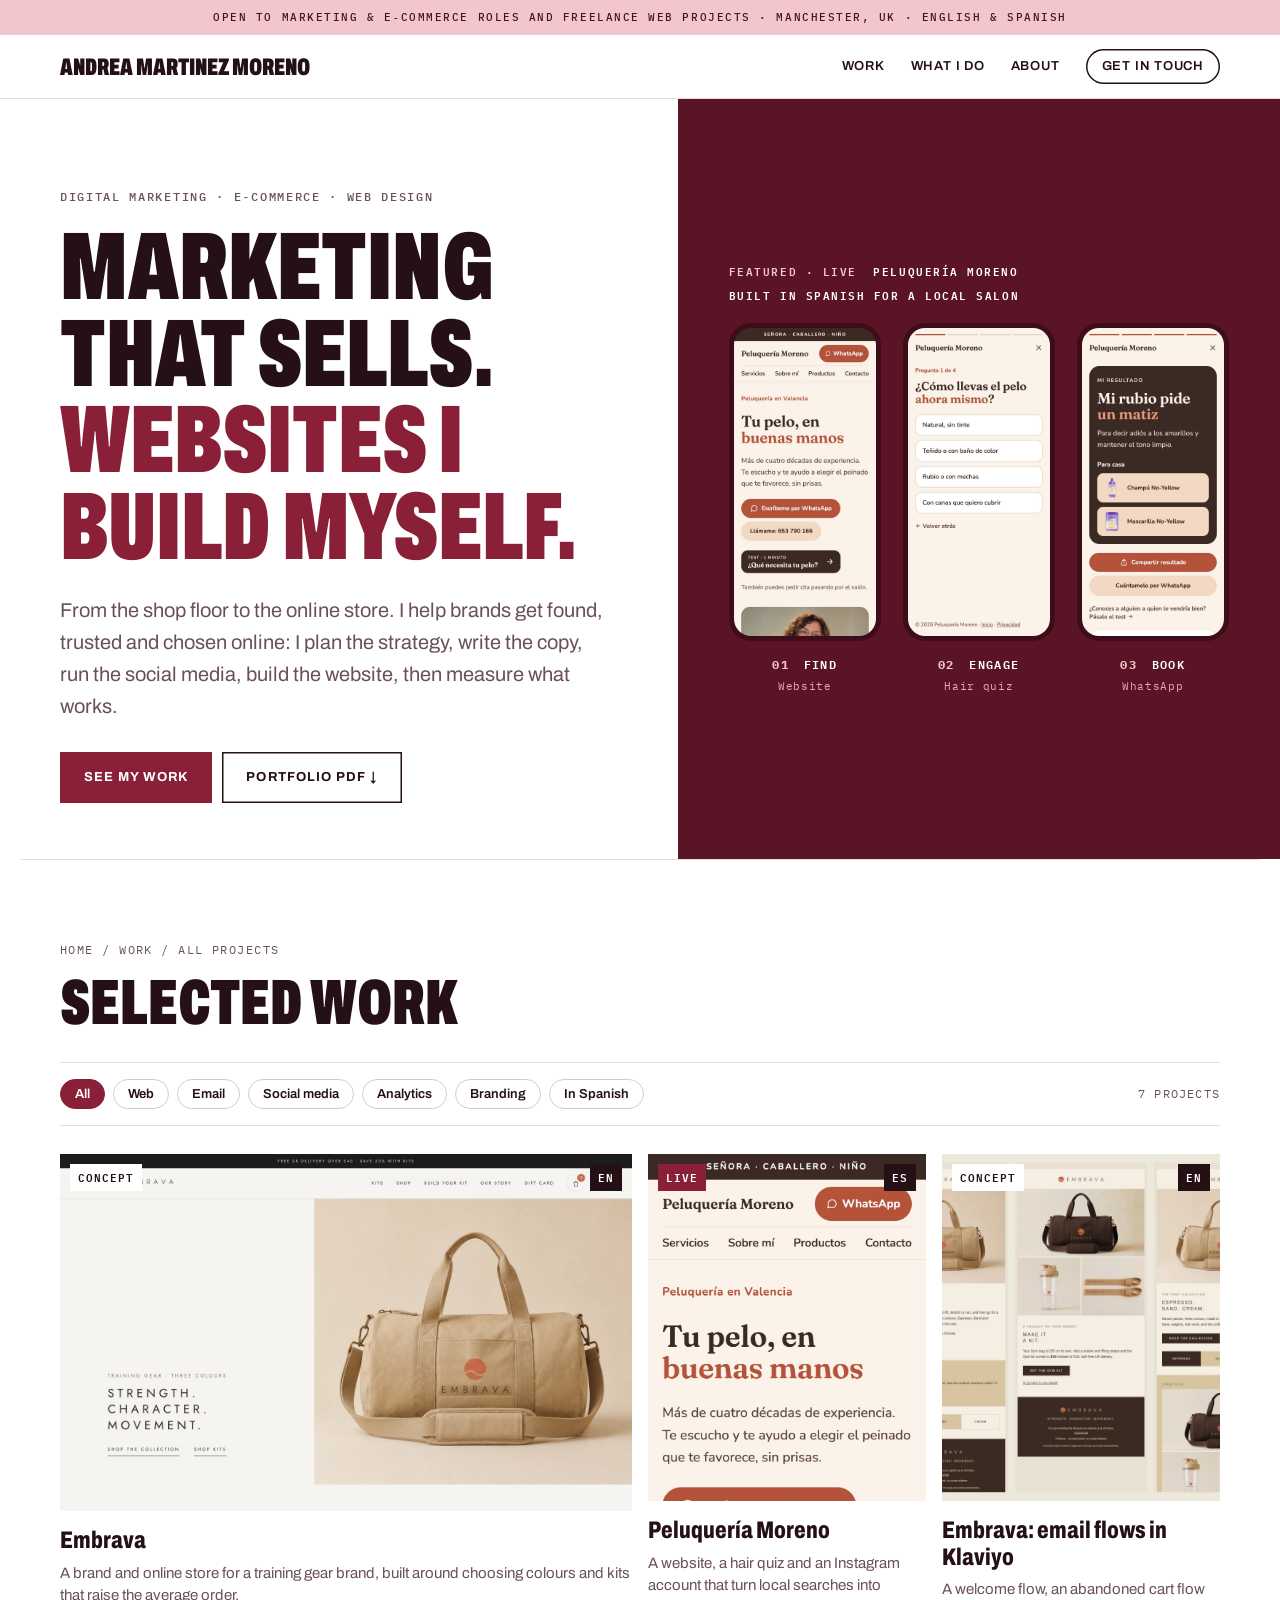
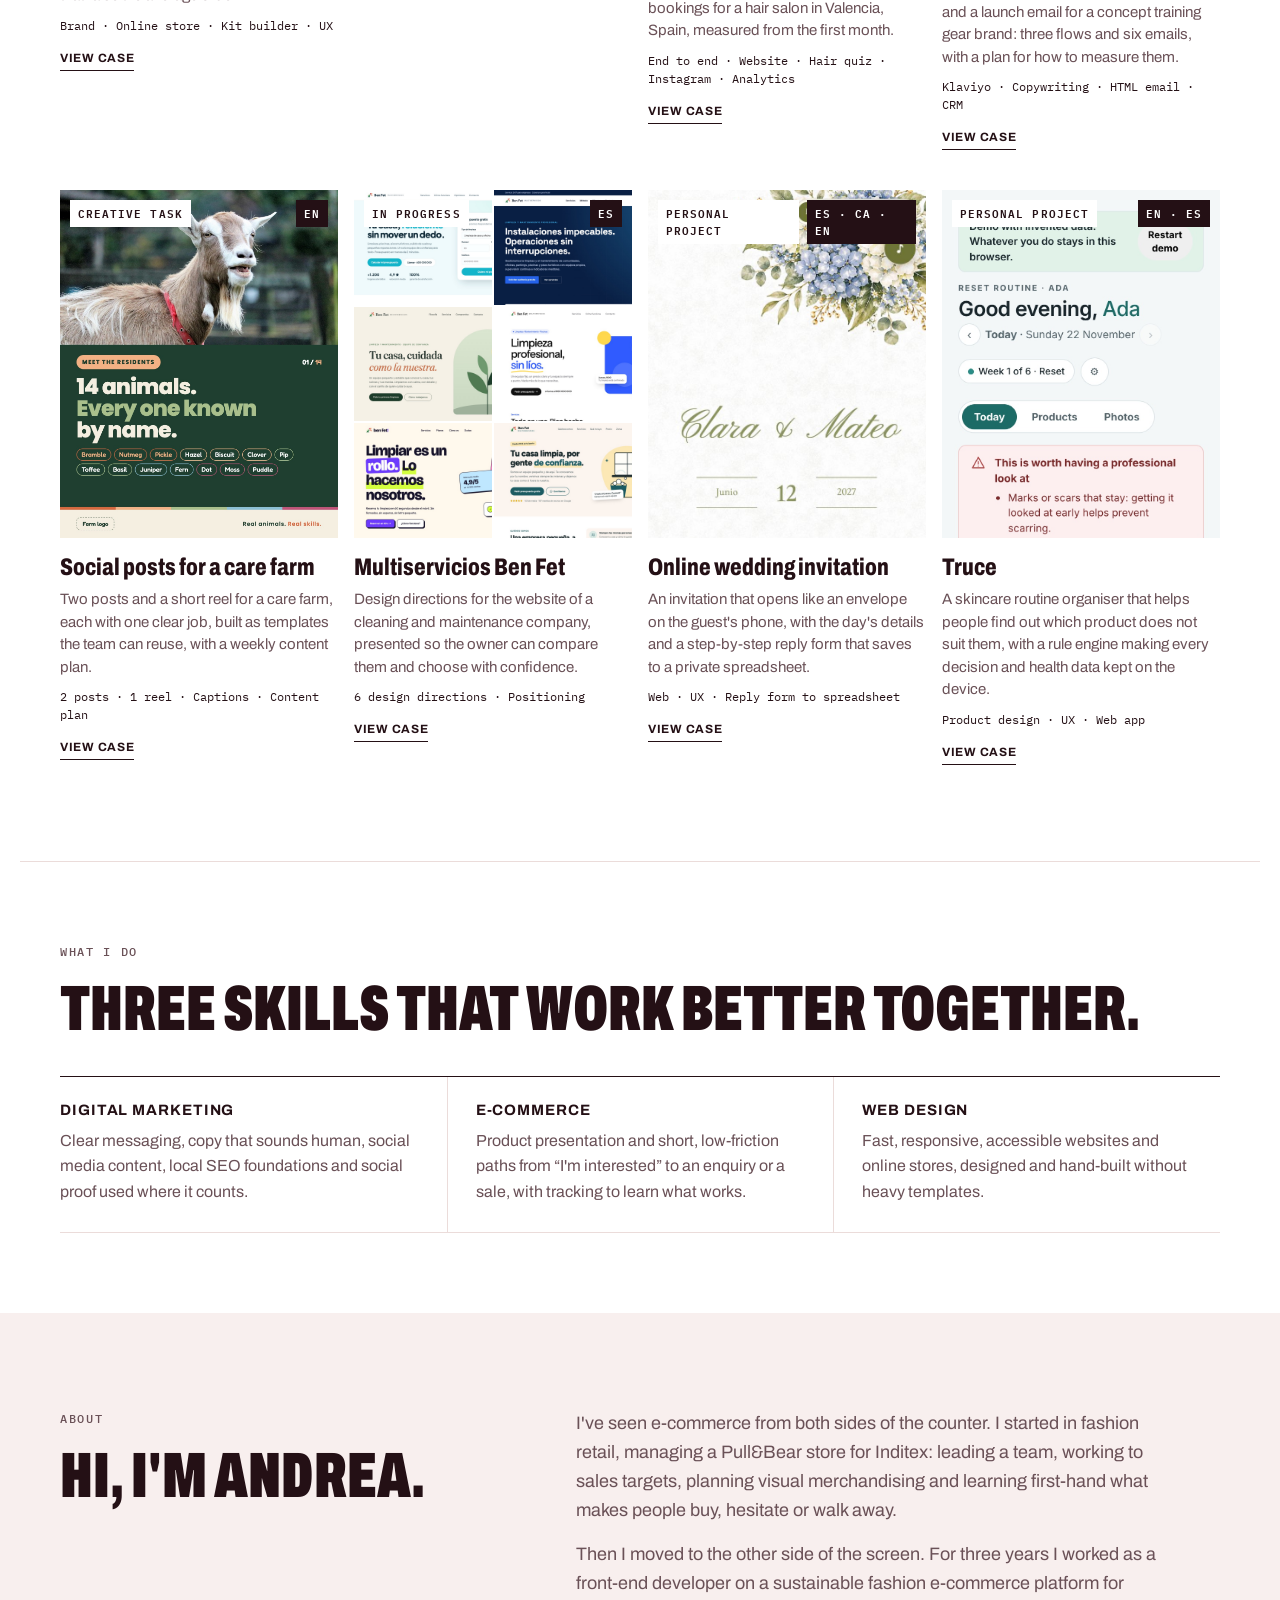
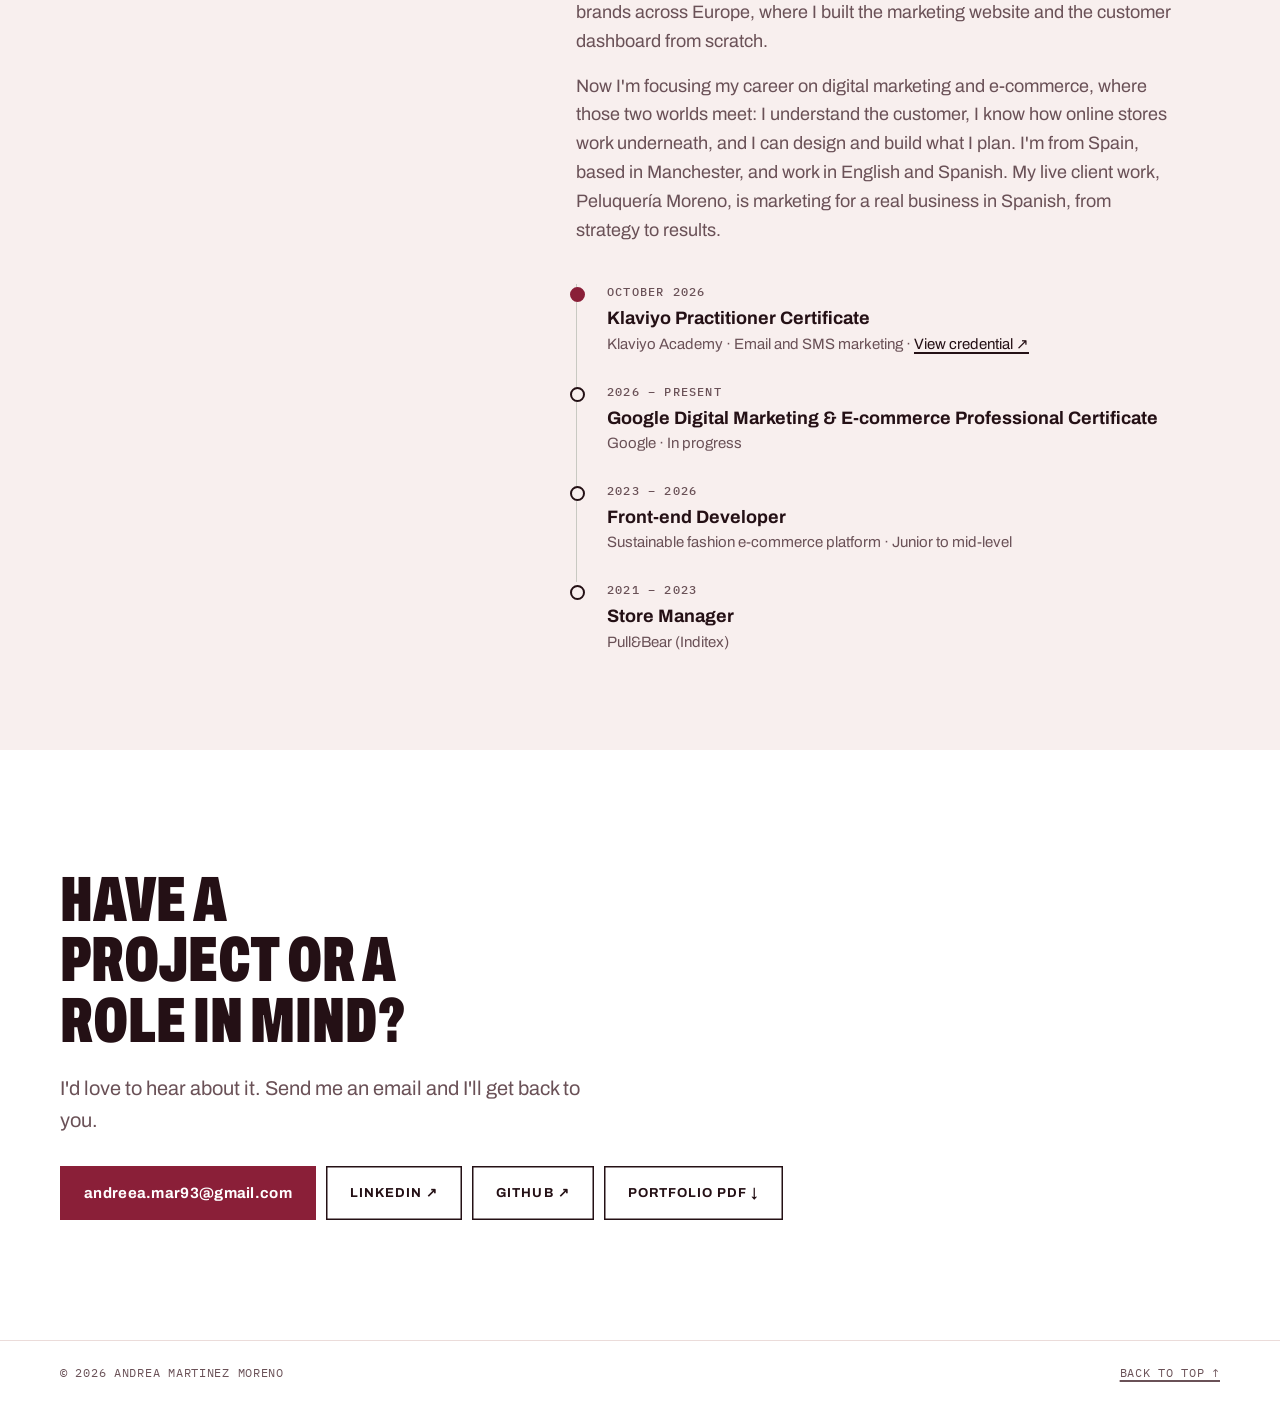
==== commit 130575d0: "Cambia la portada a la cabecera del embudo y la paleta vino La cabecera muestra Peluquería Moreno co" ====
--- a/index.html
+++ b/index.html
@@ -14,7 +14,7 @@
 <meta property="og:image:height" content="630">
 <meta name="twitter:card" content="summary_large_image">
 <link rel="canonical" href="https://andrea-mmo.github.io/portfolio/">
-<link rel="icon" href="data:image/svg+xml,%3Csvg xmlns='http://www.w3.org/2000/svg' viewBox='0 0 64 64'%3E%3Crect width='64' height='64' rx='14' fill='%230E0E0E'/%3E%3Ctext x='32' y='45' font-family='Arial,sans-serif' font-weight='700' font-size='36' fill='%23FFFFFF' text-anchor='middle'%3EA%3C/text%3E%3C/svg%3E">
+<link rel="icon" href="data:image/svg+xml,%3Csvg xmlns='http://www.w3.org/2000/svg' viewBox='0 0 64 64'%3E%3Crect width='64' height='64' rx='14' fill='%238A1F38'/%3E%3Ctext x='32' y='45' font-family='Arial,sans-serif' font-weight='700' font-size='36' fill='%23FFFFFF' text-anchor='middle'%3EA%3C/text%3E%3C/svg%3E">
 <link rel="preconnect" href="https://fonts.googleapis.com">
 <link rel="preconnect" href="https://fonts.gstatic.com" crossorigin>
 <link href="https://fonts.googleapis.com/css2?family=Archivo:wdth,wght@62..125,400..900&family=IBM+Plex+Mono:wght@400;500;600&display=swap" rel="stylesheet">
@@ -48,11 +48,26 @@
         <a class="btn btn-ghost" href="deck/andrea-martinez-moreno-portfolio.pdf" download>Portfolio PDF ↓</a>
       </div>
     </div>
-    <div class="hero-window">
-      <img src="images/embrava-brand.jpg" alt="Embrava brand board: the logo before and after, the symbol, the colour palette and branded products" width="1600" height="1313">
-      <span class="hang-tag" aria-hidden="true"><b>Featured</b> · Embrava · Brand, store &amp; email</span>
-      <a href="work/embrava.html"><span class="visually-hidden">Featured project: Embrava</span></a>
-    </div>
+    <a class="hero-window" href="work/peluqueria-moreno.html" aria-label="Featured project: Peluquería Moreno case study">
+      <p class="funnel-head"><span><b>Featured · Live</b> Peluquería Moreno</span><span>Built in Spanish for a local salon</span></p>
+      <ol class="funnel">
+        <li>
+          <div class="funnel-phone"><img src="images/moreno-mobile.jpg" alt="The salon website on a phone" width="780" height="1688"></div>
+          <span class="funnel-step"><b>01</b> Find</span>
+          <span class="funnel-what">Website</span>
+        </li>
+        <li>
+          <div class="funnel-phone"><img src="images/quiz-question.jpg" alt="A question from the salon's hair quiz" width="780" height="1688"></div>
+          <span class="funnel-step"><b>02</b> Engage</span>
+          <span class="funnel-what">Hair quiz</span>
+        </li>
+        <li>
+          <div class="funnel-phone"><img src="images/quiz-result.jpg" alt="A quiz result with a button to book on WhatsApp" width="780" height="1688"></div>
+          <span class="funnel-step"><b>03</b> Book</span>
+          <span class="funnel-what">WhatsApp</span>
+        </li>
+      </ol>
+    </a>
   </section>
 
   <section id="work" class="container work">
@@ -73,9 +88,19 @@
     </div>
 
     <ul class="products">
-      <li class="product product-featured" data-tags="web social analytics es">
-        <div class="product-shot">
-          <img src="images/moreno-long.jpg" alt="Home page of the Peluquería Moreno website, with WhatsApp, phone and quiz buttons" width="1440" height="2400">
+      <li class="product product-featured" data-tags="web branding">
+        <div class="product-shot">
+          <img src="images/embrava-home.jpg" alt="Home page of the Embrava online store, with a sand gym bag and the headline Strength. Character. Movement." width="1440" height="900" loading="lazy">
+          <div class="badges"><span class="badge">Concept</span><span class="badge badge-lang">EN</span></div>
+        </div>
+        <h3><a href="work/embrava.html">Embrava</a></h3>
+        <p>A brand and online store for a training gear brand, built around choosing colours and kits that raise the average order.</p>
+        <p class="product-meta">Brand · Online store · Kit builder · UX</p>
+        <span class="product-more" aria-hidden="true">View case</span>
+      </li>
+      <li class="product" data-tags="web social analytics es">
+        <div class="product-shot">
+          <img src="images/moreno-mobile.jpg" alt="The Peluquería Moreno website on a phone, with WhatsApp, phone and quiz buttons" width="780" height="1688" loading="lazy">
           <div class="badges"><span class="badge badge-live">Live</span><span class="badge badge-lang">ES</span></div>
         </div>
         <h3><a href="work/peluqueria-moreno.html">Peluquería Moreno</a></h3>
@@ -83,6 +108,7 @@
         <p class="product-meta">End to end · Website · Hair quiz · Instagram · Analytics</p>
         <span class="product-more" aria-hidden="true">View case</span>
       </li>
+
       <li class="product" data-tags="email analytics">
         <div class="product-shot">
           <img src="images/embrava-emails.jpg" alt="Three Embrava emails side by side: welcome, abandoned cart and launch" width="1944" height="1580" loading="lazy" style="object-position: 50% 0">
@@ -93,16 +119,7 @@
         <p class="product-meta">Klaviyo · Copywriting · HTML email · CRM</p>
         <span class="product-more" aria-hidden="true">View case</span>
       </li>
-      <li class="product" data-tags="web branding">
-        <div class="product-shot">
-          <img src="images/embrava-m-home.jpg" alt="Embrava online store on a phone: sand gym bag and the headline Strength. Character. Movement." width="780" height="1688" loading="lazy">
-          <div class="badges"><span class="badge">Concept</span><span class="badge badge-lang">EN</span></div>
-        </div>
-        <h3><a href="work/embrava.html">Embrava</a></h3>
-        <p>A brand and online store for a training gear brand, built around choosing colours and kits that raise the average order.</p>
-        <p class="product-meta">Brand · Online store · Kit builder · UX</p>
-        <span class="product-more" aria-hidden="true">View case</span>
-      </li>
+
       <li class="product" data-tags="social">
         <div class="product-shot">
           <img src="images/carefarm-post1.jpg" alt="Social post for a care farm: a goat and the headline 14 animals. Every one known by name." width="1080" height="1350" loading="lazy">
@@ -179,7 +196,7 @@
       <div class="about-text">
         <p>I've seen e&#8209;commerce from both sides of the counter. I started in fashion retail, managing a Pull&amp;Bear store for Inditex: leading a team, working to sales targets, planning visual merchandising and learning first-hand what makes people buy, hesitate or walk away.</p>
         <p>Then I moved to the other side of the screen. For three years I worked as a front-end developer on a sustainable fashion e&#8209;commerce platform for brands across Europe, where I built the marketing website and the customer dashboard from scratch.</p>
-        <p>Now I'm focusing my career on digital marketing and e&#8209;commerce, where those two worlds meet: I understand the customer, I know how online stores work underneath, and I can design and build what I plan. I'm from Spain, based in Manchester, and work in English and Spanish.</p>
+        <p>Now I'm focusing my career on digital marketing and e&#8209;commerce, where those two worlds meet: I understand the customer, I know how online stores work underneath, and I can design and build what I plan. I'm from Spain, based in Manchester, and work in English and Spanish. My live client work, Peluquería Moreno, is marketing for a real business in Spanish, from strategy to results.</p>
         <ol class="timeline">
           <li>
             <span class="timeline-when">October 2026</span>
--- a/styles.css
+++ b/styles.css
@@ -1,15 +1,16 @@
-/* Shop-window look: white floor, black type, one sale red.
+/* Shop-window look: white floor, wine-black type, wine and blush accents.
    Condensed Archivo for display, regular Archivo for text,
    IBM Plex Mono for labels, tags and small print. */
 :root {
   --bg: #FFFFFF;
-  --surface: #F4F4F1;
-  --band: #F4F4F1;
-  --ink: #0E0E0E;
-  --ink-soft: #55554F;
-  --line: #E2E2DD;
-  --accent: #D21F27;
-  --accent-dark: #A8141B;
+  --surface: #F8EFEE;
+  --band: #F8EFEE;
+  --ink: #241015;
+  --ink-soft: #6A5157;
+  --line: #EBDCDA;
+  --accent: #8A1F38;
+  --accent-dark: #66162A;
+  --blush: #F2C6CC;
   --f-text: "Archivo", "Helvetica Neue", Arial, sans-serif;
   --f-mono: "IBM Plex Mono", ui-monospace, Menlo, monospace;
 }
@@ -125,8 +126,8 @@
 
 /* Announcement bar above the header */
 .promo-bar {
-  background: var(--ink);
-  color: #FFFFFF;
+  background: var(--blush);
+  color: #4A1220;
   text-align: center;
   font-family: var(--f-mono);
   font-size: 11px;
@@ -224,12 +225,12 @@
 }
 
 .btn-primary {
+  background: var(--accent);
+  color: #FFFFFF;
+}
+
+.btn-primary:hover {
   background: var(--ink);
-  color: #FFFFFF;
-}
-
-.btn-primary:hover {
-  background: var(--accent);
   color: #FFFFFF;
 }
 
@@ -248,39 +249,6 @@
   flex-wrap: wrap;
   gap: 10px;
   margin-top: 30px;
-}
-
-/* Hang tag: a label with a punched hole, used on the hero image */
-.hang-tag {
-  position: absolute;
-  left: 20px;
-  bottom: 20px;
-  padding: 9px 14px 9px 24px;
-  background: #FFFFFF;
-  color: var(--ink);
-  font-family: var(--f-mono);
-  font-size: 11px;
-  font-weight: 600;
-  line-height: 1.3;
-  letter-spacing: 0.08em;
-  text-transform: uppercase;
-  clip-path: polygon(11px 0, 100% 0, 100% 100%, 11px 100%, 0 50%);
-}
-
-.hang-tag::before {
-  content: "";
-  position: absolute;
-  left: 10px;
-  top: 50%;
-  width: 5px;
-  height: 5px;
-  margin-top: -2.5px;
-  border-radius: 50%;
-  background: var(--surface);
-}
-
-.hang-tag b {
-  color: var(--accent);
 }
 
 /* Home hero: headline on the left, a featured project like a shop window on the right */
@@ -301,31 +269,94 @@
   margin-top: 24px;
 }
 
+/* Featured project: the salon's customer journey as three phones on wine */
 .hero-window {
-  position: relative;
-  min-height: 320px;
-  background: #292522;
-  overflow: hidden;
-}
-
-.hero-window img {
-  position: absolute;
-  inset: 0;
+  display: grid;
+  align-content: center;
+  gap: 20px;
+  padding: 32px 20px 36px;
+  background: #5A1426;
+  color: #FFFFFF;
+  text-decoration: none;
+}
+
+.hero-window:hover {
+  color: #FFFFFF;
+}
+
+/* Keep the phones a sensible size on very wide screens */
+.funnel-head, .funnel {
   width: 100%;
-  height: 100%;
-  object-fit: cover;
-  object-position: 50% 50%;
-  transition: transform 0.6s ease;
-}
-
-.hero-window:hover img {
-  transform: scale(1.03);
-}
-
-.hero-window a::after {
-  content: "";
-  position: absolute;
-  inset: 0;
+  max-width: 620px;
+  justify-self: center;
+}
+
+.funnel-head {
+  display: flex;
+  flex-wrap: wrap;
+  justify-content: space-between;
+  gap: 6px 16px;
+  font-family: var(--f-mono);
+  font-size: 11px;
+  font-weight: 600;
+  letter-spacing: 0.14em;
+  text-transform: uppercase;
+}
+
+.funnel-head b {
+  margin-right: 8px;
+  color: var(--blush);
+  font-weight: 600;
+}
+
+.funnel {
+  display: grid;
+  grid-template-columns: repeat(3, minmax(0, 1fr));
+  gap: clamp(10px, 2vw, 22px);
+}
+
+.funnel li {
+  display: grid;
+  justify-items: center;
+  gap: 4px;
+  text-align: center;
+}
+
+.funnel-phone {
+  width: 100%;
+  margin-bottom: 10px;
+  padding: 5px;
+  background: #3F0C19;
+  border-radius: 22px;
+  transition: transform 0.4s ease;
+}
+
+.funnel-phone img {
+  border-radius: 17px;
+}
+
+.hero-window:hover .funnel li:nth-child(1) .funnel-phone { transform: translateY(-6px); }
+.hero-window:hover .funnel li:nth-child(2) .funnel-phone { transform: translateY(-6px); transition-delay: 0.06s; }
+.hero-window:hover .funnel li:nth-child(3) .funnel-phone { transform: translateY(-6px); transition-delay: 0.12s; }
+
+.funnel-step {
+  font-family: var(--f-mono);
+  font-size: 12px;
+  font-weight: 600;
+  letter-spacing: 0.12em;
+  text-transform: uppercase;
+}
+
+.funnel-step b {
+  margin-right: 6px;
+  color: var(--blush);
+}
+
+.funnel-what {
+  font-family: var(--f-mono);
+  font-size: 11px;
+  letter-spacing: 0.06em;
+  color: #E2AAB3;
 }
 
 /* Shop bar: breadcrumb, filters and count above the work grid */
@@ -381,8 +412,8 @@
 }
 
 .filters button[aria-pressed="true"] {
-  background: var(--ink);
-  border-color: var(--ink);
+  background: var(--accent);
+  border-color: var(--accent);
   color: #FFFFFF;
 }
 
@@ -1320,8 +1351,6 @@
 
   .hero-window {
     margin: 0 -20px;
-    aspect-ratio: 4 / 3;
-    min-height: 0;
   }
 }
 
@@ -1487,8 +1516,8 @@
   }
 
   .hero-window {
-    min-height: 560px;
     margin-left: 0;
+    padding: 40px clamp(28px, 4vw, 56px);
   }
 }
 
@@ -1531,7 +1560,7 @@
     scroll-behavior: auto;
   }
 
-  .concepts img, .product-shot img, .hero-window img {
+  .concepts img, .product-shot img, .funnel-phone {
     transition: none;
   }
 }
@@ -1561,3 +1590,46 @@
   letter-spacing: 0.02em;
   font-size: 15px;
 }
+
+/* English captions under Spanish screenshots */
+.phones small {
+  display: block;
+  margin-top: 4px;
+  font-size: 13px;
+  line-height: 1.45;
+  color: var(--ink-soft);
+}
+
+.phones small span {
+  display: block;
+  margin: 0;
+  font-size: inherit;
+  font-weight: 600;
+  color: var(--ink);
+}
+
+.ig-key {
+  display: grid;
+  grid-template-columns: repeat(3, 1fr);
+  gap: 10px 4px;
+  max-width: 560px;
+  margin-top: 10px;
+  counter-reset: post;
+}
+
+.ig-key li {
+  counter-increment: post;
+  font-size: 12.5px;
+  line-height: 1.4;
+  color: var(--ink-soft);
+  padding-right: 8px;
+}
+
+.ig-key li::before {
+  content: counter(post);
+  display: block;
+  font-family: var(--f-mono);
+  font-size: 11px;
+  font-weight: 600;
+  color: var(--accent);
+}
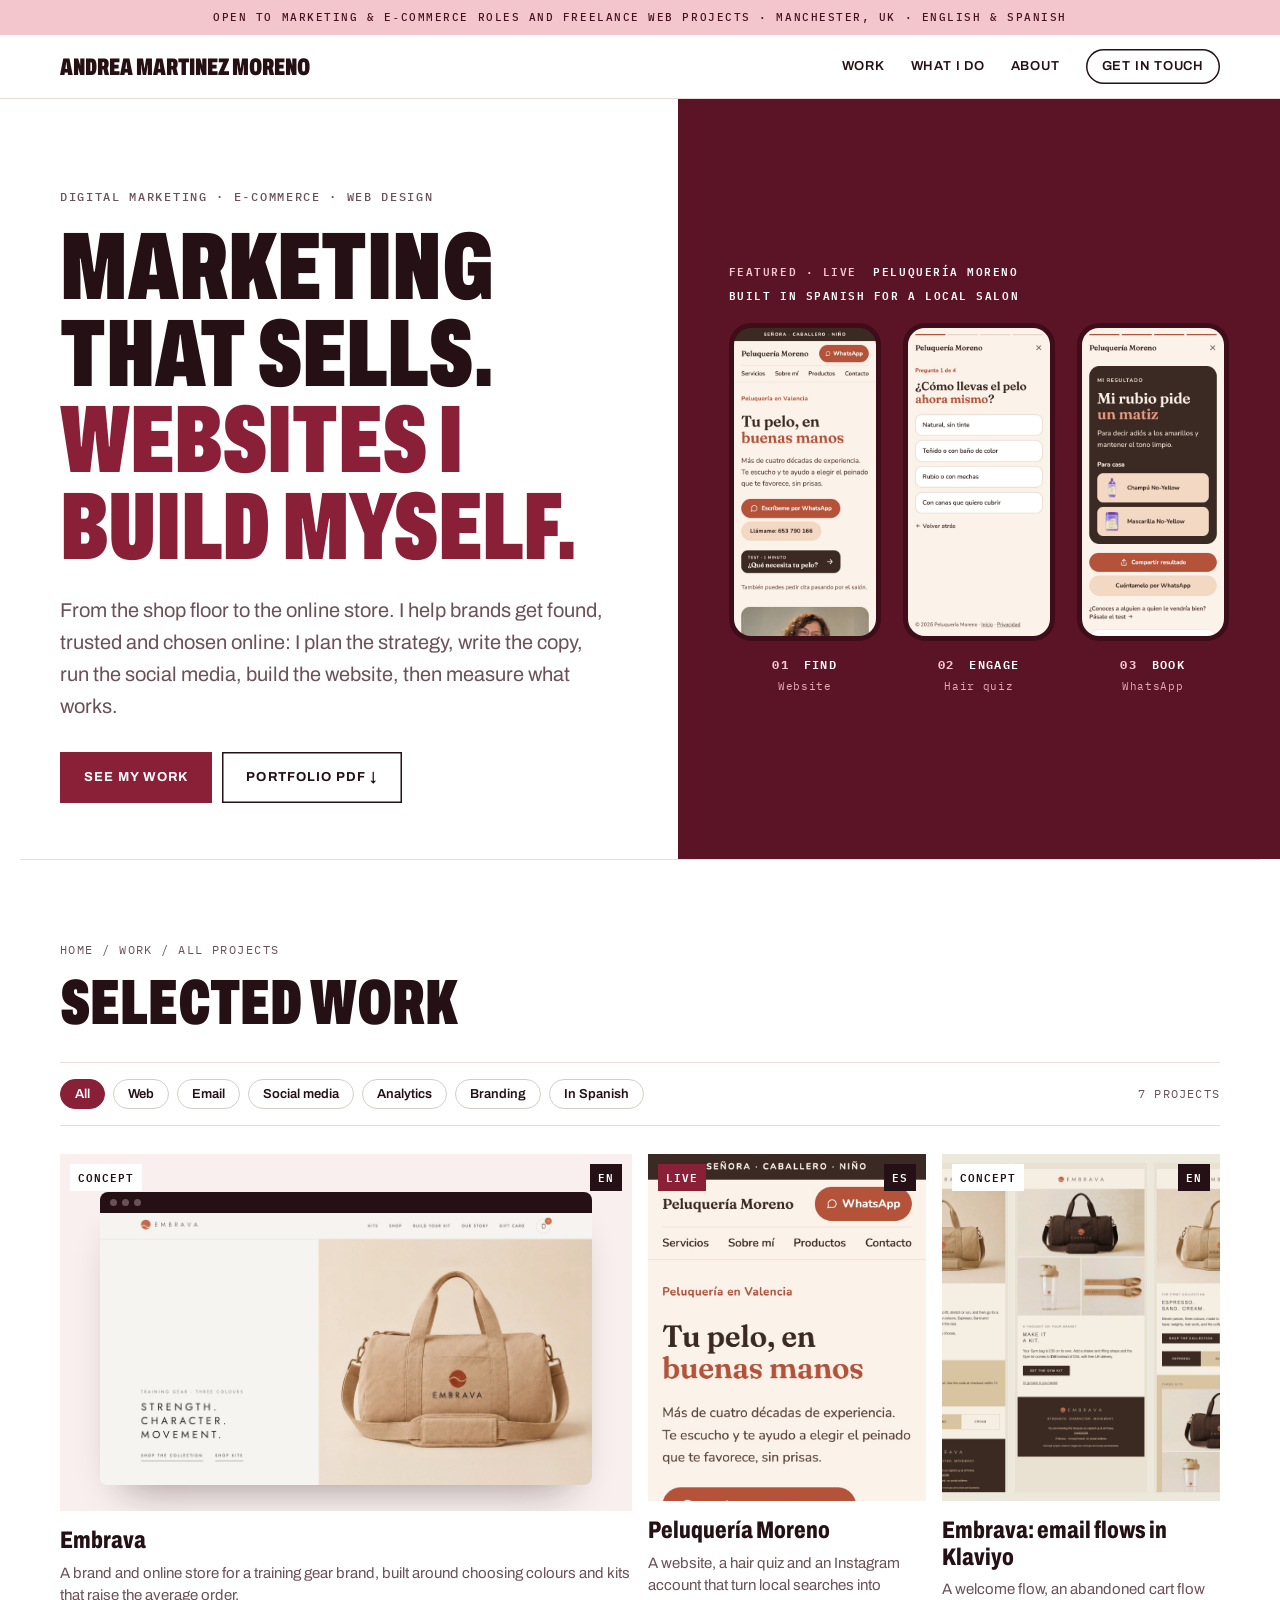
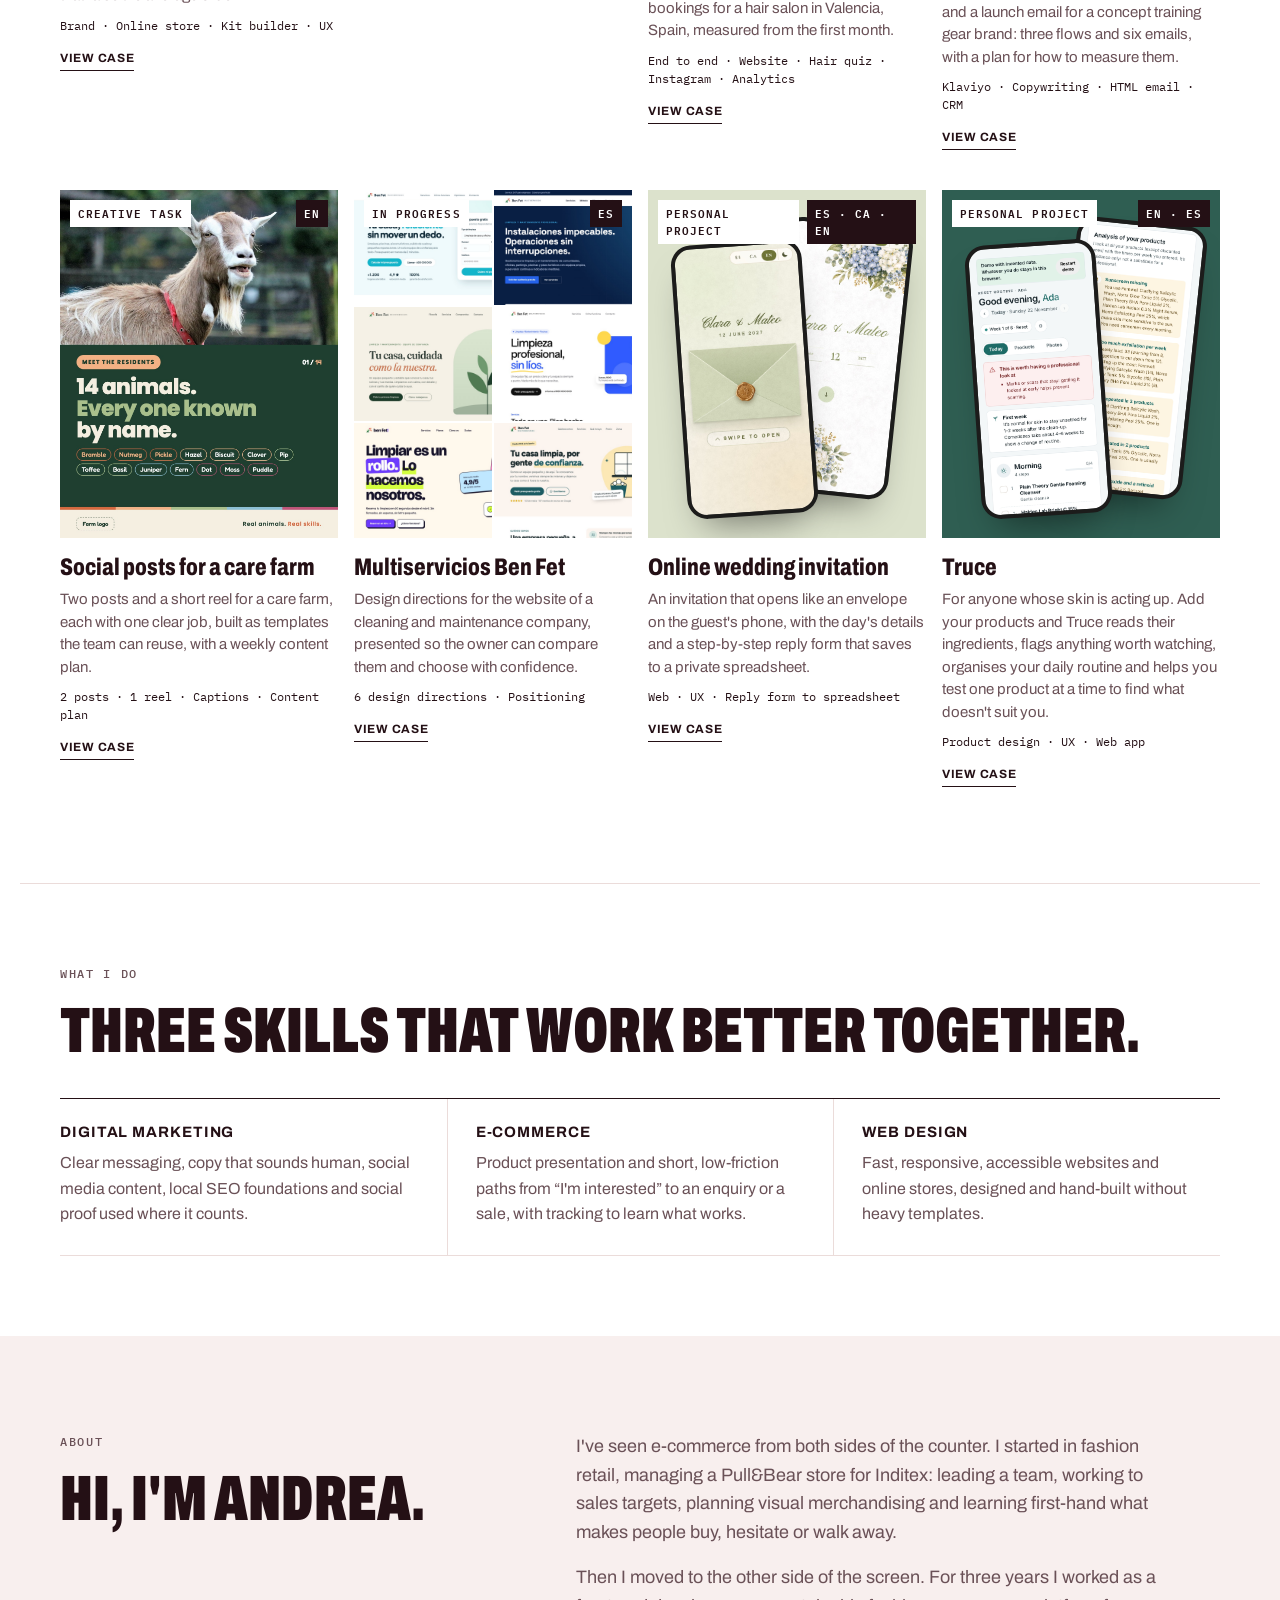
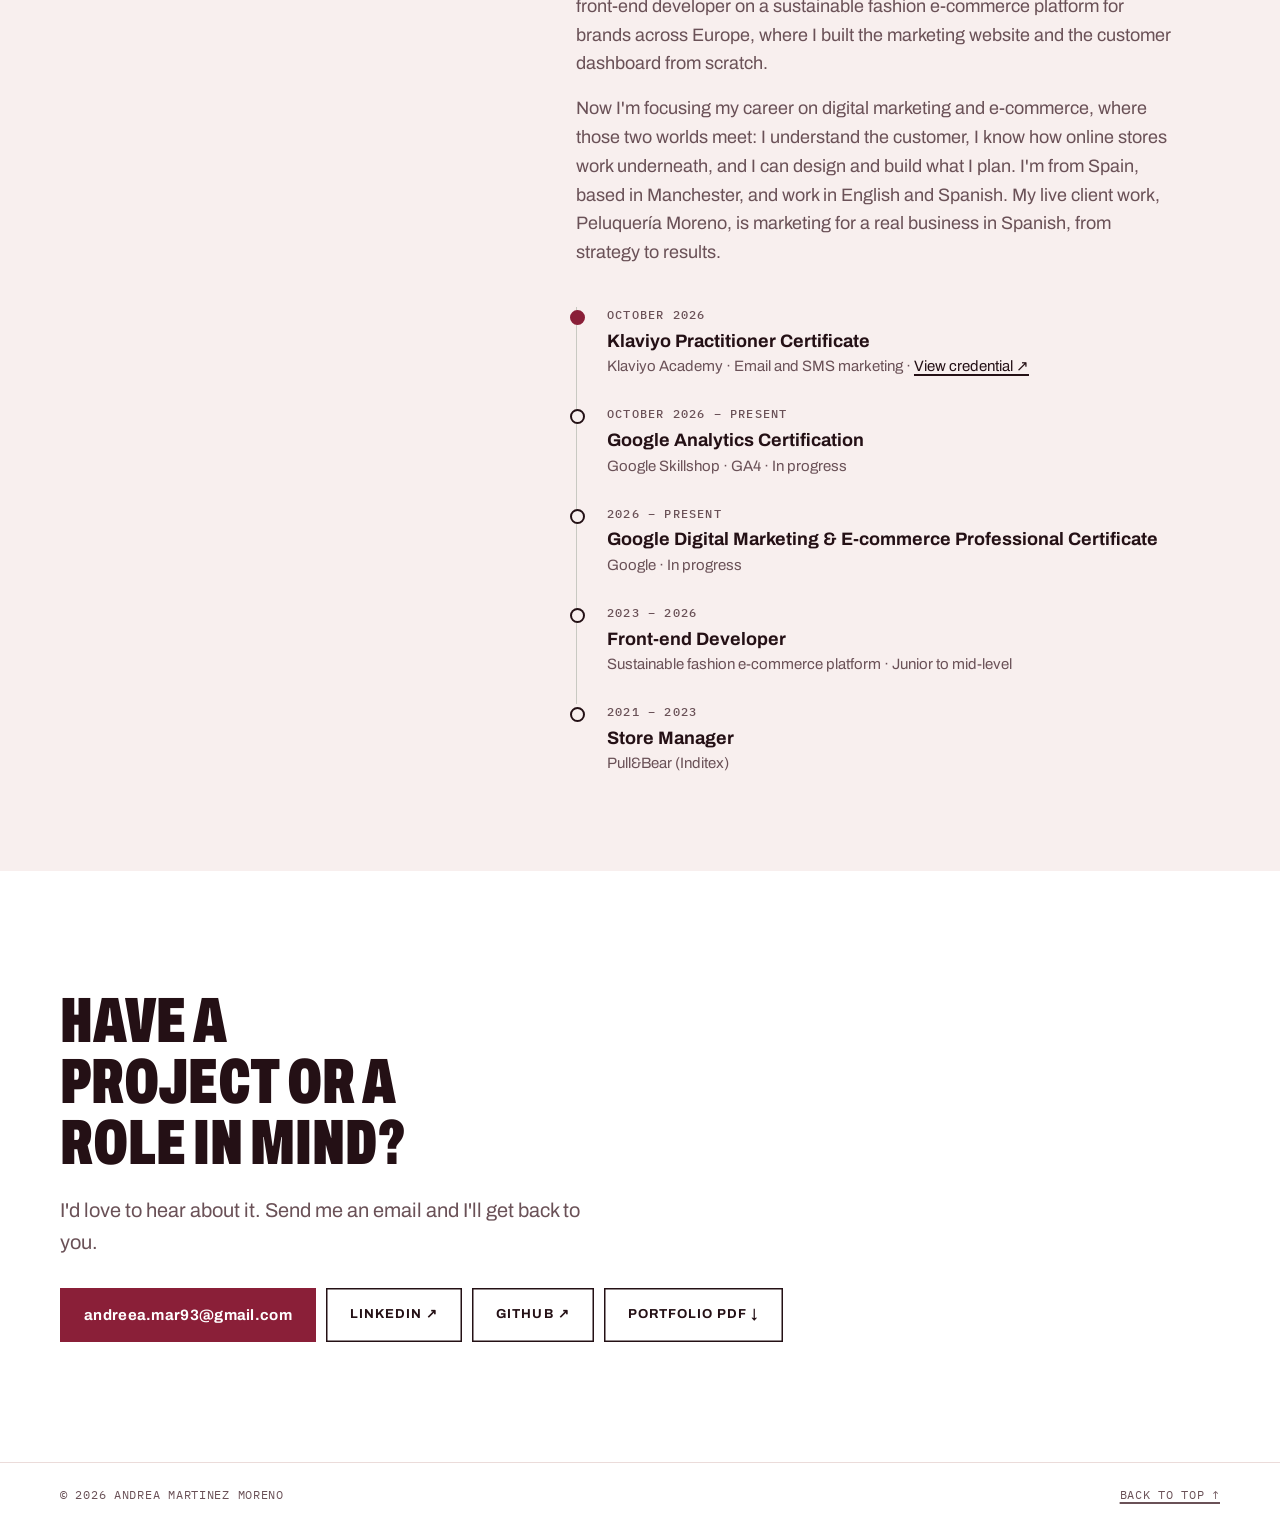
==== commit 972a551d: "Mejora las tarjetas de Embrava, Truce y la invitación, y añade Google Analytics Embrava muestra la t" ====
--- a/index.html
+++ b/index.html
@@ -90,7 +90,10 @@
     <ul class="products">
       <li class="product product-featured" data-tags="web branding">
         <div class="product-shot">
-          <img src="images/embrava-home.jpg" alt="Home page of the Embrava online store, with a sand gym bag and the headline Strength. Character. Movement." width="1440" height="900" loading="lazy">
+          <div class="shot-browser">
+            <div class="shot-bar" aria-hidden="true"><i></i><i></i><i></i></div>
+            <img src="images/embrava-card.jpg" alt="Home page of the Embrava online store, with a sand gym bag and the headline Strength. Character. Movement." width="2000" height="1106" loading="lazy">
+          </div>
           <div class="badges"><span class="badge">Concept</span><span class="badge badge-lang">EN</span></div>
         </div>
         <h3><a href="work/embrava.html">Embrava</a></h3>
@@ -146,8 +149,9 @@
         <span class="product-more" aria-hidden="true">View case</span>
       </li>
       <li class="product" data-tags="web es">
-        <div class="product-shot">
-          <img src="images/boda-2-portada.jpg" alt="Cover of a wedding invitation website on a phone, with hydrangeas" width="642" height="1390" loading="lazy">
+        <div class="product-shot shot-phones" style="--shot-bg: #DCE2CC">
+          <div class="shot-phone shot-phone-back"><img src="images/boda-2-portada-en.jpg" alt="" width="642" height="1390" loading="lazy"></div>
+          <div class="shot-phone shot-phone-front"><img src="images/boda-1-sobre-en.jpg" alt="Wedding invitation on a phone, in English: a sealed green envelope with a wax seal and Swipe to open, and behind it the cover with hydrangeas" width="642" height="1390" loading="lazy"></div>
           <div class="badges"><span class="badge">Personal project</span><span class="badge badge-lang">ES · CA · EN</span></div>
         </div>
         <h3><a href="work/wedding-invitation.html">Online wedding invitation</a></h3>
@@ -156,12 +160,13 @@
         <span class="product-more" aria-hidden="true">View case</span>
       </li>
       <li class="product" data-tags="web es">
-        <div class="product-shot">
-          <img src="images/truce-1-today.jpg" alt="Truce app on a phone: today's skincare routine with a safety alert" width="750" height="1624" loading="lazy">
+        <div class="product-shot shot-phones" style="--shot-bg: #2F5E52">
+          <div class="shot-phone shot-phone-back"><img src="images/truce-3-analysis.jpg" alt="" width="750" height="1624" loading="lazy"></div>
+          <div class="shot-phone shot-phone-front"><img src="images/truce-1-today.jpg" alt="Truce app on two phones: today's skincare routine with a safety alert, and behind it the analysis of the products" width="750" height="1624" loading="lazy"></div>
           <div class="badges"><span class="badge">Personal project</span><span class="badge badge-lang">EN · ES</span></div>
         </div>
         <h3><a href="work/truce.html">Truce</a></h3>
-        <p>A skincare routine organiser that helps people find out which product does not suit them, with a rule engine making every decision and health data kept on the device.</p>
+        <p>For anyone whose skin is acting up. Add your products and Truce reads their ingredients, flags anything worth watching, organises your daily routine and helps you test one product at a time to find what doesn&#39;t suit you.</p>
         <p class="product-meta">Product design · UX · Web app</p>
         <span class="product-more" aria-hidden="true">View case</span>
       </li>
@@ -202,6 +207,11 @@
             <span class="timeline-when">October 2026</span>
             <h3>Klaviyo Practitioner Certificate</h3>
             <p>Klaviyo Academy · Email and SMS marketing · <a href="https://credential.klaviyo.com/7ac296e0-e849-41e1-b625-823469362c13" target="_blank" rel="noopener">View credential ↗</a></p>
+          </li>
+          <li>
+            <span class="timeline-when">October 2026 – present</span>
+            <h3>Google Analytics Certification</h3>
+            <p>Google Skillshop · GA4 · In progress</p>
           </li>
           <li>
             <span class="timeline-when">2026 – present</span>
--- a/styles.css
+++ b/styles.css
@@ -1633,3 +1633,97 @@
   font-weight: 600;
   color: var(--accent);
 }
+
+/* A whole page shown uncropped inside a small browser window, with room around it */
+.product-shot:has(.shot-browser) {
+  display: grid;
+  place-items: center;
+  padding: 9% 7% 7%;
+}
+
+.shot-browser {
+  width: 100%;
+  overflow: hidden;
+  border-radius: 8px;
+  background: #FFFFFF;
+  box-shadow: 0 24px 40px -24px rgba(36, 16, 21, 0.45);
+  transition: transform 0.5s ease;
+}
+
+.shot-bar {
+  display: flex;
+  gap: 5px;
+  padding: 7px 10px;
+  background: var(--ink);
+}
+
+.shot-bar i {
+  width: 7px;
+  height: 7px;
+  border-radius: 50%;
+  background: #6A5157;
+}
+
+.shot-browser img,
+.product:hover .shot-browser img {
+  position: static;
+  width: 100%;
+  height: auto;
+  transform: none;
+}
+
+.product:hover .shot-browser {
+  transform: translateY(-4px);
+}
+
+/* Phones: a little more room above the browser frame so the labels sit clear of it */
+@media (max-width: 559px) {
+  .product-shot:has(.shot-browser) {
+    aspect-ratio: auto;
+    padding: 44px 6% 20px;
+  }
+}
+
+/* App screens shown as two phones on the project's own colour */
+.shot-phones {
+  background: var(--shot-bg, var(--surface));
+}
+
+.shot-phone {
+  position: absolute;
+  width: 47%;
+  padding: 4px;
+  background: #1C1C1B;
+  border-radius: 20px;
+  box-shadow: 0 22px 36px -18px rgba(0, 0, 0, 0.5);
+  transition: transform 0.5s ease;
+}
+
+.shot-phone img,
+.product:hover .shot-phone img {
+  position: static;
+  width: 100%;
+  height: auto;
+  border-radius: 16px;
+  transform: none;
+}
+
+.shot-phone-back {
+  right: 9%;
+  top: 9%;
+  transform: rotate(6deg);
+}
+
+.shot-phone-front {
+  left: 11%;
+  top: 15%;
+  transform: rotate(-4deg);
+}
+
+.product:hover .shot-phone-front {
+  transform: rotate(-2deg) translateY(-6px);
+}
+
+.product:hover .shot-phone-back {
+  transform: rotate(8deg) translateX(4px);
+}
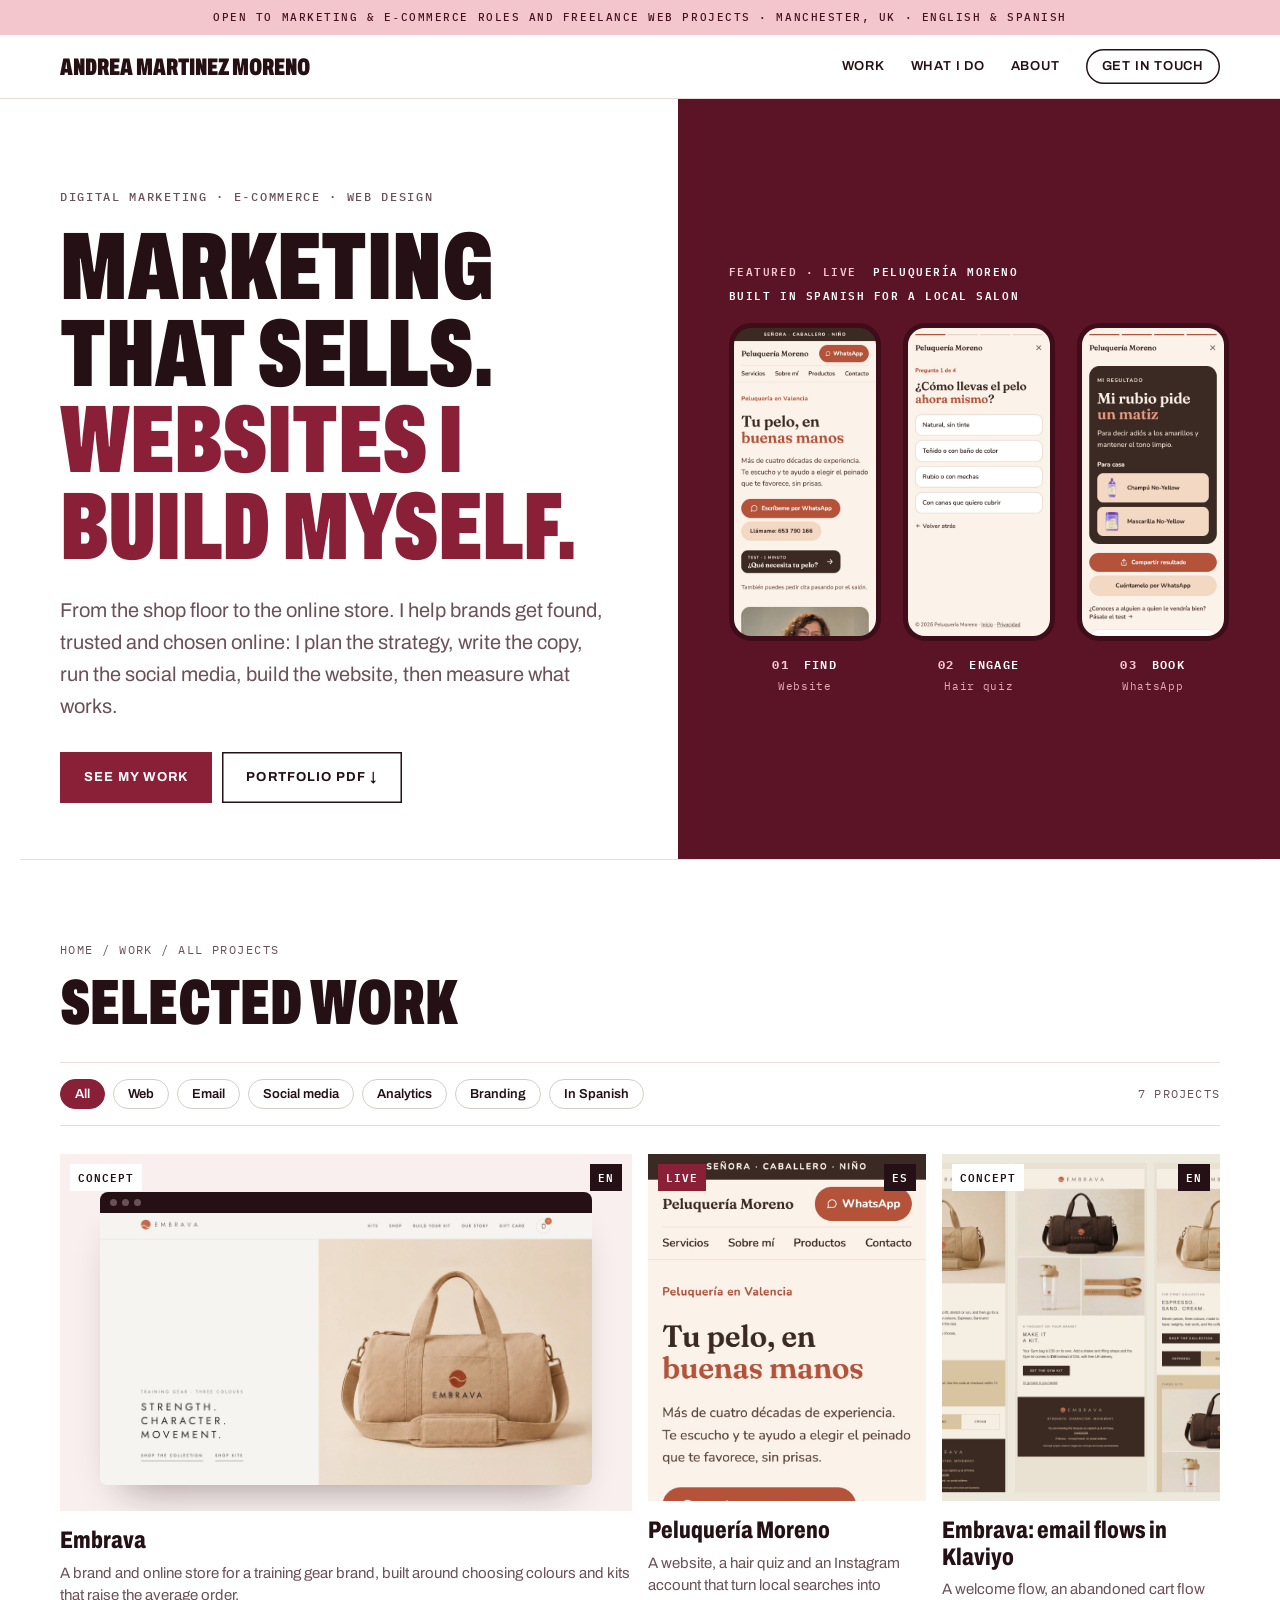
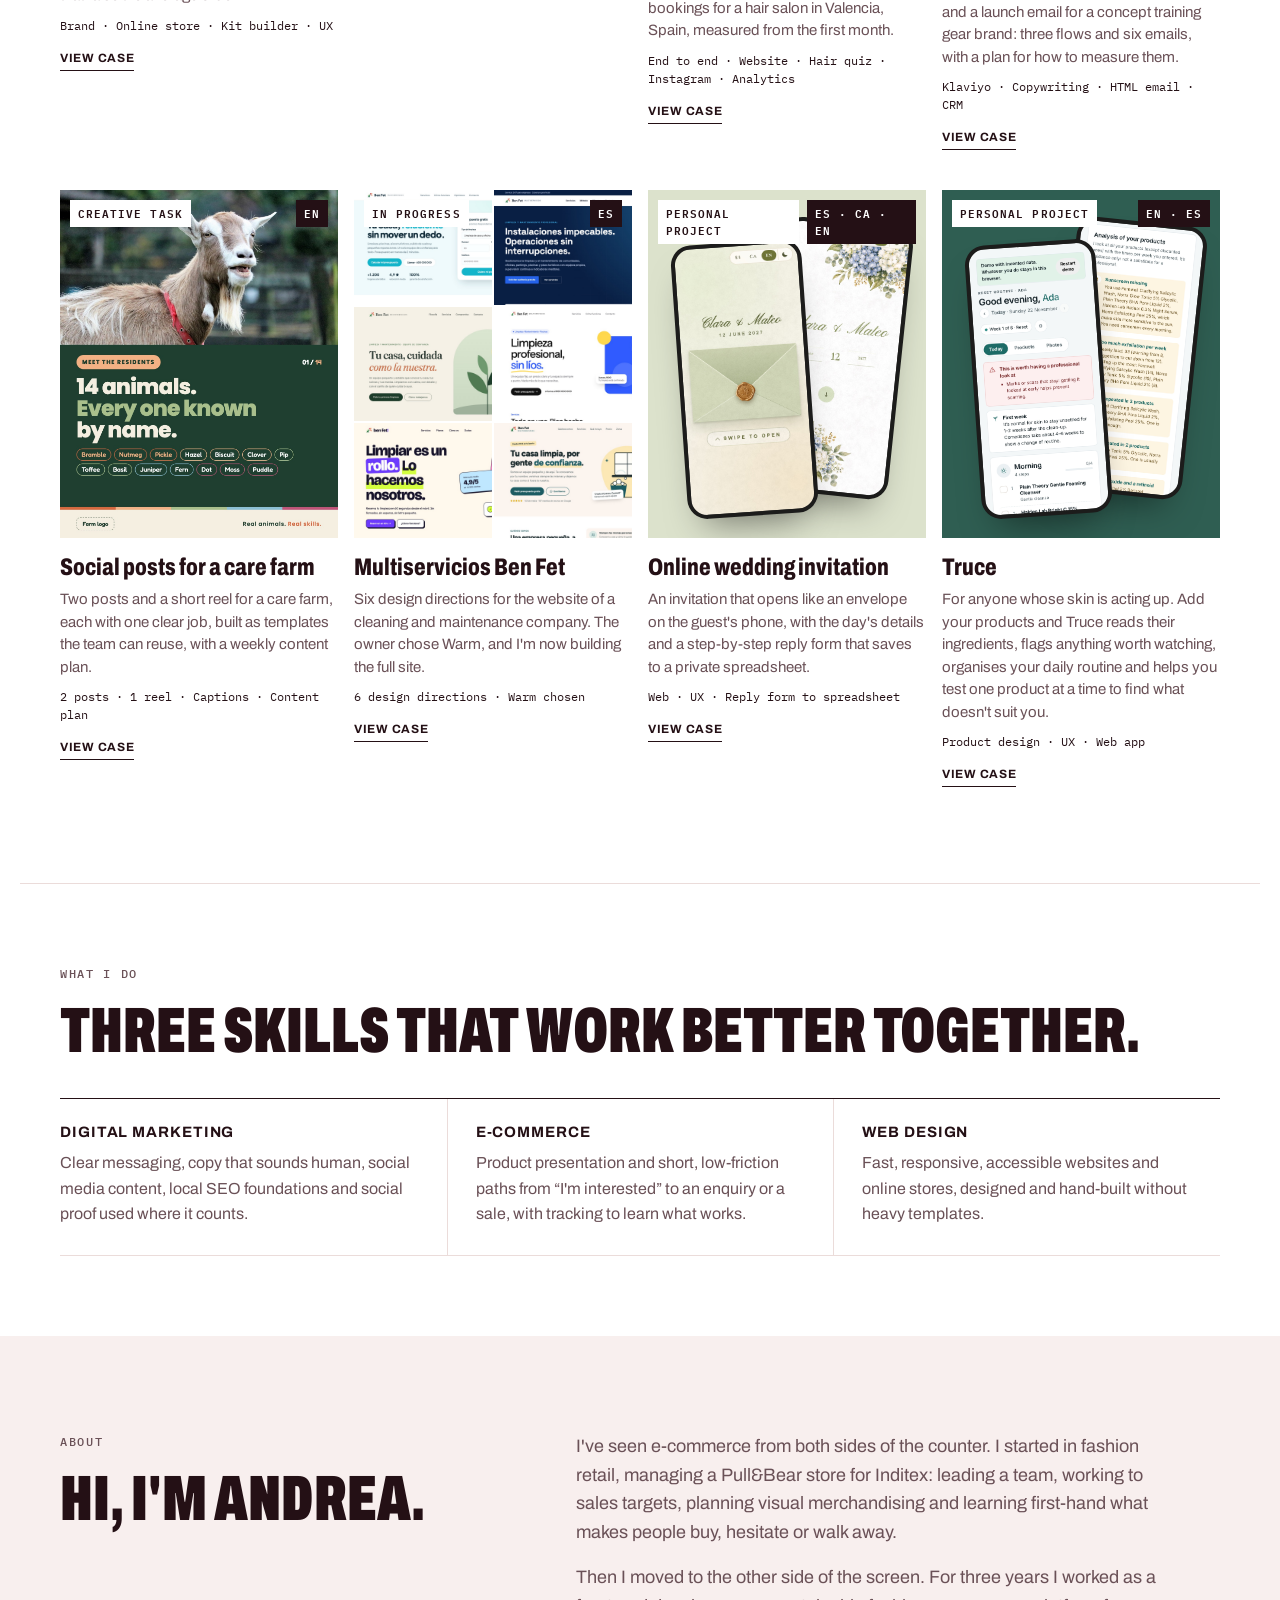
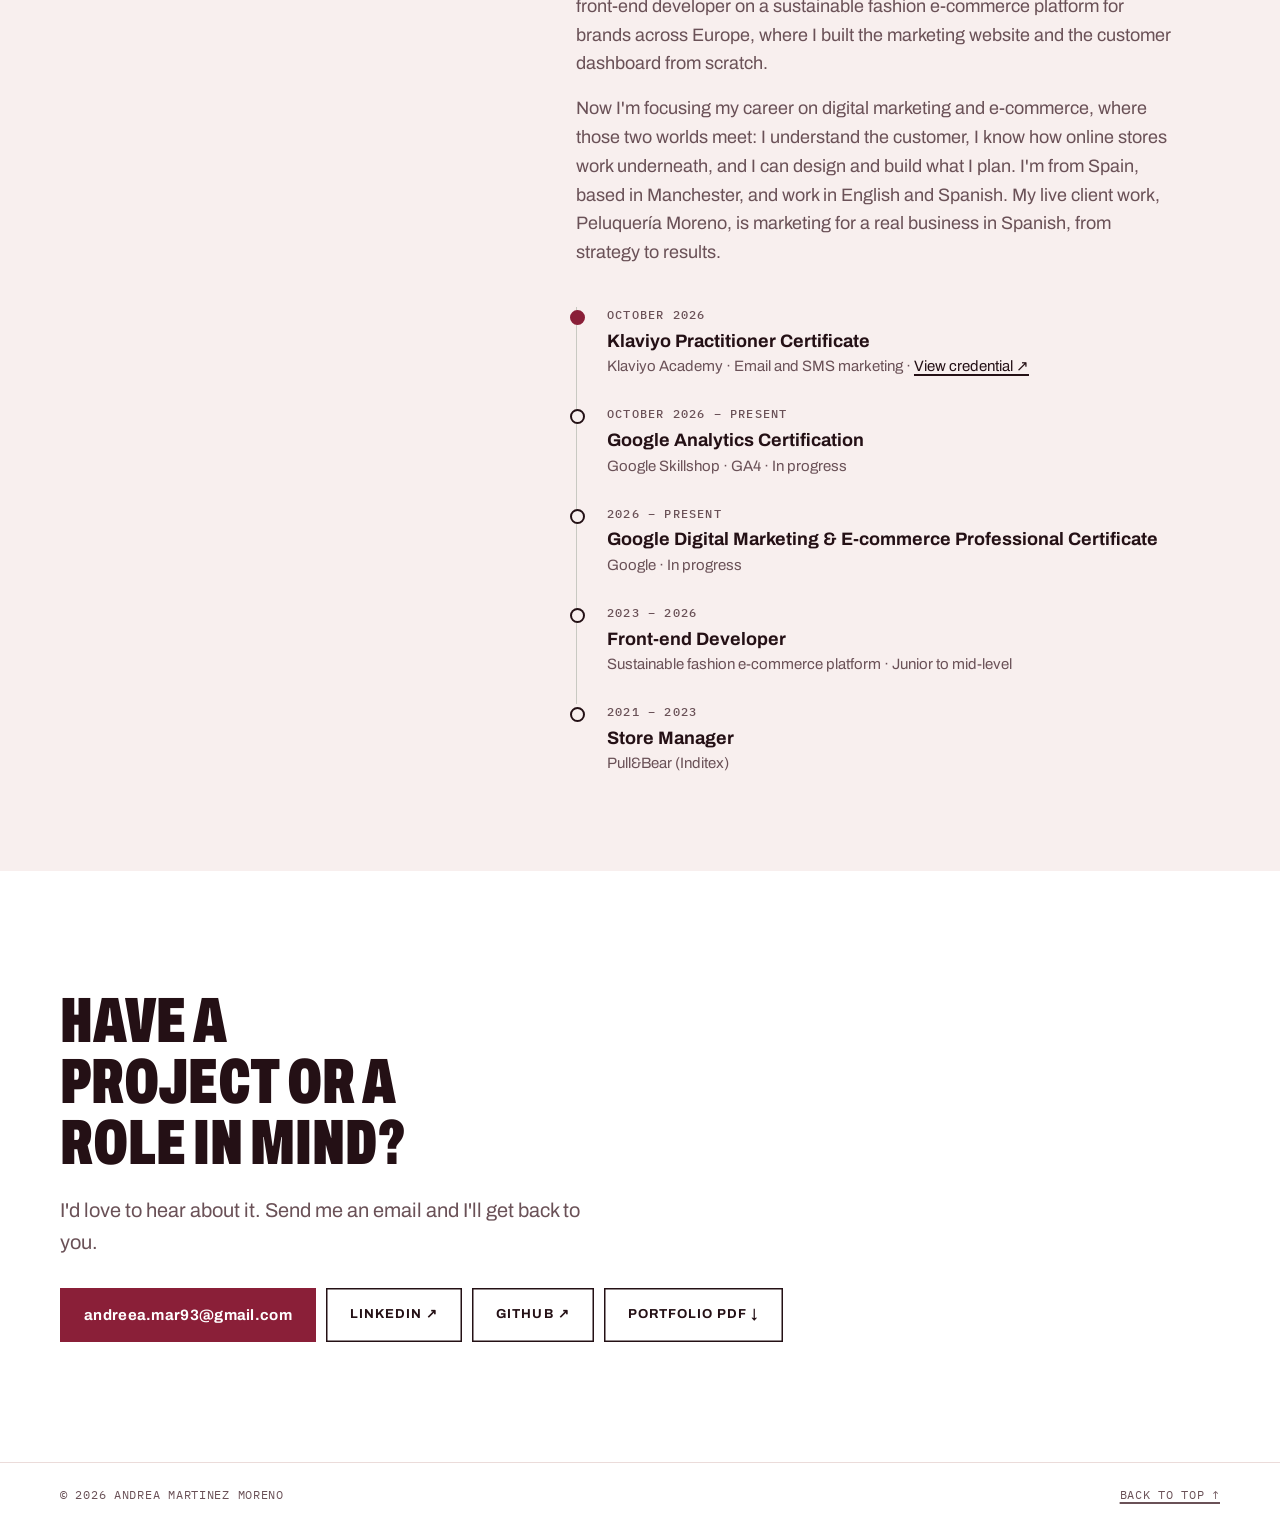
==== commit a57e24ed: "Ben Fet: el cliente elige la propuesta cálida y empieza la web" ====
--- a/index.html
+++ b/index.html
@@ -144,8 +144,8 @@
           <div class="badges"><span class="badge">In progress</span><span class="badge badge-lang">ES</span></div>
         </div>
         <h3><a href="work/ben-fet.html">Multiservicios Ben Fet</a></h3>
-        <p>Design directions for the website of a cleaning and maintenance company, presented so the owner can compare them and choose with confidence.</p>
-        <p class="product-meta">6 design directions · Positioning</p>
+        <p>Six design directions for the website of a cleaning and maintenance company. The owner chose Warm, and I'm now building the full site.</p>
+        <p class="product-meta">6 design directions · Warm chosen</p>
         <span class="product-more" aria-hidden="true">View case</span>
       </li>
       <li class="product" data-tags="web es">
--- a/styles.css
+++ b/styles.css
@@ -1727,3 +1727,13 @@
 .product:hover .shot-phone-back {
   transform: rotate(8deg) translateX(4px);
 }
+
+/* Ben Fet: mark the direction the client chose */
+.concept-chosen {
+  display: inline-block;
+  margin-left: 6px;
+  padding: 2px 8px;
+  background: var(--accent);
+  color: #fff;
+  font-weight: 600;
+}
